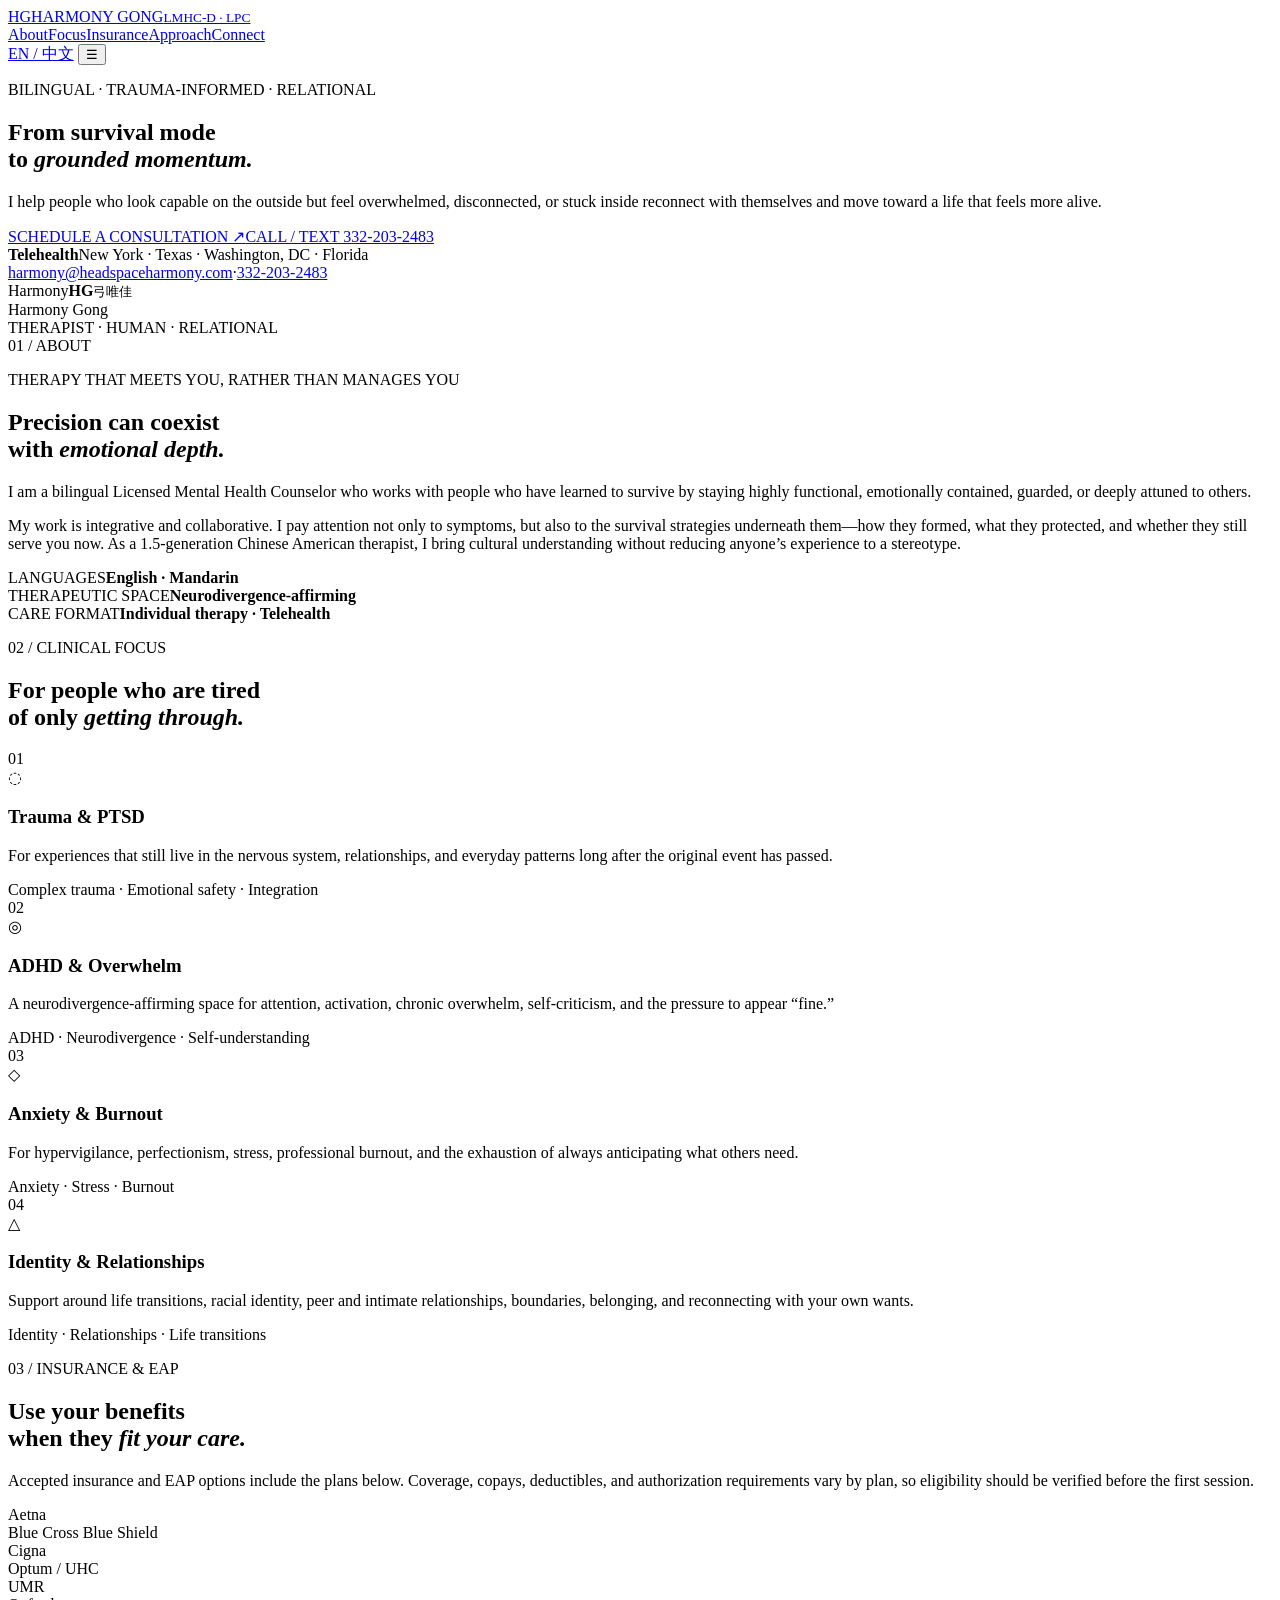
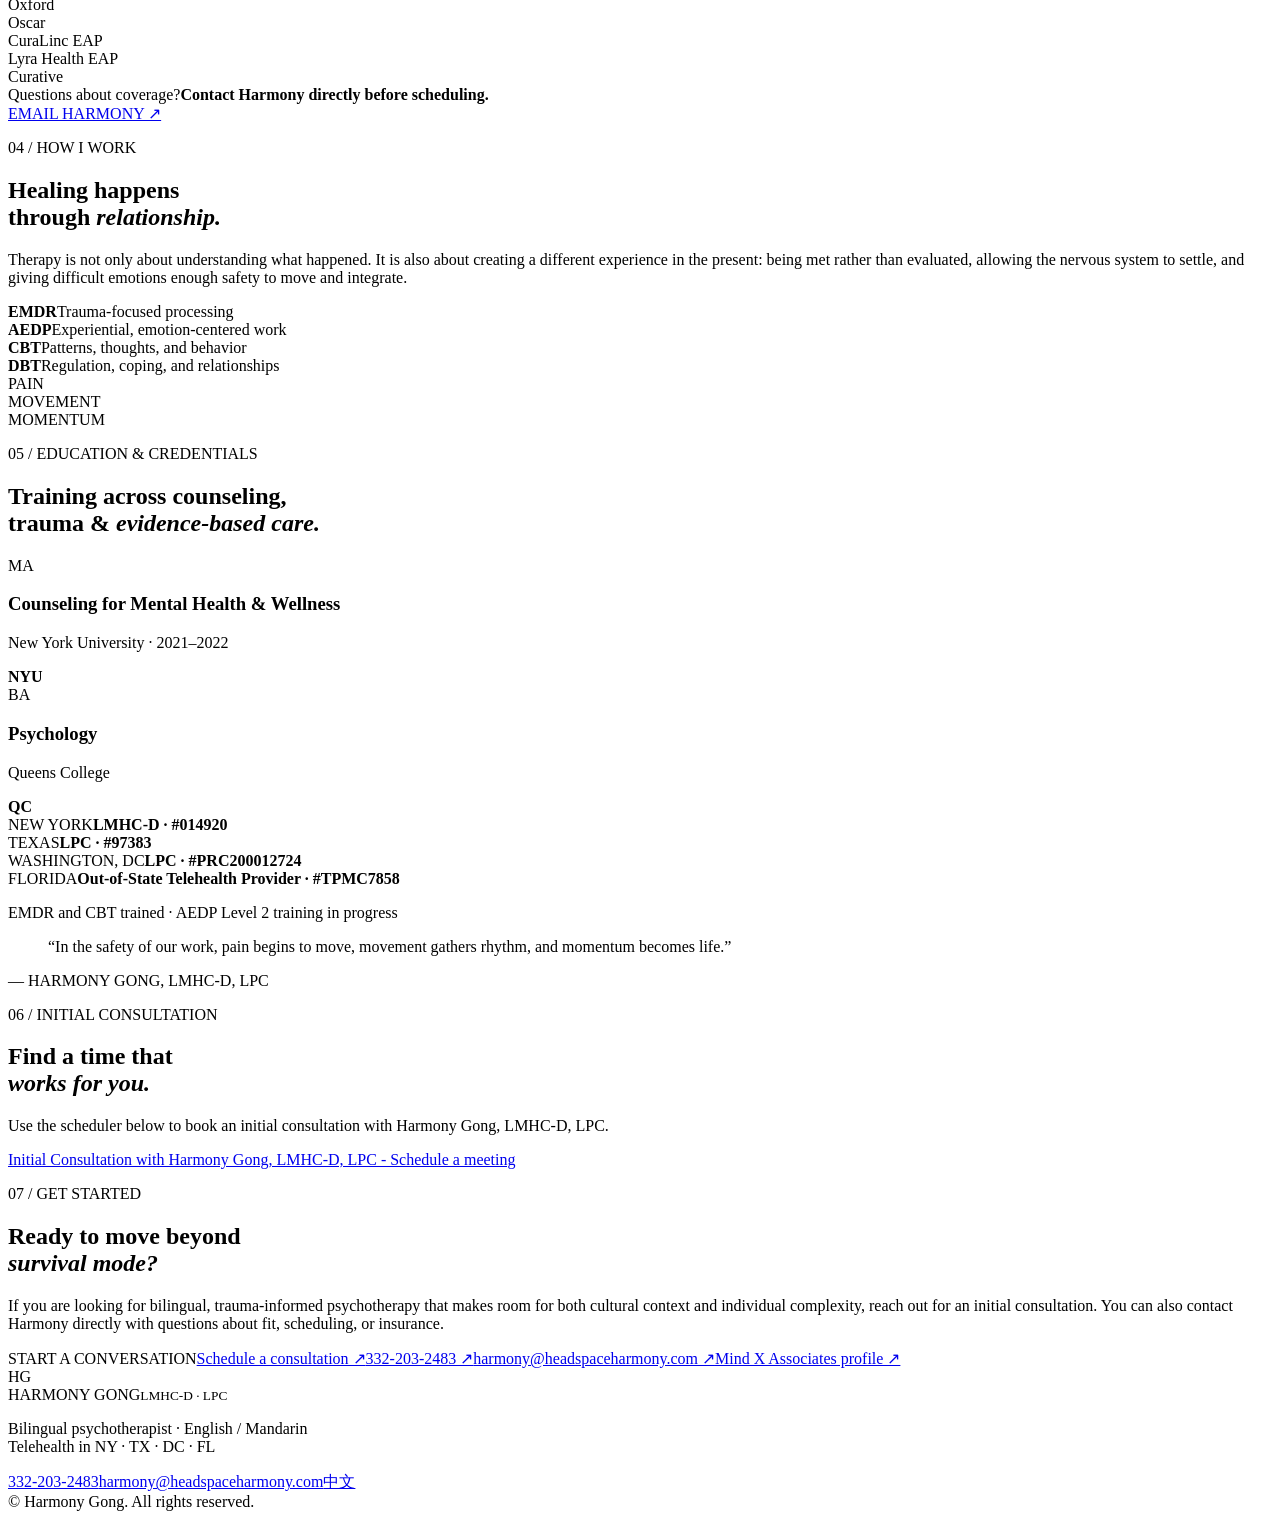
==== index.html @ 3c328320 "Embed English consultation scheduler" ====
<!doctype html>
<html lang="en">
<head>
  <meta charset="utf-8">
  <meta name="viewport" content="width=device-width,initial-scale=1">
  <title>Harmony Gong, LMHC-D, LPC | Bilingual Psychotherapist</title>
  <meta name="description" content="Harmony Gong, LMHC-D, LPC is a bilingual English/Mandarin psychotherapist offering trauma-informed, relational telehealth therapy for anxiety, trauma, ADHD, burnout, relationships, and life transitions in New York, Texas, Washington DC, and Florida. Insurance and EAP options available.">
  <meta name="theme-color" content="#07111f">
  <meta property="og:type" content="profile">
  <meta property="og:title" content="Harmony Gong, LMHC-D, LPC">
  <meta property="og:description" content="Trauma-informed, relational psychotherapy for anxiety, ADHD, burnout, life transitions, identity, relationships, and trauma.">
  <link rel="alternate" hreflang="en" href="index.html">
  <link rel="alternate" hreflang="zh-CN" href="zh.html">
  <link rel="stylesheet" href="style.css">
  <script type="application/ld+json">{"@context":"https://schema.org","@type":"Person","name":"Harmony Gong","alternateName":"弓唯佳","jobTitle":"Licensed Mental Health Counselor","url":"https://www.mindx.us/harmony-gong","sameAs":["https://www.linkedin.com/in/harmonygong"],"knowsLanguage":["English","Mandarin Chinese"],"alumniOf":[{"@type":"CollegeOrUniversity","name":"New York University"},{"@type":"CollegeOrUniversity","name":"Queens College"}]}</script>
</head>
<body>
<div class="progress" aria-hidden="true"></div>
<div class="ambient" aria-hidden="true"></div>
<header class="nav" aria-label="Primary navigation">
  <a class="brand" href="#top"><span class="monogram">HG</span><span>HARMONY GONG<small>LMHC-D · LPC</small></span></a>
  <nav><a href="#about">About</a><a href="#expertise">Focus</a><a href="#insurance">Insurance</a><a href="#approach">Approach</a><a href="#contact">Connect</a></nav>
  <a class="lang" href="zh.html">EN / 中文</a>
  <button class="menu" aria-label="Open menu" aria-expanded="false">☰</button>
</header>
<div class="drawer" aria-hidden="true"></div>
<main id="top">
  <section class="hero">
    <div class="hero-copy reveal">
      <p class="kicker"><span></span>BILINGUAL · TRAUMA-INFORMED · RELATIONAL</p>
      <h1>From survival mode<br>to <em>grounded momentum.</em></h1>
      <p class="lede">I help people who look capable on the outside but feel overwhelmed, disconnected, or stuck inside reconnect with themselves and move toward a life that feels more alive.</p>
      <div class="actions"><a class="btn primary" href="https://schedule.mindx.us/i/rOYPl10V">SCHEDULE A CONSULTATION ↗</a><a class="btn ghost" href="tel:+13322032483">CALL / TEXT 332-203-2483</a></div>
      <div class="availability"><b>Telehealth</b><span>New York · Texas · Washington, DC · Florida</span></div><div class="hero-contact"><a href="mailto:harmony@headspaceharmony.com">harmony@headspaceharmony.com</a><span>·</span><a href="tel:+13322032483">332-203-2483</a></div>
    </div>
    <div class="portrait-stage reveal" aria-label="Harmony Gong profile mark">
      <div class="orbit o1"></div><div class="orbit o2"></div><div class="orbit o3"></div>
      <div class="portrait-card"><span class="portrait-name">Harmony</span><strong>HG</strong><small>弓唯佳</small></div>
      <div class="signature">Harmony Gong</div>
      <div class="portrait-caption">THERAPIST · HUMAN · RELATIONAL</div>
    </div>
  </section>

  <section id="about" class="section intro">
    <div class="section-tag reveal">01 / ABOUT</div>
    <div class="intro-copy reveal">
      <p class="eyebrow">THERAPY THAT MEETS YOU, RATHER THAN MANAGES YOU</p>
      <h2>Precision can coexist<br>with <em>emotional depth.</em></h2>
      <p class="big">I am a bilingual Licensed Mental Health Counselor who works with people who have learned to survive by staying highly functional, emotionally contained, guarded, or deeply attuned to others.</p>
      <p>My work is integrative and collaborative. I pay attention not only to symptoms, but also to the survival strategies underneath them—how they formed, what they protected, and whether they still serve you now. As a 1.5-generation Chinese American therapist, I bring cultural understanding without reducing anyone’s experience to a stereotype.</p>
    </div>
    <div class="about-side reveal">
      <div class="glass"><span>LANGUAGES</span><b>English · Mandarin</b></div>
      <div class="glass"><span>THERAPEUTIC SPACE</span><b>Neurodivergence-affirming</b></div>
      <div class="glass"><span>CARE FORMAT</span><b>Individual therapy · Telehealth</b></div>
    </div>
  </section>

  <section id="expertise" class="section expertise">
    <div class="section-head reveal"><p>02 / CLINICAL FOCUS</p><h2>For people who are tired<br>of only <em>getting through.</em></h2></div>
    <div class="cards">
      <article class="card reveal"><span>01</span><div class="icon">◌</div><h3>Trauma & PTSD</h3><p>For experiences that still live in the nervous system, relationships, and everyday patterns long after the original event has passed.</p><div class="tags">Complex trauma · Emotional safety · Integration</div></article>
      <article class="card reveal"><span>02</span><div class="icon">◎</div><h3>ADHD & Overwhelm</h3><p>A neurodivergence-affirming space for attention, activation, chronic overwhelm, self-criticism, and the pressure to appear “fine.”</p><div class="tags">ADHD · Neurodivergence · Self-understanding</div></article>
      <article class="card reveal"><span>03</span><div class="icon">◇</div><h3>Anxiety & Burnout</h3><p>For hypervigilance, perfectionism, stress, professional burnout, and the exhaustion of always anticipating what others need.</p><div class="tags">Anxiety · Stress · Burnout</div></article>
      <article class="card reveal"><span>04</span><div class="icon">△</div><h3>Identity & Relationships</h3><p>Support around life transitions, racial identity, peer and intimate relationships, boundaries, belonging, and reconnecting with your own wants.</p><div class="tags">Identity · Relationships · Life transitions</div></article>
    </div>
  </section>

  <section id="insurance" class="section insurance">
    <div class="section-head reveal"><p>03 / INSURANCE & EAP</p><h2>Use your benefits<br>when they <em>fit your care.</em></h2><p class="section-lede">Accepted insurance and EAP options include the plans below. Coverage, copays, deductibles, and authorization requirements vary by plan, so eligibility should be verified before the first session.</p></div>
    <div class="insurance-grid reveal">
      <div class="insurance-chip">Aetna</div><div class="insurance-chip">Blue Cross Blue Shield</div><div class="insurance-chip">Cigna</div><div class="insurance-chip">Optum / UHC</div><div class="insurance-chip">UMR</div><div class="insurance-chip">Oxford</div><div class="insurance-chip">Oscar</div><div class="insurance-chip">CuraLinc EAP</div><div class="insurance-chip">Lyra Health EAP</div><div class="insurance-chip">Curative</div>
    </div>
    <div class="insurance-cta reveal"><div><span>Questions about coverage?</span><b>Contact Harmony directly before scheduling.</b></div><a class="btn primary" href="mailto:harmony@headspaceharmony.com">EMAIL HARMONY ↗</a></div>
  </section>

  <section id="approach" class="section approach">
    <div class="approach-copy reveal"><p>04 / HOW I WORK</p><h2>Healing happens<br>through <em>relationship.</em></h2><p>Therapy is not only about understanding what happened. It is also about creating a different experience in the present: being met rather than evaluated, allowing the nervous system to settle, and giving difficult emotions enough safety to move and integrate.</p></div>
    <div class="approach-grid reveal"><div><b>EMDR</b><span>Trauma-focused processing</span></div><div><b>AEDP</b><span>Experiential, emotion-centered work</span></div><div><b>CBT</b><span>Patterns, thoughts, and behavior</span></div><div><b>DBT</b><span>Regulation, coping, and relationships</span></div></div>
  </section>

  <section class="interlude" aria-label="Signature statement"><div>PAIN</div><div class="outline">MOVEMENT</div><div>MOMENTUM</div></section>

  <section id="credentials" class="section credentials">
    <div class="section-head reveal"><p>05 / EDUCATION & CREDENTIALS</p><h2>Training across counseling,<br>trauma & <em>evidence-based care.</em></h2></div>
    <div class="degree-stack">
      <article class="degree reveal"><span>MA</span><div><h3>Counseling for Mental Health & Wellness</h3><p>New York University · 2021–2022</p></div><b>NYU</b></article>
      <article class="degree reveal"><span>BA</span><div><h3>Psychology</h3><p>Queens College</p></div><b>QC</b></article>
    </div>
    <div class="licenses reveal">
      <div><span>NEW YORK</span><b>LMHC-D · #014920</b></div>
      <div><span>TEXAS</span><b>LPC · #97383</b></div>
      <div><span>WASHINGTON, DC</span><b>LPC · #PRC200012724</b></div>
      <div><span>FLORIDA</span><b>Out-of-State Telehealth Provider · #TPMC7858</b></div>
    </div>
    <p class="training-note reveal">EMDR and CBT trained · AEDP Level 2 training in progress</p>
  </section>

  <section class="manifesto"><div class="orb"></div><blockquote class="reveal">“In the safety of our work, pain begins to move, movement gathers rhythm, and momentum becomes life.”</blockquote><span>— HARMONY GONG, LMHC-D, LPC</span></section>

  <section id="schedule" class="section schedule-section"><div class="section-head reveal"><p>06 / INITIAL CONSULTATION</p><h2>Find a time that<br><em>works for you.</em></h2><p class="section-lede">Use the scheduler below to book an initial consultation with Harmony Gong, LMHC-D, LPC.</p></div><div class="schedule-shell reveal"><script type="text/javascript" async src="https://static.zcal.co/embed/v1/embed.js"></script><div class="zcal-inline-widget"><a href="https://schedule.mindx.us/i/rOYPl10V">Initial Consultation with Harmony Gong, LMHC-D, LPC - Schedule a meeting</a></div></div></section>

  <section id="contact" class="section contact">
    <div class="contact-copy reveal"><p>07 / GET STARTED</p><h2>Ready to move beyond<br><em>survival mode?</em></h2><p>If you are looking for bilingual, trauma-informed psychotherapy that makes room for both cultural context and individual complexity, reach out for an initial consultation. You can also contact Harmony directly with questions about fit, scheduling, or insurance.</p></div>
    <div class="contact-panel reveal"><span>START A CONVERSATION</span><a class="contact-main" href="https://schedule.mindx.us/i/rOYPl10V">Schedule a consultation ↗</a><a class="phone-link" href="tel:+13322032483">332-203-2483 ↗</a><a href="mailto:harmony@headspaceharmony.com">harmony@headspaceharmony.com ↗</a><a href="https://www.mindx.us/harmony-gong">Mind X Associates profile ↗</a></div>
  </section>
</main>
<footer><div class="footer-brand"><span class="monogram">HG</span><div>HARMONY GONG<small>LMHC-D · LPC</small></div></div><p>Bilingual psychotherapist · English / Mandarin<br>Telehealth in NY · TX · DC · FL</p><div><a href="tel:+13322032483">332-203-2483</a><a href="mailto:harmony@headspaceharmony.com">harmony@headspaceharmony.com</a><a href="zh.html">中文</a></div><span>© Harmony Gong. All rights reserved.</span></footer>
<script src="main.js"></script>
</body></html>
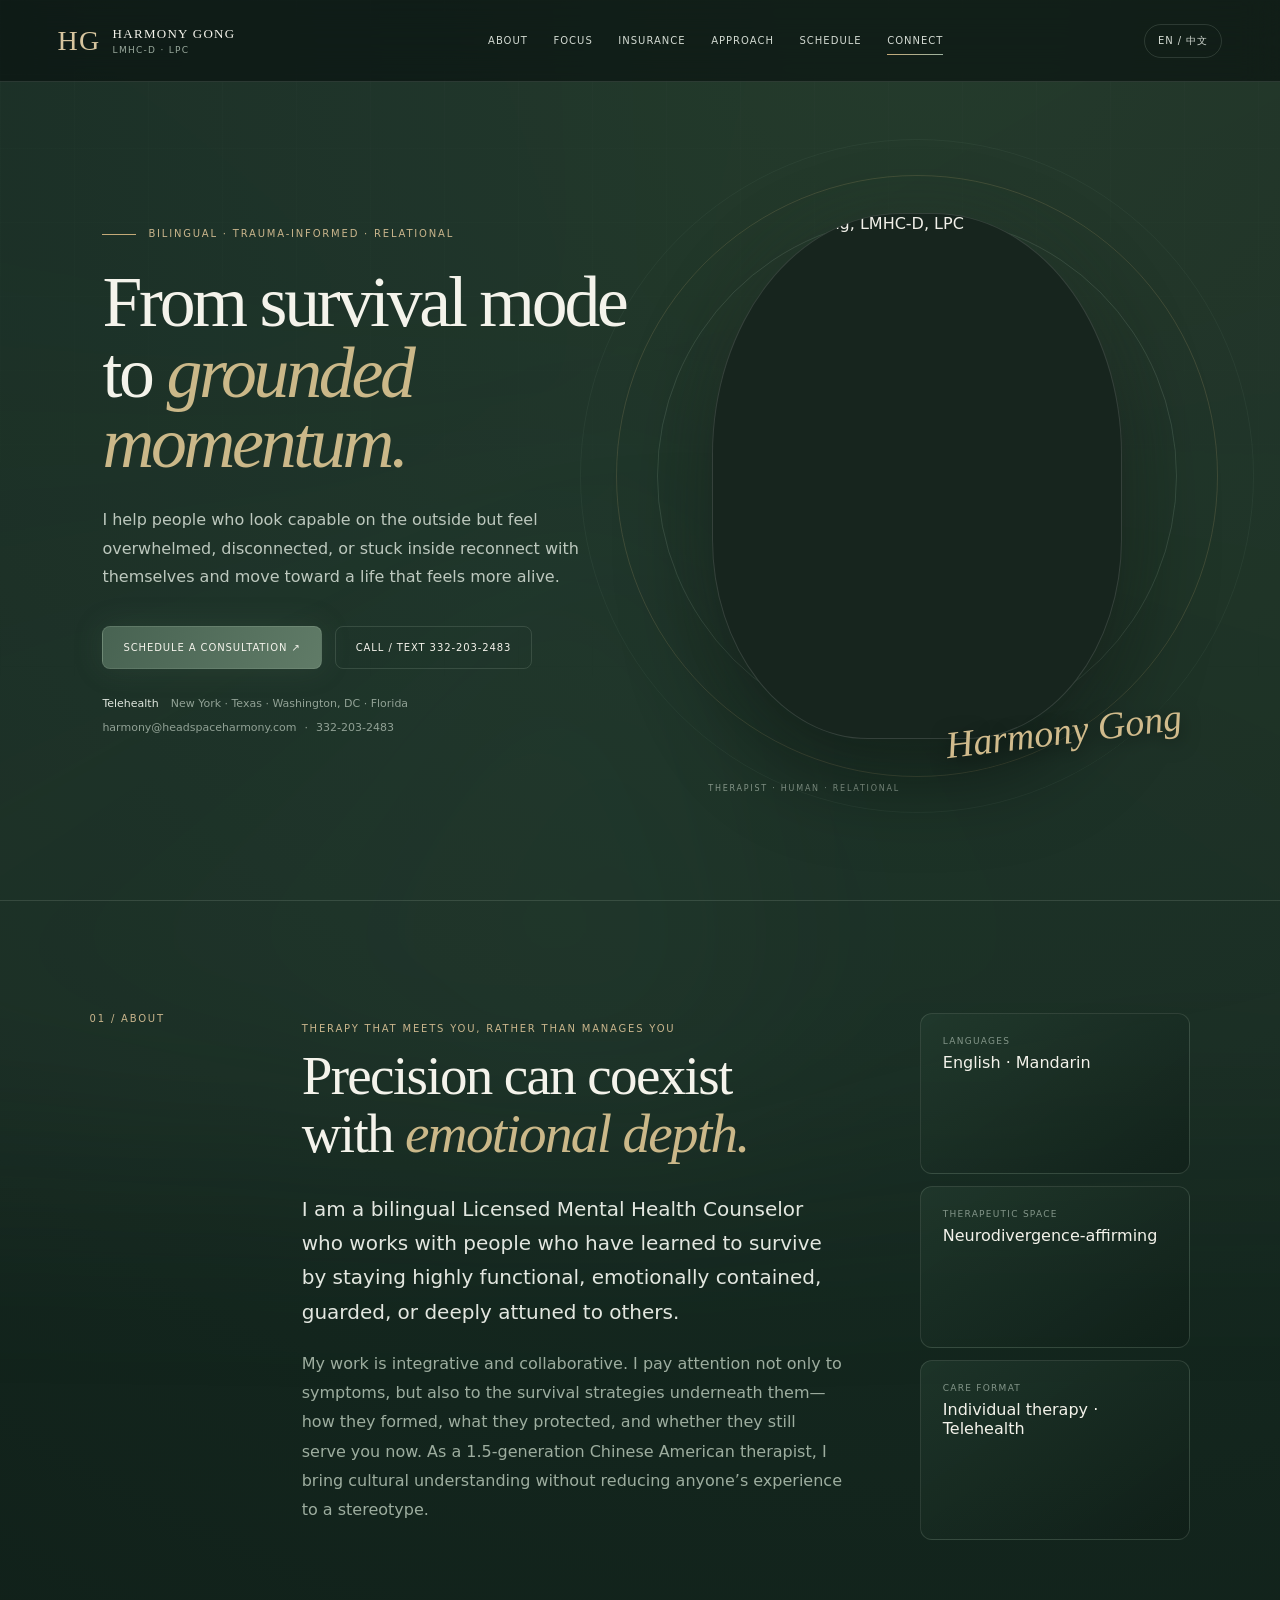
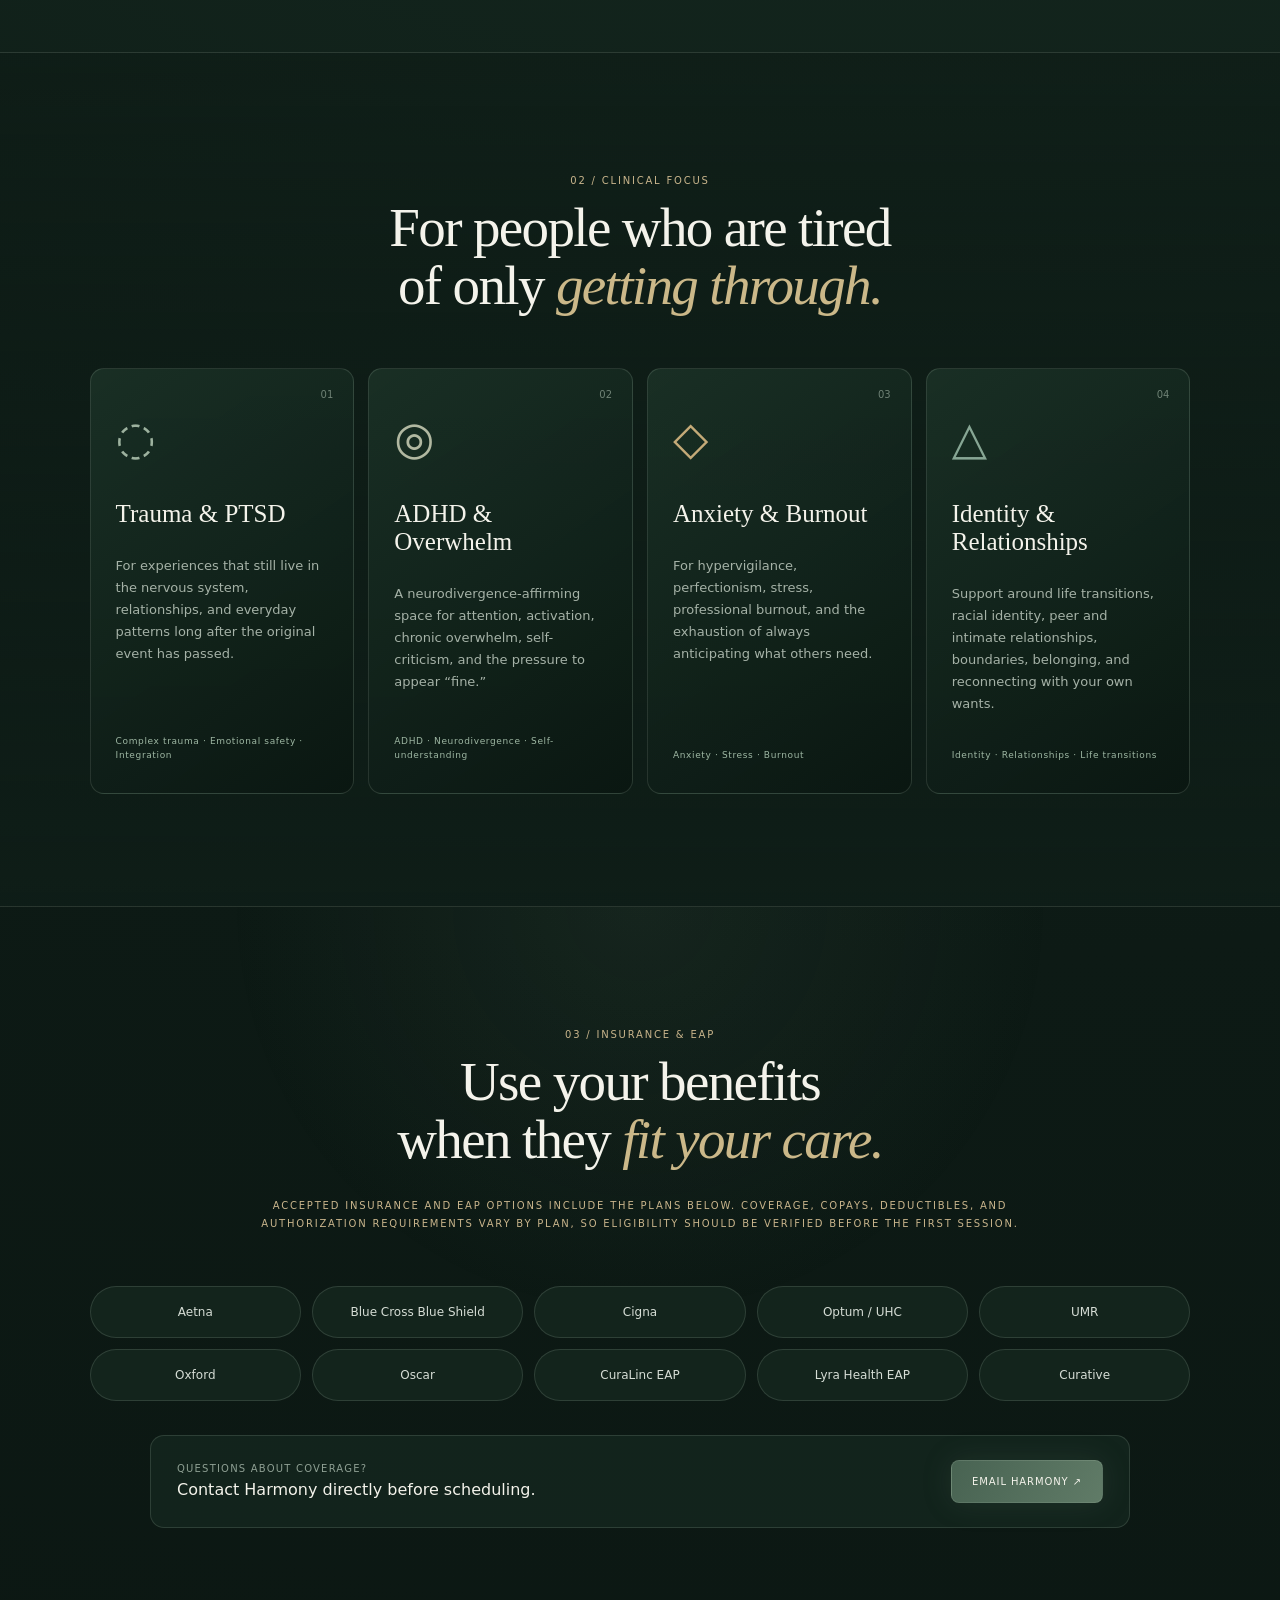
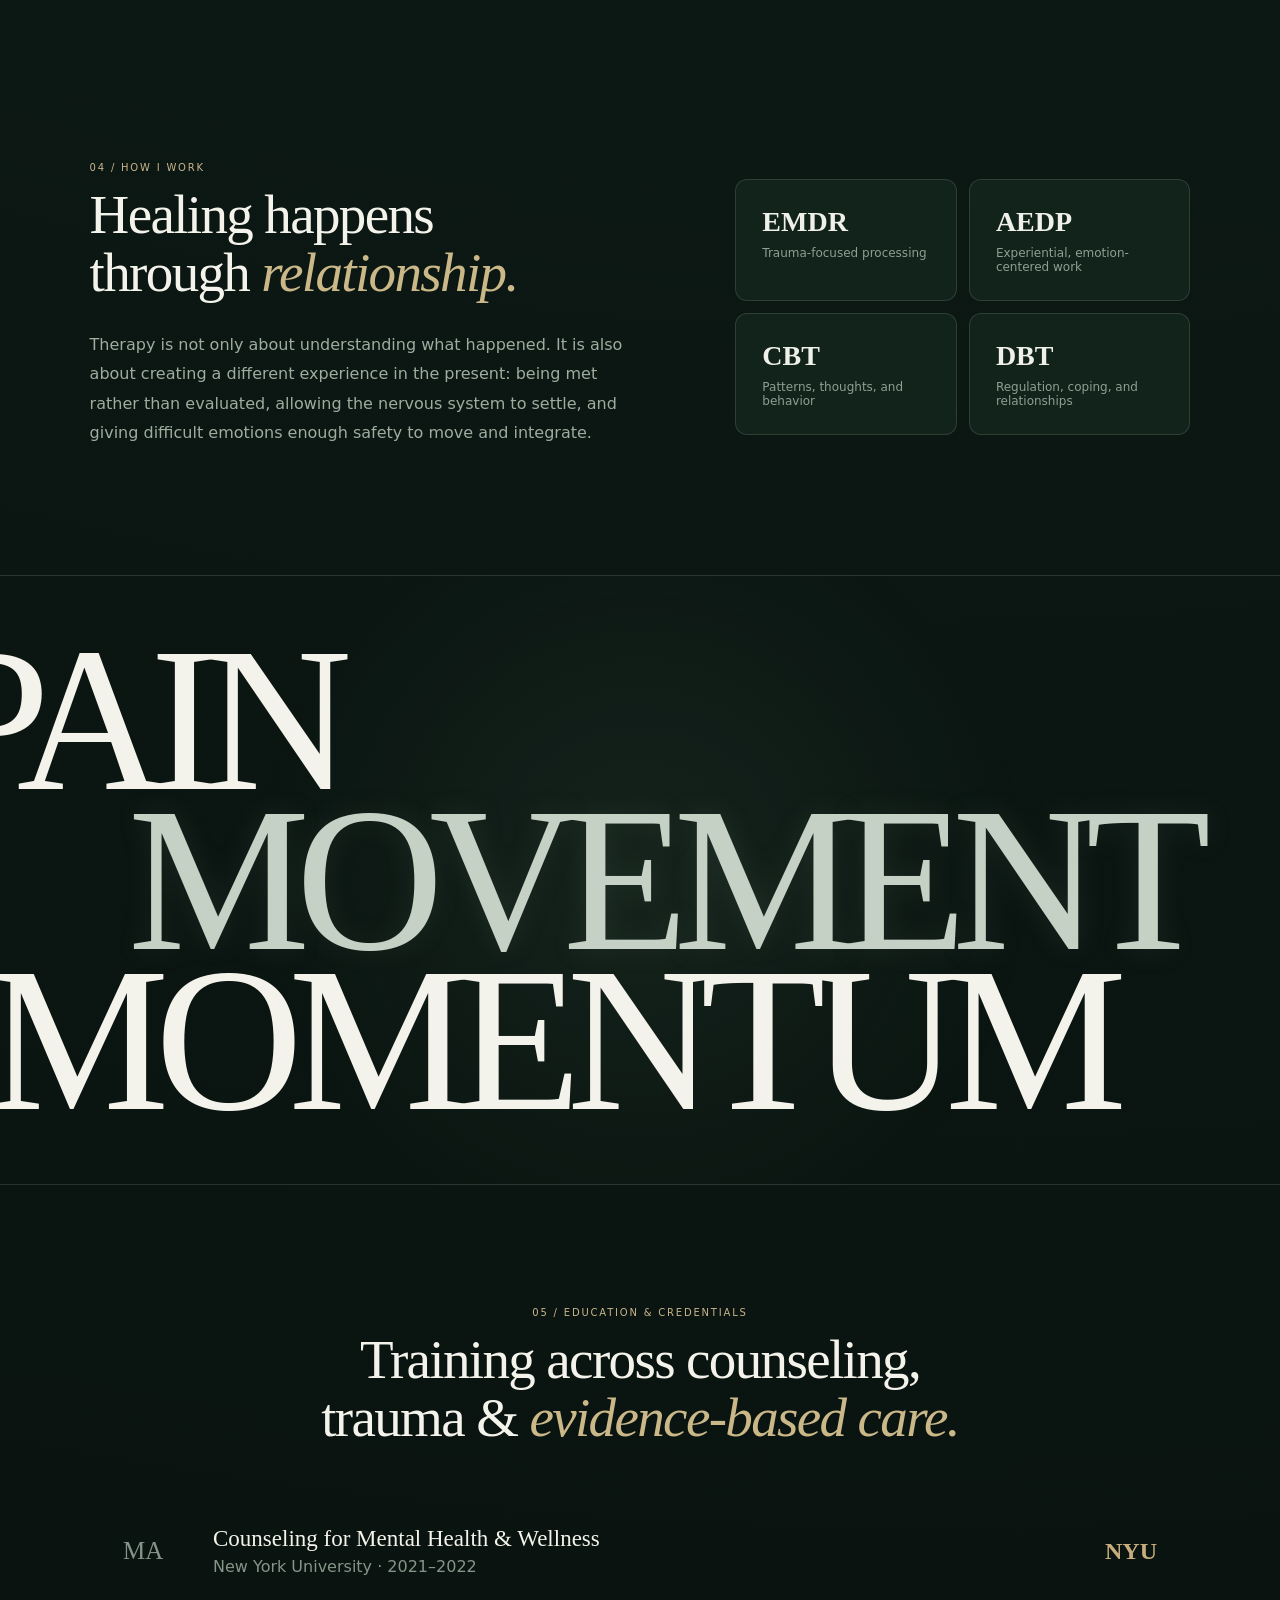
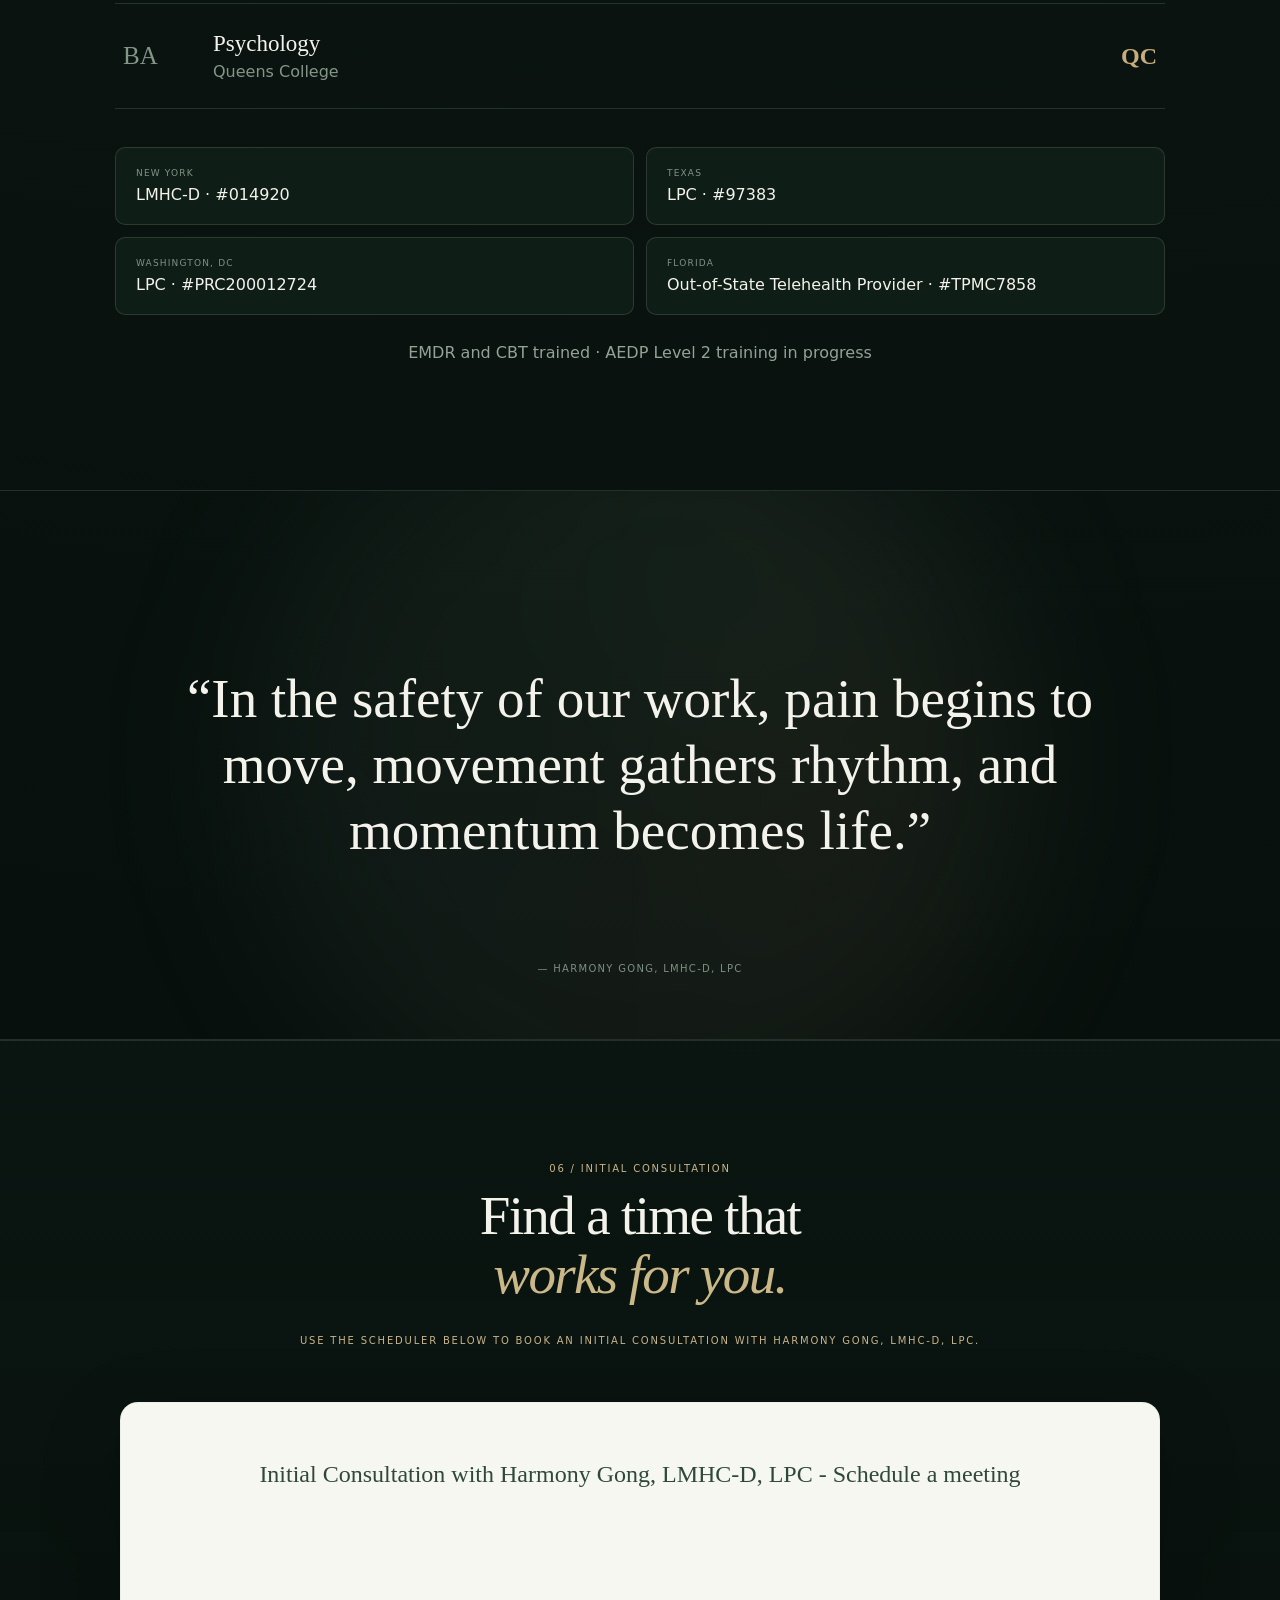
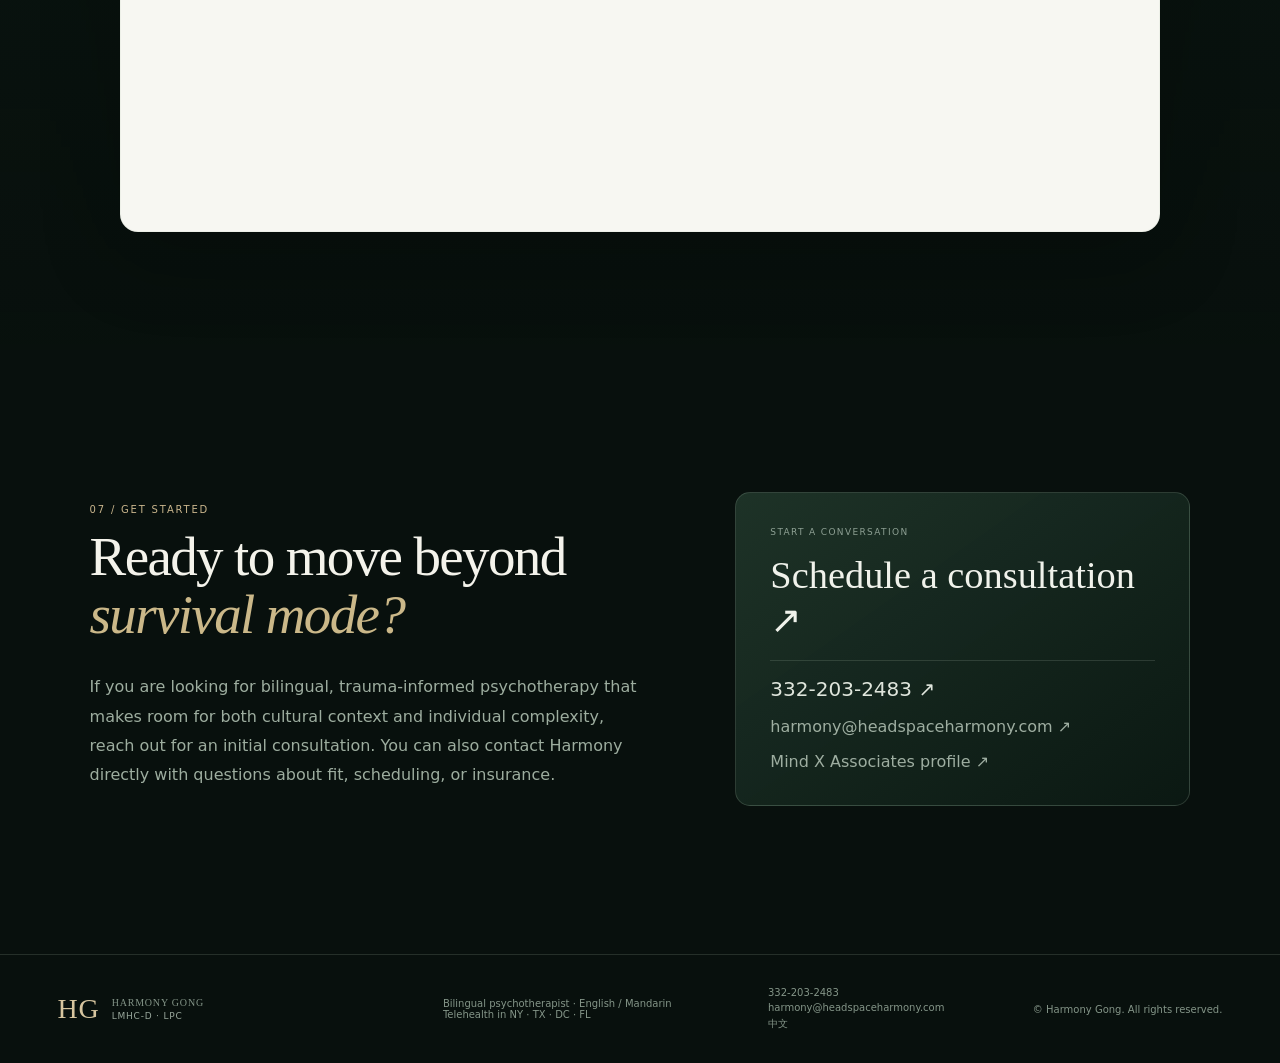
==== commit 07b8937f: "Use HD portrait and refined green design on English page" ====
--- a/index.html
+++ b/index.html
@@ -5,105 +5,79 @@
   <meta name="viewport" content="width=device-width,initial-scale=1">
   <title>Harmony Gong, LMHC-D, LPC | Bilingual Psychotherapist</title>
   <meta name="description" content="Harmony Gong, LMHC-D, LPC is a bilingual English/Mandarin psychotherapist offering trauma-informed, relational telehealth therapy for anxiety, trauma, ADHD, burnout, relationships, and life transitions in New York, Texas, Washington DC, and Florida. Insurance and EAP options available.">
-  <meta name="theme-color" content="#07111f">
+  <meta name="theme-color" content="#0b1511">
   <meta property="og:type" content="profile">
   <meta property="og:title" content="Harmony Gong, LMHC-D, LPC">
   <meta property="og:description" content="Trauma-informed, relational psychotherapy for anxiety, ADHD, burnout, life transitions, identity, relationships, and trauma.">
+  <meta property="og:image" content="assets/harmony-gong-profile-hd.jpg">
   <link rel="alternate" hreflang="en" href="index.html">
   <link rel="alternate" hreflang="zh-CN" href="zh.html">
   <link rel="stylesheet" href="style.css">
   <script type="application/ld+json">{"@context":"https://schema.org","@type":"Person","name":"Harmony Gong","alternateName":"弓唯佳","jobTitle":"Licensed Mental Health Counselor","url":"https://www.mindx.us/harmony-gong","sameAs":["https://www.linkedin.com/in/harmonygong"],"knowsLanguage":["English","Mandarin Chinese"],"alumniOf":[{"@type":"CollegeOrUniversity","name":"New York University"},{"@type":"CollegeOrUniversity","name":"Queens College"}]}</script>
 </head>
 <body>
-<div class="progress" aria-hidden="true"></div>
-<div class="ambient" aria-hidden="true"></div>
+<div class="progress" aria-hidden="true"></div><div class="ambient" aria-hidden="true"></div>
 <header class="nav" aria-label="Primary navigation">
   <a class="brand" href="#top"><span class="monogram">HG</span><span>HARMONY GONG<small>LMHC-D · LPC</small></span></a>
-  <nav><a href="#about">About</a><a href="#expertise">Focus</a><a href="#insurance">Insurance</a><a href="#approach">Approach</a><a href="#contact">Connect</a></nav>
-  <a class="lang" href="zh.html">EN / 中文</a>
-  <button class="menu" aria-label="Open menu" aria-expanded="false">☰</button>
+  <nav><a href="#about">About</a><a href="#expertise">Focus</a><a href="#insurance">Insurance</a><a href="#approach">Approach</a><a href="#schedule">Schedule</a><a href="#contact">Connect</a></nav>
+  <a class="lang" href="zh.html">EN / 中文</a><button class="menu" type="button" aria-label="Open menu" aria-expanded="false">☰</button>
 </header>
 <div class="drawer" aria-hidden="true"></div>
 <main id="top">
-  <section class="hero">
-    <div class="hero-copy reveal">
-      <p class="kicker"><span></span>BILINGUAL · TRAUMA-INFORMED · RELATIONAL</p>
-      <h1>From survival mode<br>to <em>grounded momentum.</em></h1>
-      <p class="lede">I help people who look capable on the outside but feel overwhelmed, disconnected, or stuck inside reconnect with themselves and move toward a life that feels more alive.</p>
-      <div class="actions"><a class="btn primary" href="https://schedule.mindx.us/i/rOYPl10V">SCHEDULE A CONSULTATION ↗</a><a class="btn ghost" href="tel:+13322032483">CALL / TEXT 332-203-2483</a></div>
-      <div class="availability"><b>Telehealth</b><span>New York · Texas · Washington, DC · Florida</span></div><div class="hero-contact"><a href="mailto:harmony@headspaceharmony.com">harmony@headspaceharmony.com</a><span>·</span><a href="tel:+13322032483">332-203-2483</a></div>
-    </div>
-    <div class="portrait-stage reveal" aria-label="Harmony Gong profile mark">
-      <div class="orbit o1"></div><div class="orbit o2"></div><div class="orbit o3"></div>
-      <div class="portrait-card"><span class="portrait-name">Harmony</span><strong>HG</strong><small>弓唯佳</small></div>
-      <div class="signature">Harmony Gong</div>
-      <div class="portrait-caption">THERAPIST · HUMAN · RELATIONAL</div>
-    </div>
-  </section>
-
-  <section id="about" class="section intro">
-    <div class="section-tag reveal">01 / ABOUT</div>
-    <div class="intro-copy reveal">
-      <p class="eyebrow">THERAPY THAT MEETS YOU, RATHER THAN MANAGES YOU</p>
-      <h2>Precision can coexist<br>with <em>emotional depth.</em></h2>
-      <p class="big">I am a bilingual Licensed Mental Health Counselor who works with people who have learned to survive by staying highly functional, emotionally contained, guarded, or deeply attuned to others.</p>
-      <p>My work is integrative and collaborative. I pay attention not only to symptoms, but also to the survival strategies underneath them—how they formed, what they protected, and whether they still serve you now. As a 1.5-generation Chinese American therapist, I bring cultural understanding without reducing anyone’s experience to a stereotype.</p>
-    </div>
-    <div class="about-side reveal">
-      <div class="glass"><span>LANGUAGES</span><b>English · Mandarin</b></div>
-      <div class="glass"><span>THERAPEUTIC SPACE</span><b>Neurodivergence-affirming</b></div>
-      <div class="glass"><span>CARE FORMAT</span><b>Individual therapy · Telehealth</b></div>
-    </div>
-  </section>
-
-  <section id="expertise" class="section expertise">
-    <div class="section-head reveal"><p>02 / CLINICAL FOCUS</p><h2>For people who are tired<br>of only <em>getting through.</em></h2></div>
-    <div class="cards">
-      <article class="card reveal"><span>01</span><div class="icon">◌</div><h3>Trauma & PTSD</h3><p>For experiences that still live in the nervous system, relationships, and everyday patterns long after the original event has passed.</p><div class="tags">Complex trauma · Emotional safety · Integration</div></article>
-      <article class="card reveal"><span>02</span><div class="icon">◎</div><h3>ADHD & Overwhelm</h3><p>A neurodivergence-affirming space for attention, activation, chronic overwhelm, self-criticism, and the pressure to appear “fine.”</p><div class="tags">ADHD · Neurodivergence · Self-understanding</div></article>
-      <article class="card reveal"><span>03</span><div class="icon">◇</div><h3>Anxiety & Burnout</h3><p>For hypervigilance, perfectionism, stress, professional burnout, and the exhaustion of always anticipating what others need.</p><div class="tags">Anxiety · Stress · Burnout</div></article>
-      <article class="card reveal"><span>04</span><div class="icon">△</div><h3>Identity & Relationships</h3><p>Support around life transitions, racial identity, peer and intimate relationships, boundaries, belonging, and reconnecting with your own wants.</p><div class="tags">Identity · Relationships · Life transitions</div></article>
-    </div>
-  </section>
-
-  <section id="insurance" class="section insurance">
-    <div class="section-head reveal"><p>03 / INSURANCE & EAP</p><h2>Use your benefits<br>when they <em>fit your care.</em></h2><p class="section-lede">Accepted insurance and EAP options include the plans below. Coverage, copays, deductibles, and authorization requirements vary by plan, so eligibility should be verified before the first session.</p></div>
-    <div class="insurance-grid reveal">
-      <div class="insurance-chip">Aetna</div><div class="insurance-chip">Blue Cross Blue Shield</div><div class="insurance-chip">Cigna</div><div class="insurance-chip">Optum / UHC</div><div class="insurance-chip">UMR</div><div class="insurance-chip">Oxford</div><div class="insurance-chip">Oscar</div><div class="insurance-chip">CuraLinc EAP</div><div class="insurance-chip">Lyra Health EAP</div><div class="insurance-chip">Curative</div>
-    </div>
-    <div class="insurance-cta reveal"><div><span>Questions about coverage?</span><b>Contact Harmony directly before scheduling.</b></div><a class="btn primary" href="mailto:harmony@headspaceharmony.com">EMAIL HARMONY ↗</a></div>
-  </section>
-
-  <section id="approach" class="section approach">
-    <div class="approach-copy reveal"><p>04 / HOW I WORK</p><h2>Healing happens<br>through <em>relationship.</em></h2><p>Therapy is not only about understanding what happened. It is also about creating a different experience in the present: being met rather than evaluated, allowing the nervous system to settle, and giving difficult emotions enough safety to move and integrate.</p></div>
-    <div class="approach-grid reveal"><div><b>EMDR</b><span>Trauma-focused processing</span></div><div><b>AEDP</b><span>Experiential, emotion-centered work</span></div><div><b>CBT</b><span>Patterns, thoughts, and behavior</span></div><div><b>DBT</b><span>Regulation, coping, and relationships</span></div></div>
-  </section>
-
-  <section class="interlude" aria-label="Signature statement"><div>PAIN</div><div class="outline">MOVEMENT</div><div>MOMENTUM</div></section>
-
-  <section id="credentials" class="section credentials">
-    <div class="section-head reveal"><p>05 / EDUCATION & CREDENTIALS</p><h2>Training across counseling,<br>trauma & <em>evidence-based care.</em></h2></div>
-    <div class="degree-stack">
-      <article class="degree reveal"><span>MA</span><div><h3>Counseling for Mental Health & Wellness</h3><p>New York University · 2021–2022</p></div><b>NYU</b></article>
-      <article class="degree reveal"><span>BA</span><div><h3>Psychology</h3><p>Queens College</p></div><b>QC</b></article>
-    </div>
-    <div class="licenses reveal">
-      <div><span>NEW YORK</span><b>LMHC-D · #014920</b></div>
-      <div><span>TEXAS</span><b>LPC · #97383</b></div>
-      <div><span>WASHINGTON, DC</span><b>LPC · #PRC200012724</b></div>
-      <div><span>FLORIDA</span><b>Out-of-State Telehealth Provider · #TPMC7858</b></div>
-    </div>
-    <p class="training-note reveal">EMDR and CBT trained · AEDP Level 2 training in progress</p>
-  </section>
-
-  <section class="manifesto"><div class="orb"></div><blockquote class="reveal">“In the safety of our work, pain begins to move, movement gathers rhythm, and momentum becomes life.”</blockquote><span>— HARMONY GONG, LMHC-D, LPC</span></section>
-
-  <section id="schedule" class="section schedule-section"><div class="section-head reveal"><p>06 / INITIAL CONSULTATION</p><h2>Find a time that<br><em>works for you.</em></h2><p class="section-lede">Use the scheduler below to book an initial consultation with Harmony Gong, LMHC-D, LPC.</p></div><div class="schedule-shell reveal"><script type="text/javascript" async src="https://static.zcal.co/embed/v1/embed.js"></script><div class="zcal-inline-widget"><a href="https://schedule.mindx.us/i/rOYPl10V">Initial Consultation with Harmony Gong, LMHC-D, LPC - Schedule a meeting</a></div></div></section>
-
-  <section id="contact" class="section contact">
-    <div class="contact-copy reveal"><p>07 / GET STARTED</p><h2>Ready to move beyond<br><em>survival mode?</em></h2><p>If you are looking for bilingual, trauma-informed psychotherapy that makes room for both cultural context and individual complexity, reach out for an initial consultation. You can also contact Harmony directly with questions about fit, scheduling, or insurance.</p></div>
-    <div class="contact-panel reveal"><span>START A CONVERSATION</span><a class="contact-main" href="https://schedule.mindx.us/i/rOYPl10V">Schedule a consultation ↗</a><a class="phone-link" href="tel:+13322032483">332-203-2483 ↗</a><a href="mailto:harmony@headspaceharmony.com">harmony@headspaceharmony.com ↗</a><a href="https://www.mindx.us/harmony-gong">Mind X Associates profile ↗</a></div>
-  </section>
+<section class="hero">
+  <div class="hero-copy reveal">
+    <p class="kicker"><span></span>BILINGUAL · TRAUMA-INFORMED · RELATIONAL</p>
+    <h1>From survival mode<br>to <em>grounded momentum.</em></h1>
+    <p class="lede">I help people who look capable on the outside but feel overwhelmed, disconnected, or stuck inside reconnect with themselves and move toward a life that feels more alive.</p>
+    <div class="actions"><a class="btn primary" href="https://schedule.mindx.us/i/rOYPl10V">SCHEDULE A CONSULTATION ↗</a><a class="btn ghost" href="tel:+13322032483">CALL / TEXT 332-203-2483</a></div>
+    <div class="availability"><b>Telehealth</b><span>New York · Texas · Washington, DC · Florida</span></div>
+    <div class="hero-contact"><a href="mailto:harmony@headspaceharmony.com">harmony@headspaceharmony.com</a><span>·</span><a href="tel:+13322032483">332-203-2483</a></div>
+  </div>
+  <div class="portrait-stage reveal">
+    <div class="orbit o1" aria-hidden="true"></div><div class="orbit o2" aria-hidden="true"></div><div class="orbit o3" aria-hidden="true"></div>
+    <div class="portrait-card"><img src="assets/harmony-gong-profile-hd.jpg" width="1280" height="1707" alt="Harmony Gong, LMHC-D, LPC" decoding="async" fetchpriority="high"></div>
+    <div class="signature">Harmony Gong</div><div class="portrait-caption">THERAPIST · HUMAN · RELATIONAL</div>
+  </div>
+</section>
+<section id="about" class="section intro">
+  <div class="section-tag reveal">01 / ABOUT</div>
+  <div class="intro-copy reveal"><p class="eyebrow">THERAPY THAT MEETS YOU, RATHER THAN MANAGES YOU</p><h2>Precision can coexist<br>with <em>emotional depth.</em></h2><p class="big">I am a bilingual Licensed Mental Health Counselor who works with people who have learned to survive by staying highly functional, emotionally contained, guarded, or deeply attuned to others.</p><p>My work is integrative and collaborative. I pay attention not only to symptoms, but also to the survival strategies underneath them—how they formed, what they protected, and whether they still serve you now. As a 1.5-generation Chinese American therapist, I bring cultural understanding without reducing anyone’s experience to a stereotype.</p></div>
+  <div class="about-side reveal"><div class="glass"><span>LANGUAGES</span><b>English · Mandarin</b></div><div class="glass"><span>THERAPEUTIC SPACE</span><b>Neurodivergence-affirming</b></div><div class="glass"><span>CARE FORMAT</span><b>Individual therapy · Telehealth</b></div></div>
+</section>
+<section id="expertise" class="section expertise">
+  <div class="section-head reveal"><p>02 / CLINICAL FOCUS</p><h2>For people who are tired<br>of only <em>getting through.</em></h2></div>
+  <div class="cards">
+    <article class="card reveal"><span>01</span><div class="icon">◌</div><h3>Trauma & PTSD</h3><p>For experiences that still live in the nervous system, relationships, and everyday patterns long after the original event has passed.</p><div class="tags">Complex trauma · Emotional safety · Integration</div></article>
+    <article class="card reveal"><span>02</span><div class="icon">◎</div><h3>ADHD & Overwhelm</h3><p>A neurodivergence-affirming space for attention, activation, chronic overwhelm, self-criticism, and the pressure to appear “fine.”</p><div class="tags">ADHD · Neurodivergence · Self-understanding</div></article>
+    <article class="card reveal"><span>03</span><div class="icon">◇</div><h3>Anxiety & Burnout</h3><p>For hypervigilance, perfectionism, stress, professional burnout, and the exhaustion of always anticipating what others need.</p><div class="tags">Anxiety · Stress · Burnout</div></article>
+    <article class="card reveal"><span>04</span><div class="icon">△</div><h3>Identity & Relationships</h3><p>Support around life transitions, racial identity, peer and intimate relationships, boundaries, belonging, and reconnecting with your own wants.</p><div class="tags">Identity · Relationships · Life transitions</div></article>
+  </div>
+</section>
+<section id="insurance" class="section insurance">
+  <div class="section-head reveal"><p>03 / INSURANCE & EAP</p><h2>Use your benefits<br>when they <em>fit your care.</em></h2><p class="section-lede">Accepted insurance and EAP options include the plans below. Coverage, copays, deductibles, and authorization requirements vary by plan, so eligibility should be verified before the first session.</p></div>
+  <div class="insurance-grid reveal"><div class="insurance-chip">Aetna</div><div class="insurance-chip">Blue Cross Blue Shield</div><div class="insurance-chip">Cigna</div><div class="insurance-chip">Optum / UHC</div><div class="insurance-chip">UMR</div><div class="insurance-chip">Oxford</div><div class="insurance-chip">Oscar</div><div class="insurance-chip">CuraLinc EAP</div><div class="insurance-chip">Lyra Health EAP</div><div class="insurance-chip">Curative</div></div>
+  <div class="insurance-cta reveal"><div><span>Questions about coverage?</span><b>Contact Harmony directly before scheduling.</b></div><a class="btn primary" href="mailto:harmony@headspaceharmony.com">EMAIL HARMONY ↗</a></div>
+</section>
+<section id="approach" class="section approach">
+  <div class="approach-copy reveal"><p>04 / HOW I WORK</p><h2>Healing happens<br>through <em>relationship.</em></h2><p>Therapy is not only about understanding what happened. It is also about creating a different experience in the present: being met rather than evaluated, allowing the nervous system to settle, and giving difficult emotions enough safety to move and integrate.</p></div>
+  <div class="approach-grid reveal"><div><b>EMDR</b><span>Trauma-focused processing</span></div><div><b>AEDP</b><span>Experiential, emotion-centered work</span></div><div><b>CBT</b><span>Patterns, thoughts, and behavior</span></div><div><b>DBT</b><span>Regulation, coping, and relationships</span></div></div>
+</section>
+<section class="interlude" aria-label="Signature statement"><div>PAIN</div><div class="outline">MOVEMENT</div><div>MOMENTUM</div></section>
+<section id="credentials" class="section credentials">
+  <div class="section-head reveal"><p>05 / EDUCATION & CREDENTIALS</p><h2>Training across counseling,<br>trauma & <em>evidence-based care.</em></h2></div>
+  <div class="degree-stack"><article class="degree reveal"><span>MA</span><div><h3>Counseling for Mental Health & Wellness</h3><p>New York University · 2021–2022</p></div><b>NYU</b></article><article class="degree reveal"><span>BA</span><div><h3>Psychology</h3><p>Queens College</p></div><b>QC</b></article></div>
+  <div class="licenses reveal"><div><span>NEW YORK</span><b>LMHC-D · #014920</b></div><div><span>TEXAS</span><b>LPC · #97383</b></div><div><span>WASHINGTON, DC</span><b>LPC · #PRC200012724</b></div><div><span>FLORIDA</span><b>Out-of-State Telehealth Provider · #TPMC7858</b></div></div>
+  <p class="training-note reveal">EMDR and CBT trained · AEDP Level 2 training in progress</p>
+</section>
+<section class="manifesto"><div class="orb" aria-hidden="true"></div><blockquote class="reveal">“In the safety of our work, pain begins to move, movement gathers rhythm, and momentum becomes life.”</blockquote><span>— HARMONY GONG, LMHC-D, LPC</span></section>
+<section id="schedule" class="section schedule-section">
+  <div class="section-head reveal"><p>06 / INITIAL CONSULTATION</p><h2>Find a time that<br><em>works for you.</em></h2><p class="section-lede">Use the scheduler below to book an initial consultation with Harmony Gong, LMHC-D, LPC.</p></div>
+  <div class="schedule-shell reveal"><script type="text/javascript" async src="https://static.zcal.co/embed/v1/embed.js"></script><div class="zcal-inline-widget"><a href="https://schedule.mindx.us/i/rOYPl10V">Initial Consultation with Harmony Gong, LMHC-D, LPC - Schedule a meeting</a></div></div>
+</section>
+<section id="contact" class="section contact">
+  <div class="contact-copy reveal"><p>07 / GET STARTED</p><h2>Ready to move beyond<br><em>survival mode?</em></h2><p>If you are looking for bilingual, trauma-informed psychotherapy that makes room for both cultural context and individual complexity, reach out for an initial consultation. You can also contact Harmony directly with questions about fit, scheduling, or insurance.</p></div>
+  <div class="contact-panel reveal"><span>START A CONVERSATION</span><a class="contact-main" href="https://schedule.mindx.us/i/rOYPl10V">Schedule a consultation ↗</a><a class="phone-link" href="tel:+13322032483">332-203-2483 ↗</a><a href="mailto:harmony@headspaceharmony.com">harmony@headspaceharmony.com ↗</a><a href="https://www.mindx.us/harmony-gong">Mind X Associates profile ↗</a></div>
+</section>
 </main>
 <footer><div class="footer-brand"><span class="monogram">HG</span><div>HARMONY GONG<small>LMHC-D · LPC</small></div></div><p>Bilingual psychotherapist · English / Mandarin<br>Telehealth in NY · TX · DC · FL</p><div><a href="tel:+13322032483">332-203-2483</a><a href="mailto:harmony@headspaceharmony.com">harmony@headspaceharmony.com</a><a href="zh.html">中文</a></div><span>© Harmony Gong. All rights reserved.</span></footer>
 <script src="main.js"></script>
--- a/style.css
+++ b/style.css
@@ -0,0 +1,25 @@
+:root{
+  --bg:#0b1511;--bg2:#101e18;--panel:rgba(20,36,29,.78);--panel2:rgba(26,46,37,.64);
+  --line:rgba(184,202,184,.17);--text:#f4f3eb;--muted:#a8b5aa;--sage:#9db29f;--sage2:#77927f;
+  --moss:#587261;--cream:#e9e6d9;--gold:#c4aa78;--shadow:rgba(0,0,0,.42);
+  --serif:Georgia,'Times New Roman',serif;--sans:Inter,ui-sans-serif,system-ui,-apple-system,'Segoe UI','Noto Sans SC','PingFang SC','Microsoft YaHei',sans-serif;
+}
+*{box-sizing:border-box}html{scroll-behavior:smooth;scroll-padding-top:88px}body{margin:0;background:radial-gradient(circle at 72% 0,#1b3428 0,#0d1a15 34%,#08100d 78%);color:var(--text);font-family:var(--sans);overflow-x:hidden}a{color:inherit;text-decoration:none}button{font:inherit;color:inherit}.ambient{position:fixed;inset:-30%;z-index:-2;background:conic-gradient(from 170deg,rgba(90,124,101,.16),rgba(157,178,159,.05),rgba(196,170,120,.06),rgba(69,98,79,.12));filter:blur(110px);animation:drift 22s ease-in-out infinite alternate}.progress{position:fixed;z-index:120;left:0;top:0;height:2px;width:0;background:linear-gradient(90deg,var(--gold),var(--sage),#d8dfd4);box-shadow:0 0 16px rgba(157,178,159,.35)}
+.nav{height:82px;position:fixed;z-index:100;inset:0 0 auto;display:flex;align-items:center;padding:0 4.5vw;border-bottom:1px solid var(--line);background:rgba(8,16,13,.62);backdrop-filter:blur(18px);transition:.3s}.nav.scrolled{height:68px;background:rgba(8,16,13,.92)}.brand,.footer-brand{display:flex;align-items:center;gap:12px;letter-spacing:.08em;font-family:var(--serif)}.brand{min-width:230px}.monogram{font-size:28px;color:#d7c59f}.brand>span:last-child{font-size:13px}.brand small,.footer-brand small{display:block;font-family:var(--sans);font-size:9px;color:#9aa99d;margin-top:3px}.nav nav{display:flex;gap:2vw;margin:auto}.nav nav a,.lang{font-size:10px;letter-spacing:.1em;text-transform:uppercase;color:#d3dad2}.nav nav a{position:relative}.nav nav a:after{content:"";position:absolute;left:0;right:100%;bottom:-9px;height:1px;background:linear-gradient(90deg,var(--gold),var(--sage));transition:.35s}.nav nav a:hover:after,.nav nav a.active:after{right:0}.lang{border:1px solid var(--line);padding:9px 13px;border-radius:22px}.menu{display:none;margin-left:9px;width:40px;height:40px;border-radius:50%;border:1px solid var(--line);background:transparent}.drawer{display:none}
+.hero{min-height:100vh;display:grid;grid-template-columns:1.03fr .97fr;align-items:center;padding:128px 8vw 76px;position:relative;overflow:hidden}.hero:before{content:"";position:absolute;inset:0;background-image:linear-gradient(rgba(157,178,159,.025) 1px,transparent 1px),linear-gradient(90deg,rgba(157,178,159,.025) 1px,transparent 1px);background-size:74px 74px;mask-image:linear-gradient(to bottom,#000,transparent 82%)}.hero-copy{position:relative;z-index:3;max-width:720px}.kicker,.eyebrow,.section-tag,.section-head>p,.approach-copy>p:first-child,.contact-copy>p:first-child{font-size:10px;letter-spacing:.18em;color:#c9b58c;text-transform:uppercase}.kicker span{display:inline-block;width:34px;height:1px;background:var(--gold);margin-right:12px;vertical-align:middle}.hero h1,.section h2,.manifesto blockquote{font-family:var(--serif);font-weight:500}.hero h1{font-size:clamp(54px,5.6vw,92px);line-height:.98;letter-spacing:-.045em;margin:28px 0}.hero h1 em,.section h2 em{font-style:italic;color:#cbb889}.lede{color:#bdc8be;line-height:1.78;font-size:16px;max-width:620px}.actions{display:flex;gap:13px;margin-top:34px;flex-wrap:wrap}.btn{display:inline-flex;align-items:center;justify-content:center;padding:15px 20px;border:1px solid var(--line);border-radius:8px;font-size:10px;letter-spacing:.09em;transition:.3s}.btn:hover{transform:translateY(-2px);border-color:rgba(202,217,204,.38)}.btn.primary{background:linear-gradient(115deg,#486352,#607b67);box-shadow:0 0 30px rgba(95,125,103,.17)}.availability{margin-top:28px;display:flex;gap:12px;align-items:center;color:#91a195;font-size:11px;flex-wrap:wrap}.availability b{color:#dfe6de;font-weight:500}.hero-contact{margin-top:11px;display:flex;gap:8px;flex-wrap:wrap;color:#91a195;font-size:11px}.hero-contact a:hover{color:#e8ebe5}
+.portrait-stage{height:min(720px,75vh);position:relative;display:grid;place-items:center}.orbit{position:absolute;border:1px solid rgba(157,178,159,.20);border-radius:50%;animation:spin 24s linear infinite;pointer-events:none}.o1{width:520px;height:520px}.o2{width:602px;height:602px;border-color:rgba(196,170,120,.19);animation-duration:34s;animation-direction:reverse}.o3{width:674px;height:674px;border-color:rgba(121,150,129,.10);animation-duration:44s}.portrait-card{position:relative;z-index:4;width:min(430px,32vw);aspect-ratio:.78;border-radius:46% 46% 38% 38%;overflow:hidden;border:1px solid rgba(255,255,255,.13);box-shadow:0 35px 90px var(--shadow),0 0 80px rgba(103,137,113,.10);background:#17251e}.portrait-card img{display:block;width:100%;height:100%;object-fit:cover;object-position:center 28%;filter:saturate(.88) contrast(1.02) brightness(.98);transition:transform 1s ease,filter 1s ease}.portrait-card:hover img{transform:scale(1.018);filter:saturate(.92) contrast(1.025) brightness(1)}.signature{position:absolute;z-index:5;right:-1%;bottom:9%;font-family:var(--serif);font-style:italic;font-size:38px;color:#d1bb8c;transform:rotate(-7deg);text-shadow:0 4px 18px rgba(0,0,0,.5)}.zh-signature{font-family:var(--sans);font-style:normal;font-weight:300;letter-spacing:.12em}.portrait-caption{position:absolute;bottom:3%;left:10%;font-size:8px;letter-spacing:.22em;color:#86978a}
+.section{padding:112px 7vw;position:relative}.intro{display:grid;grid-template-columns:.5fr 2fr 1fr;gap:6vw;border-top:1px solid var(--line)}.intro h2,.section-head h2,.approach h2,.contact h2{font-size:clamp(40px,4.3vw,68px);line-height:1.06;letter-spacing:-.03em;margin:13px 0 28px}.intro-copy .big{font-size:20px;line-height:1.72;color:#e3e7e0}.intro-copy>p:not(.big,.eyebrow),.approach-copy>p:last-child,.contact-copy>p:last-child,.section-lede{color:#9dad9f;line-height:1.82}.about-side{display:grid;gap:12px}.glass{padding:22px;border:1px solid var(--line);background:linear-gradient(145deg,rgba(38,64,50,.54),rgba(14,28,22,.58));border-radius:12px}.glass span{display:block;color:#839589;font-size:9px;letter-spacing:.14em;margin-bottom:7px}.glass b{font-weight:500}
+.expertise{border-block:1px solid var(--line);background:linear-gradient(180deg,rgba(10,20,16,.26),rgba(15,30,24,.86))}.section-head{text-align:center;max-width:920px;margin:0 auto 52px}.section-lede{max-width:760px;margin:18px auto 0}.cards{display:grid;grid-template-columns:repeat(4,1fr);gap:14px;max-width:1500px;margin:auto}.card{min-height:360px;padding:30px 25px;border:1px solid var(--line);border-radius:14px;background:linear-gradient(145deg,rgba(28,51,40,.86),rgba(10,23,18,.9));display:flex;flex-direction:column;position:relative;transition:.4s}.card:hover{transform:translateY(-7px);border-color:rgba(157,178,159,.40);box-shadow:0 24px 65px rgba(0,0,0,.28)}.card>span{position:absolute;top:20px;right:20px;color:#6f8275;font-size:10px}.icon{font-size:46px;color:#9db29f;margin:12px 0 35px}.card:nth-child(2) .icon{color:#b1b8a1}.card:nth-child(3) .icon{color:var(--gold)}.card:nth-child(4) .icon{color:#87a694}.card h3{font-family:var(--serif);font-size:25px;font-weight:500;margin:0 0 14px}.card p{color:#a5b2a7;line-height:1.7;font-size:13px}.tags{margin-top:auto;padding-top:20px;color:#9eb7a3;font-size:9px;letter-spacing:.07em;line-height:1.6}
+.insurance{background:radial-gradient(circle at 50% 0,rgba(74,103,83,.14),transparent 42%)}.insurance-grid{display:grid;grid-template-columns:repeat(5,1fr);gap:11px;max-width:1180px;margin:0 auto}.insurance-chip{padding:18px 12px;text-align:center;border:1px solid var(--line);border-radius:999px;background:rgba(24,43,34,.66);color:#d6ddd5;font-size:12px}.insurance-cta{max-width:980px;margin:34px auto 0;padding:24px 26px;border:1px solid var(--line);border-radius:14px;background:rgba(22,41,32,.72);display:flex;align-items:center;justify-content:space-between;gap:20px}.insurance-cta span{display:block;color:#8fa094;font-size:10px;letter-spacing:.12em;text-transform:uppercase;margin-bottom:6px}.insurance-cta b{font-weight:500}
+.approach{display:grid;grid-template-columns:1.1fr .9fr;gap:7vw;align-items:center}.approach-grid{display:grid;grid-template-columns:1fr 1fr;gap:12px}.approach-grid div{padding:26px;border:1px solid var(--line);border-radius:12px;background:rgba(23,42,33,.67)}.approach-grid b{display:block;font-family:var(--serif);font-size:28px;color:#eef0e9}.approach-grid span{display:block;color:#8ea093;margin-top:8px;font-size:12px}
+.interlude{min-height:610px;display:flex;flex-direction:column;justify-content:center;overflow:hidden;border-block:1px solid var(--line);background:radial-gradient(circle at 50% 50%,rgba(74,105,83,.17),transparent 55%)}.interlude div{font-family:var(--serif);font-size:clamp(88px,16vw,250px);line-height:.78;letter-spacing:-.07em;white-space:nowrap}.interlude div:nth-child(1){transform:translateX(-5vw)}.interlude div:nth-child(2){transform:translateX(10vw)}.interlude div:nth-child(3){transform:translateX(-1vw)}.interlude .outline{color:#c5d1c5;text-shadow:0 0 28px rgba(131,157,137,.14)}
+.degree-stack{max-width:1050px;margin:auto}.degree{display:grid;grid-template-columns:90px 1fr 90px;align-items:center;padding:27px 8px;border-bottom:1px solid var(--line)}.degree>span{font-family:var(--serif);font-size:25px;color:#839589}.degree h3{font-family:var(--serif);font-size:23px;font-weight:500;margin:0 0 5px}.degree p{color:#849589;margin:0}.degree>b{text-align:right;font-family:var(--serif);color:#c7ad7d;font-size:24px}.licenses{max-width:1050px;margin:38px auto 0;display:grid;grid-template-columns:1fr 1fr;gap:12px}.licenses div{padding:20px;border:1px solid var(--line);border-radius:10px;background:rgba(22,40,32,.54)}.licenses span{display:block;font-size:9px;letter-spacing:.13em;color:#819387;margin-bottom:7px}.licenses b{font-weight:500}.training-note{text-align:center;color:#93a396;margin-top:28px}
+.manifesto{min-height:550px;display:grid;place-items:center;text-align:center;position:relative;overflow:hidden;padding:80px 10vw;border-block:1px solid var(--line)}.manifesto blockquote{position:relative;z-index:2;margin:0;max-width:1200px;font-size:clamp(34px,4.3vw,66px);line-height:1.2}.manifesto>span{position:absolute;bottom:65px;color:#7d8f82;font-size:10px;letter-spacing:.13em}.orb{position:absolute;width:760px;height:760px;border-radius:50%;background:conic-gradient(rgba(105,139,114,.13),rgba(196,170,120,.08),rgba(137,164,143,.07),rgba(84,116,94,.12));filter:blur(84px);animation:spin 27s linear infinite}
+.schedule-section{border-top:1px solid var(--line);background:linear-gradient(180deg,rgba(14,28,22,.46),rgba(9,18,14,.18))}.schedule-shell{max-width:1040px;margin:0 auto;padding:18px;border:1px solid var(--line);border-radius:18px;background:#f7f7f2;box-shadow:0 26px 80px rgba(0,0,0,.24);overflow:hidden;min-height:430px}.schedule-shell .zcal-inline-widget{min-height:390px}.schedule-shell .zcal-inline-widget>a{display:block;padding:40px;text-align:center;color:#2f4938;font-family:var(--serif);font-size:24px}
+.contact{display:grid;grid-template-columns:1.1fr .9fr;gap:7vw;align-items:center;min-height:610px}.contact-panel{justify-self:start;width:min(520px,100%);padding:34px;border:1px solid rgba(157,178,159,.23);border-radius:15px;background:linear-gradient(145deg,rgba(38,64,50,.72),rgba(12,26,20,.82));display:flex;flex-direction:column;gap:16px}.contact-panel>span{font-size:9px;letter-spacing:.15em;color:#8ea094}.contact-panel a{color:#9eaea1;overflow-wrap:anywhere}.contact-main{font-family:var(--serif);font-size:clamp(28px,3vw,45px);color:#f0f2eb!important;border-bottom:1px solid var(--line);padding-bottom:18px}.phone-link{font-size:20px;color:#dfe5dc!important}
+footer{display:grid;grid-template-columns:1.2fr 1fr .8fr auto;gap:24px;align-items:center;padding:32px 4.5vw;border-top:1px solid var(--line);color:#849588;font-size:10px}footer div:nth-child(3){display:grid;gap:4px}.reveal{opacity:0;transform:translateY(24px);transition:opacity .75s ease,transform .75s cubic-bezier(.2,.75,.2,1)}.reveal.visible{opacity:1;transform:none}a:focus-visible,button:focus-visible{outline:2px solid #b9cab8;outline-offset:4px;border-radius:5px}
+@keyframes spin{to{transform:rotate(360deg)}}@keyframes drift{to{transform:translate(7%,5%) rotate(6deg) scale(1.08)}}
+@media(max-width:1100px){.nav nav{display:none}.menu{display:grid;place-items:center}.lang{margin-left:auto}.hero{grid-template-columns:1fr;text-align:center;min-height:auto}.hero-copy{margin:auto}.actions,.availability,.hero-contact{justify-content:center}.portrait-stage{height:610px;margin-top:20px}.portrait-card{width:min(430px,68vw)}.intro{grid-template-columns:1fr}.cards{grid-template-columns:1fr 1fr}.insurance-grid{grid-template-columns:repeat(3,1fr)}.approach,.contact{grid-template-columns:1fr}.contact-panel{justify-self:start}.drawer{position:fixed;z-index:95;inset:0;background:rgba(8,16,13,.96);backdrop-filter:blur(18px);padding:110px 28px 40px;display:flex;flex-direction:column;gap:2px;opacity:0;visibility:hidden;transform:translateY(-10px);transition:.35s}.drawer.open{opacity:1;visibility:visible;transform:none}.drawer a{font-family:var(--serif);font-size:clamp(30px,7vw,48px);padding:11px 0;border-bottom:1px solid var(--line)}body.menu-open{overflow:hidden}footer{grid-template-columns:1fr 1fr}}
+@media(max-width:700px){.nav{padding:0 18px}.brand{min-width:0}.brand>span:last-child{display:none}.lang{font-size:9px;padding:8px 10px}.hero{padding:112px 19px 60px}.hero h1{font-size:clamp(46px,12vw,61px)}.lede{font-size:14px}.actions{display:grid;grid-template-columns:1fr;width:100%;max-width:430px;margin-left:auto;margin-right:auto}.btn{min-height:48px}.portrait-stage{height:500px}.portrait-card{width:min(340px,80vw)}.o1{width:370px;height:370px}.o2{width:420px;height:420px}.o3{width:465px;height:465px}.signature{font-size:29px;right:3%}.portrait-caption{display:none}.section{padding:82px 19px}.cards{grid-template-columns:1fr}.card{min-height:0}.insurance-grid{grid-template-columns:1fr 1fr}.insurance-cta{align-items:stretch;flex-direction:column}.approach-grid{grid-template-columns:1fr}.interlude{min-height:390px}.interlude div{font-size:22vw;line-height:.9}.degree{grid-template-columns:58px 1fr 45px}.degree h3{font-size:18px}.licenses{grid-template-columns:1fr}.manifesto{min-height:450px;padding:70px 20px}.manifesto>span{bottom:38px}.schedule-shell{padding:8px;border-radius:13px;min-height:350px}.schedule-shell .zcal-inline-widget{min-height:330px}.contact-panel{width:100%;padding:24px 20px}.contact-main{font-size:clamp(27px,9vw,38px)}footer{grid-template-columns:1fr;padding:30px 20px}.ambient{animation:none}}
+@media(max-width:390px){.insurance-grid{grid-template-columns:1fr}.portrait-stage{height:455px}.portrait-card{width:82vw}.o1{width:320px;height:320px}.o2{width:360px;height:360px}.o3{width:400px;height:400px}}
+@media(prefers-reduced-motion:reduce){*{scroll-behavior:auto!important;animation:none!important;transition-duration:.01ms!important}.reveal{opacity:1;transform:none}}
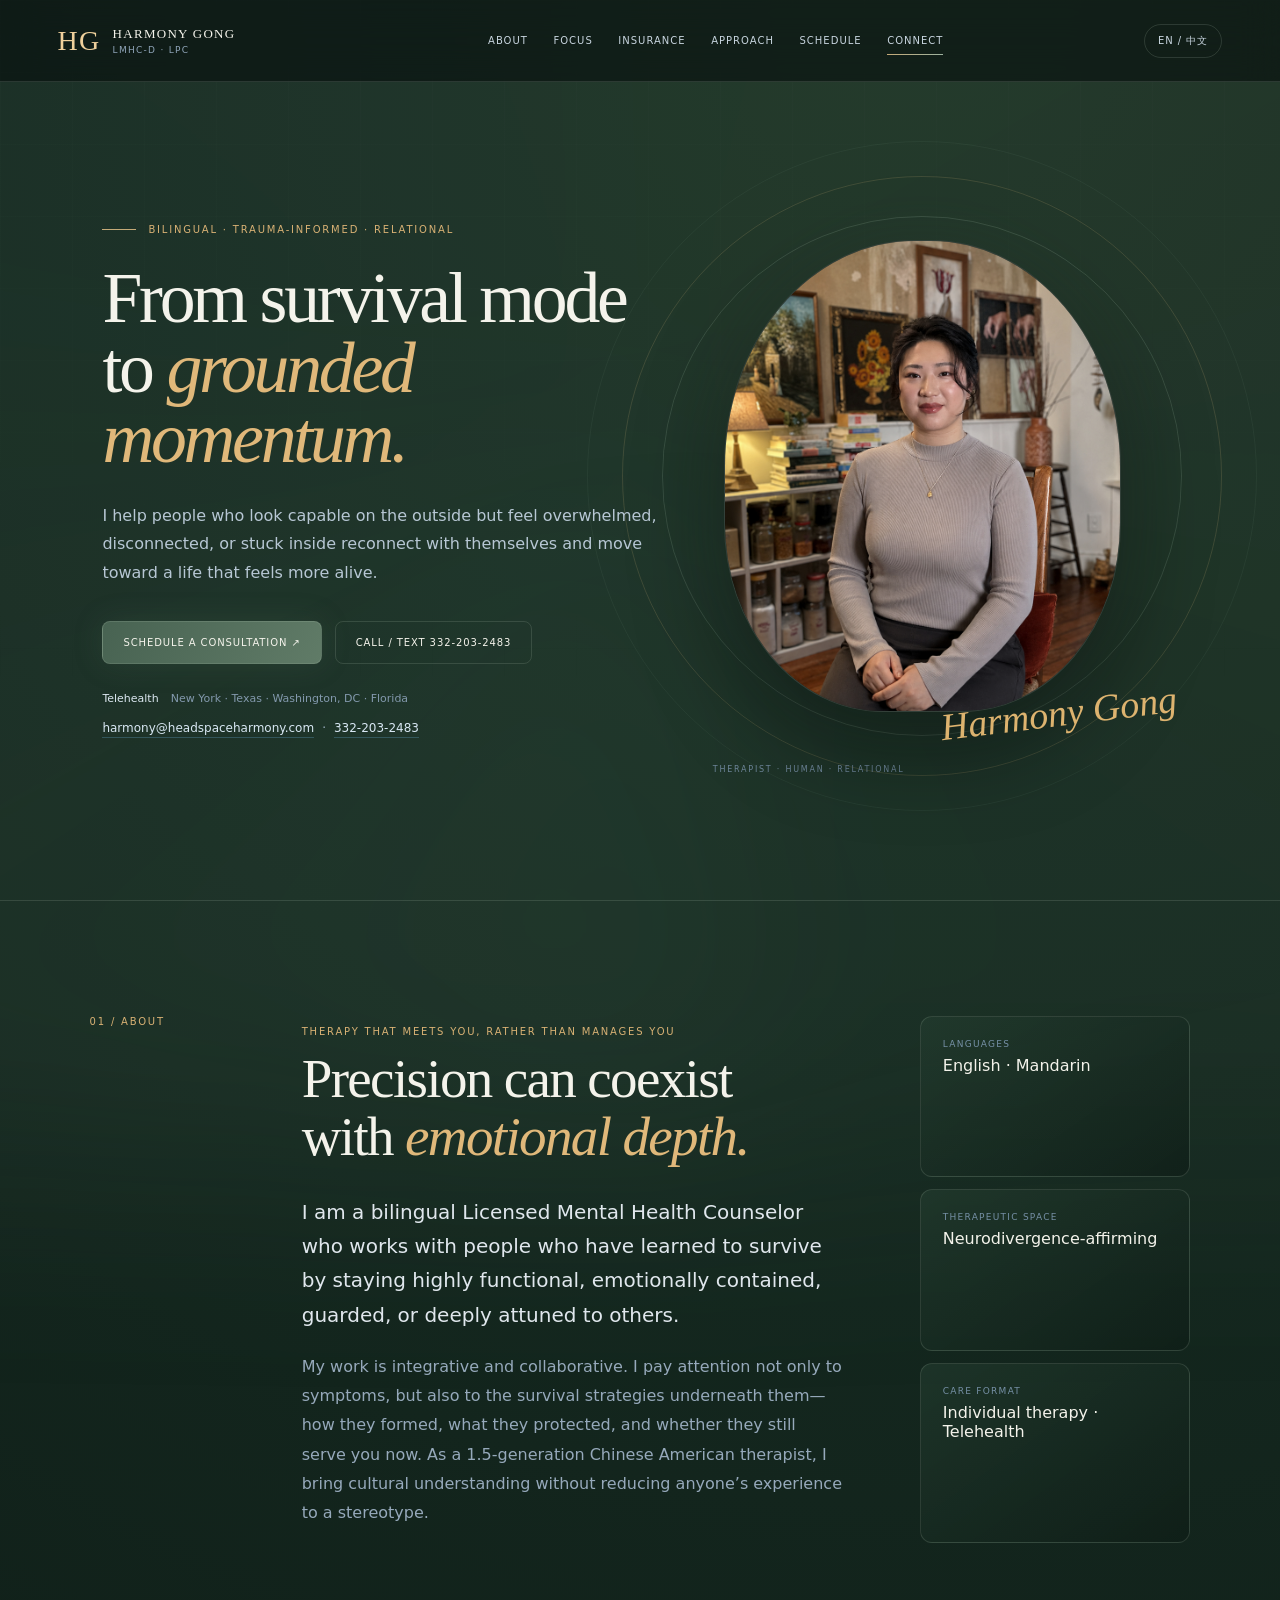
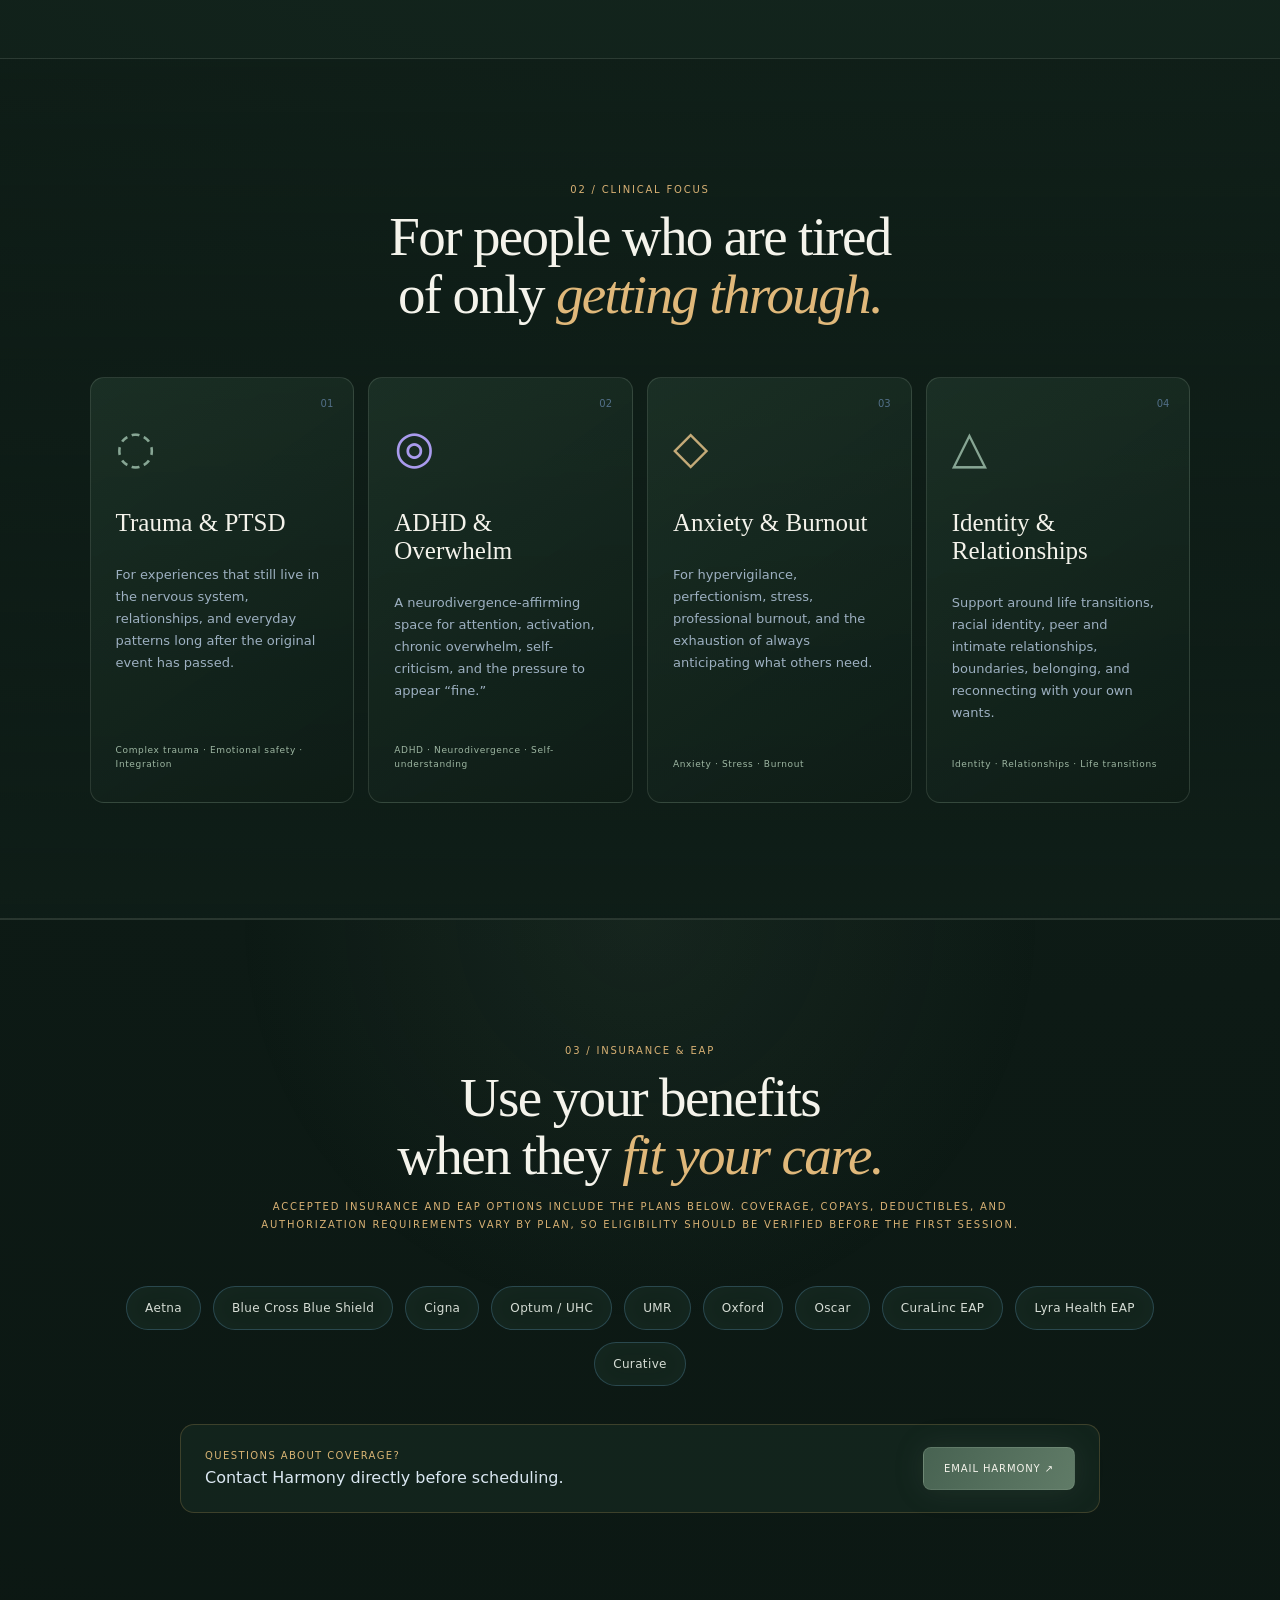
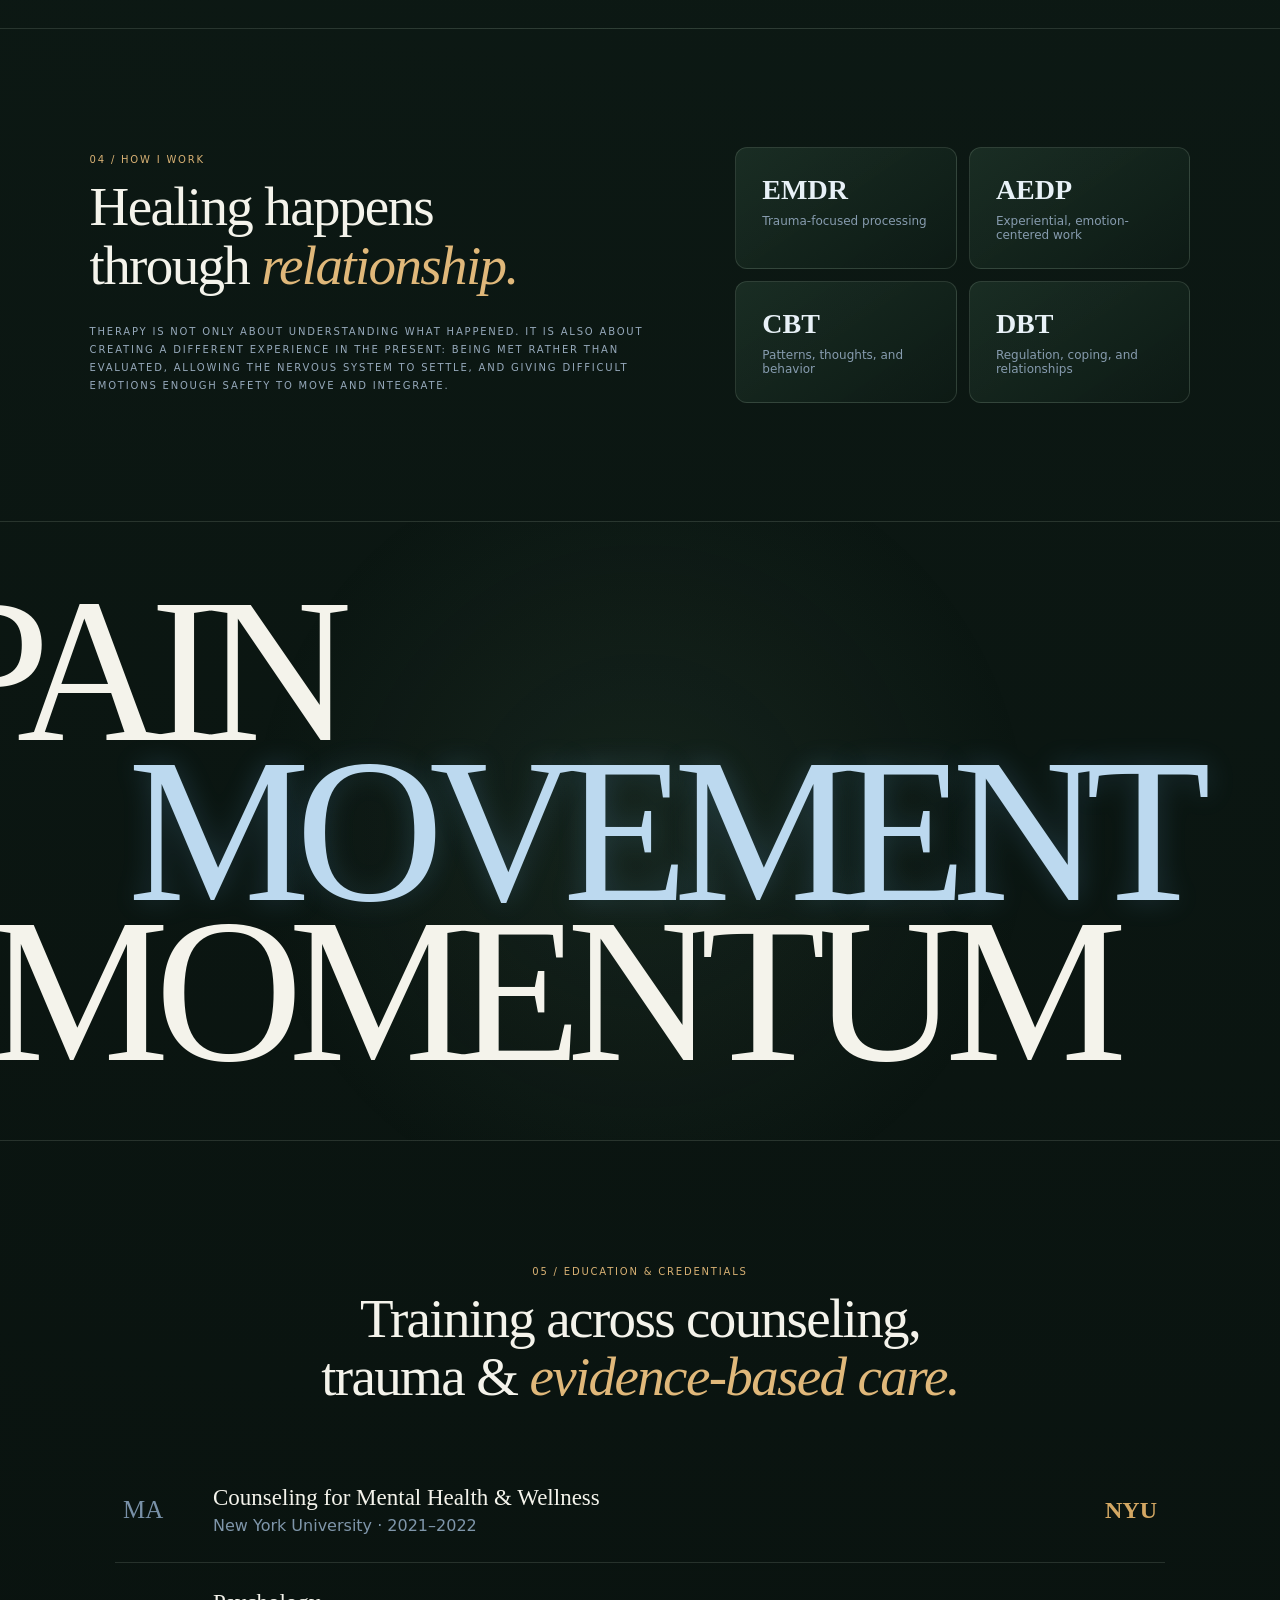
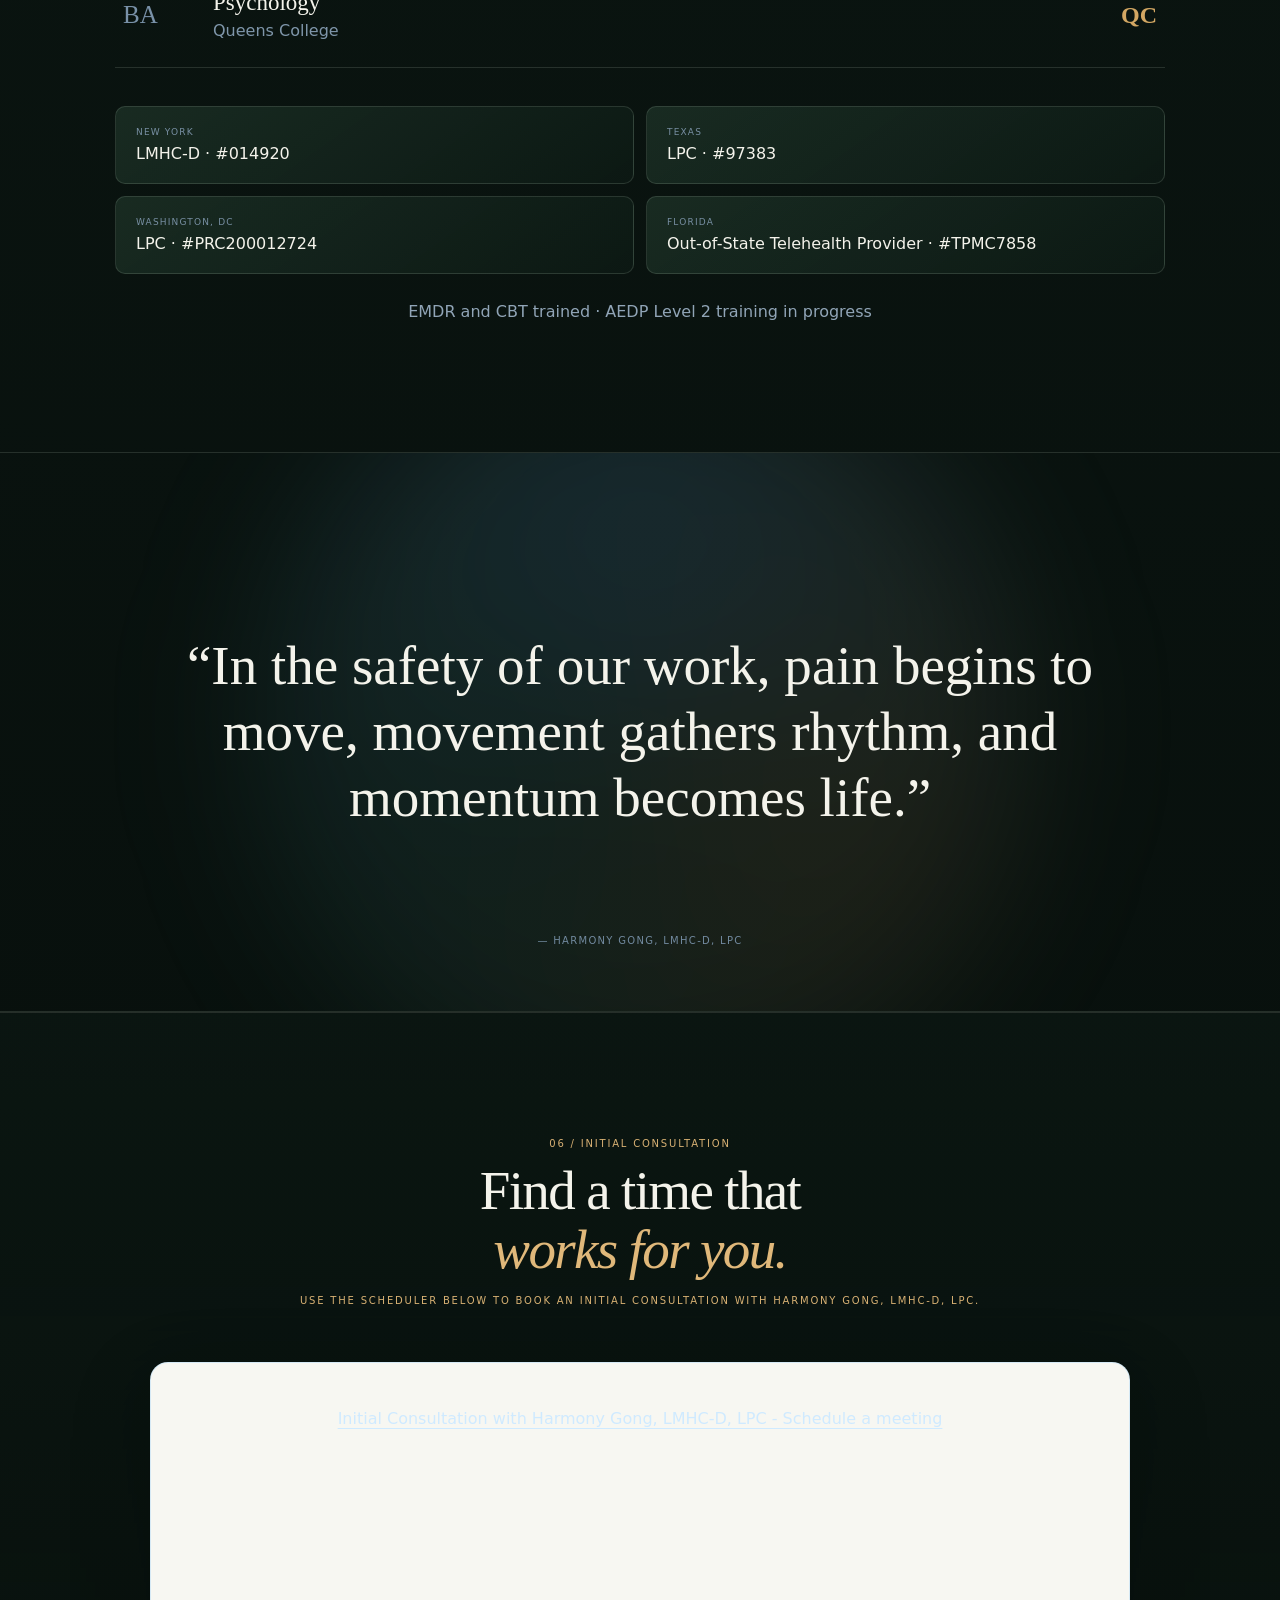
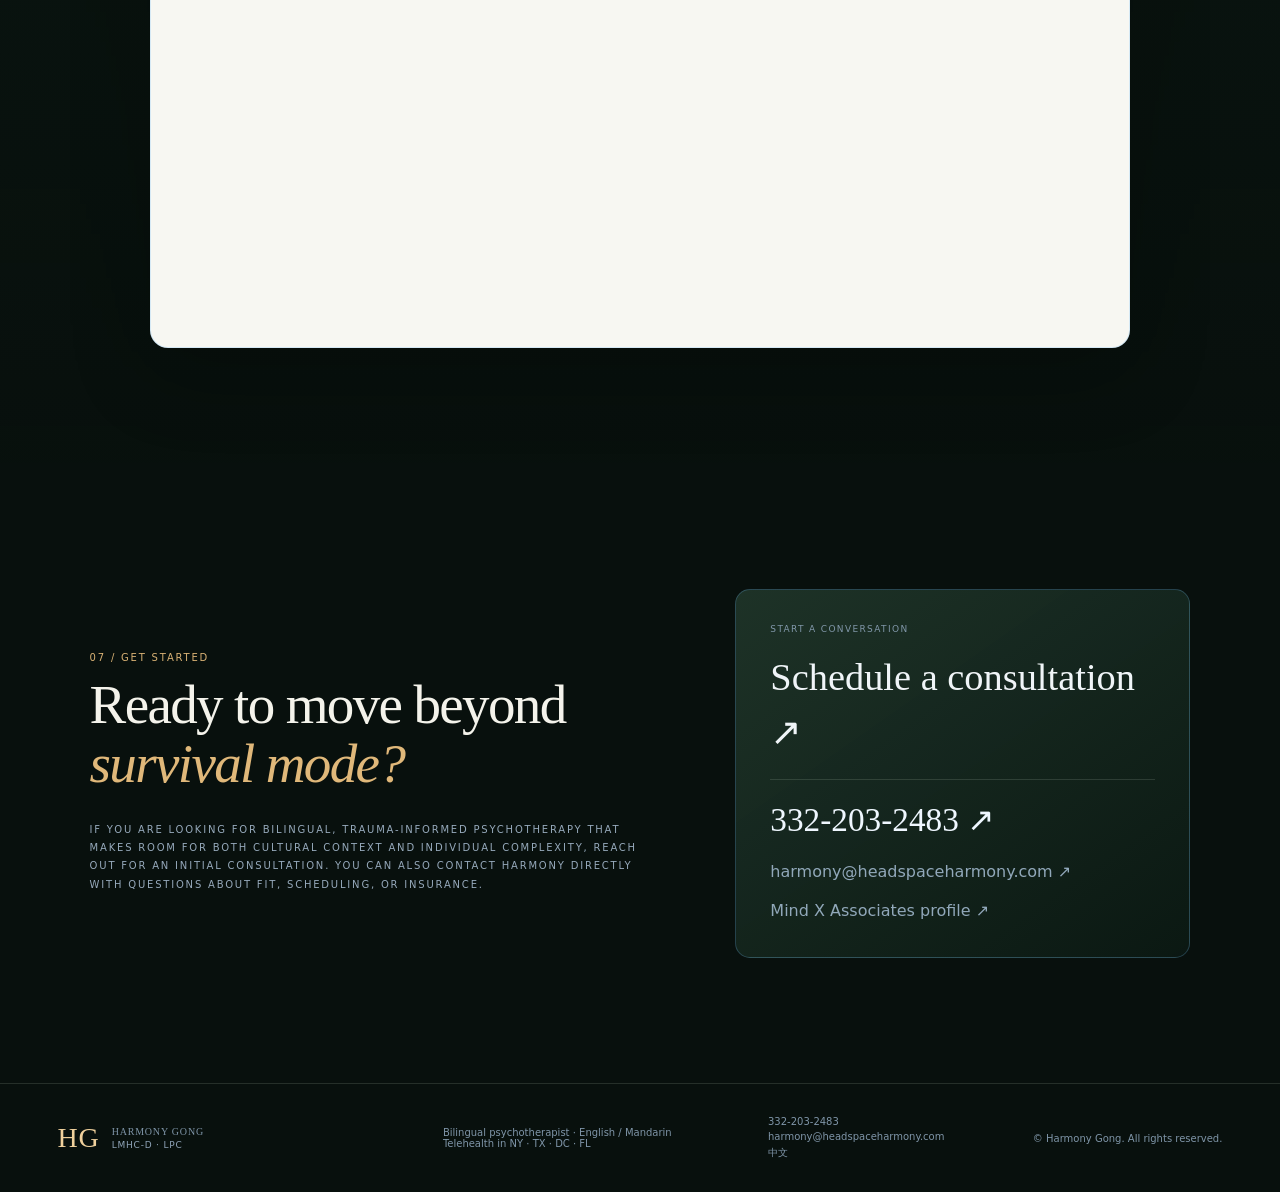
==== commit 781a1135: "updated" ====
--- a/index.html
+++ b/index.html
@@ -9,75 +9,103 @@
   <meta property="og:type" content="profile">
   <meta property="og:title" content="Harmony Gong, LMHC-D, LPC">
   <meta property="og:description" content="Trauma-informed, relational psychotherapy for anxiety, ADHD, burnout, life transitions, identity, relationships, and trauma.">
-  <meta property="og:image" content="assets/harmony-gong-profile-hd.jpg">
   <link rel="alternate" hreflang="en" href="index.html">
   <link rel="alternate" hreflang="zh-CN" href="zh.html">
   <link rel="stylesheet" href="style.css">
   <script type="application/ld+json">{"@context":"https://schema.org","@type":"Person","name":"Harmony Gong","alternateName":"弓唯佳","jobTitle":"Licensed Mental Health Counselor","url":"https://www.mindx.us/harmony-gong","sameAs":["https://www.linkedin.com/in/harmonygong"],"knowsLanguage":["English","Mandarin Chinese"],"alumniOf":[{"@type":"CollegeOrUniversity","name":"New York University"},{"@type":"CollegeOrUniversity","name":"Queens College"}]}</script>
+  <meta property="og:image" content="assets/harmony-gong-profile-hd.jpg">
 </head>
 <body>
-<div class="progress" aria-hidden="true"></div><div class="ambient" aria-hidden="true"></div>
+<div class="progress" aria-hidden="true"></div>
+<div class="ambient" aria-hidden="true"></div>
 <header class="nav" aria-label="Primary navigation">
   <a class="brand" href="#top"><span class="monogram">HG</span><span>HARMONY GONG<small>LMHC-D · LPC</small></span></a>
   <nav><a href="#about">About</a><a href="#expertise">Focus</a><a href="#insurance">Insurance</a><a href="#approach">Approach</a><a href="#schedule">Schedule</a><a href="#contact">Connect</a></nav>
-  <a class="lang" href="zh.html">EN / 中文</a><button class="menu" type="button" aria-label="Open menu" aria-expanded="false">☰</button>
+  <a class="lang" href="zh.html">EN / 中文</a>
+  <button class="menu" aria-label="Open menu" aria-expanded="false">☰</button>
 </header>
 <div class="drawer" aria-hidden="true"></div>
 <main id="top">
-<section class="hero">
-  <div class="hero-copy reveal">
-    <p class="kicker"><span></span>BILINGUAL · TRAUMA-INFORMED · RELATIONAL</p>
-    <h1>From survival mode<br>to <em>grounded momentum.</em></h1>
-    <p class="lede">I help people who look capable on the outside but feel overwhelmed, disconnected, or stuck inside reconnect with themselves and move toward a life that feels more alive.</p>
-    <div class="actions"><a class="btn primary" href="https://schedule.mindx.us/i/rOYPl10V">SCHEDULE A CONSULTATION ↗</a><a class="btn ghost" href="tel:+13322032483">CALL / TEXT 332-203-2483</a></div>
-    <div class="availability"><b>Telehealth</b><span>New York · Texas · Washington, DC · Florida</span></div>
-    <div class="hero-contact"><a href="mailto:harmony@headspaceharmony.com">harmony@headspaceharmony.com</a><span>·</span><a href="tel:+13322032483">332-203-2483</a></div>
-  </div>
-  <div class="portrait-stage reveal">
-    <div class="orbit o1" aria-hidden="true"></div><div class="orbit o2" aria-hidden="true"></div><div class="orbit o3" aria-hidden="true"></div>
-    <div class="portrait-card"><img src="assets/harmony-gong-profile-hd.jpg" width="1280" height="1707" alt="Harmony Gong, LMHC-D, LPC" decoding="async" fetchpriority="high"></div>
-    <div class="signature">Harmony Gong</div><div class="portrait-caption">THERAPIST · HUMAN · RELATIONAL</div>
-  </div>
-</section>
-<section id="about" class="section intro">
-  <div class="section-tag reveal">01 / ABOUT</div>
-  <div class="intro-copy reveal"><p class="eyebrow">THERAPY THAT MEETS YOU, RATHER THAN MANAGES YOU</p><h2>Precision can coexist<br>with <em>emotional depth.</em></h2><p class="big">I am a bilingual Licensed Mental Health Counselor who works with people who have learned to survive by staying highly functional, emotionally contained, guarded, or deeply attuned to others.</p><p>My work is integrative and collaborative. I pay attention not only to symptoms, but also to the survival strategies underneath them—how they formed, what they protected, and whether they still serve you now. As a 1.5-generation Chinese American therapist, I bring cultural understanding without reducing anyone’s experience to a stereotype.</p></div>
-  <div class="about-side reveal"><div class="glass"><span>LANGUAGES</span><b>English · Mandarin</b></div><div class="glass"><span>THERAPEUTIC SPACE</span><b>Neurodivergence-affirming</b></div><div class="glass"><span>CARE FORMAT</span><b>Individual therapy · Telehealth</b></div></div>
-</section>
-<section id="expertise" class="section expertise">
-  <div class="section-head reveal"><p>02 / CLINICAL FOCUS</p><h2>For people who are tired<br>of only <em>getting through.</em></h2></div>
-  <div class="cards">
-    <article class="card reveal"><span>01</span><div class="icon">◌</div><h3>Trauma & PTSD</h3><p>For experiences that still live in the nervous system, relationships, and everyday patterns long after the original event has passed.</p><div class="tags">Complex trauma · Emotional safety · Integration</div></article>
-    <article class="card reveal"><span>02</span><div class="icon">◎</div><h3>ADHD & Overwhelm</h3><p>A neurodivergence-affirming space for attention, activation, chronic overwhelm, self-criticism, and the pressure to appear “fine.”</p><div class="tags">ADHD · Neurodivergence · Self-understanding</div></article>
-    <article class="card reveal"><span>03</span><div class="icon">◇</div><h3>Anxiety & Burnout</h3><p>For hypervigilance, perfectionism, stress, professional burnout, and the exhaustion of always anticipating what others need.</p><div class="tags">Anxiety · Stress · Burnout</div></article>
-    <article class="card reveal"><span>04</span><div class="icon">△</div><h3>Identity & Relationships</h3><p>Support around life transitions, racial identity, peer and intimate relationships, boundaries, belonging, and reconnecting with your own wants.</p><div class="tags">Identity · Relationships · Life transitions</div></article>
-  </div>
-</section>
-<section id="insurance" class="section insurance">
-  <div class="section-head reveal"><p>03 / INSURANCE & EAP</p><h2>Use your benefits<br>when they <em>fit your care.</em></h2><p class="section-lede">Accepted insurance and EAP options include the plans below. Coverage, copays, deductibles, and authorization requirements vary by plan, so eligibility should be verified before the first session.</p></div>
-  <div class="insurance-grid reveal"><div class="insurance-chip">Aetna</div><div class="insurance-chip">Blue Cross Blue Shield</div><div class="insurance-chip">Cigna</div><div class="insurance-chip">Optum / UHC</div><div class="insurance-chip">UMR</div><div class="insurance-chip">Oxford</div><div class="insurance-chip">Oscar</div><div class="insurance-chip">CuraLinc EAP</div><div class="insurance-chip">Lyra Health EAP</div><div class="insurance-chip">Curative</div></div>
-  <div class="insurance-cta reveal"><div><span>Questions about coverage?</span><b>Contact Harmony directly before scheduling.</b></div><a class="btn primary" href="mailto:harmony@headspaceharmony.com">EMAIL HARMONY ↗</a></div>
-</section>
-<section id="approach" class="section approach">
-  <div class="approach-copy reveal"><p>04 / HOW I WORK</p><h2>Healing happens<br>through <em>relationship.</em></h2><p>Therapy is not only about understanding what happened. It is also about creating a different experience in the present: being met rather than evaluated, allowing the nervous system to settle, and giving difficult emotions enough safety to move and integrate.</p></div>
-  <div class="approach-grid reveal"><div><b>EMDR</b><span>Trauma-focused processing</span></div><div><b>AEDP</b><span>Experiential, emotion-centered work</span></div><div><b>CBT</b><span>Patterns, thoughts, and behavior</span></div><div><b>DBT</b><span>Regulation, coping, and relationships</span></div></div>
-</section>
-<section class="interlude" aria-label="Signature statement"><div>PAIN</div><div class="outline">MOVEMENT</div><div>MOMENTUM</div></section>
-<section id="credentials" class="section credentials">
-  <div class="section-head reveal"><p>05 / EDUCATION & CREDENTIALS</p><h2>Training across counseling,<br>trauma & <em>evidence-based care.</em></h2></div>
-  <div class="degree-stack"><article class="degree reveal"><span>MA</span><div><h3>Counseling for Mental Health & Wellness</h3><p>New York University · 2021–2022</p></div><b>NYU</b></article><article class="degree reveal"><span>BA</span><div><h3>Psychology</h3><p>Queens College</p></div><b>QC</b></article></div>
-  <div class="licenses reveal"><div><span>NEW YORK</span><b>LMHC-D · #014920</b></div><div><span>TEXAS</span><b>LPC · #97383</b></div><div><span>WASHINGTON, DC</span><b>LPC · #PRC200012724</b></div><div><span>FLORIDA</span><b>Out-of-State Telehealth Provider · #TPMC7858</b></div></div>
-  <p class="training-note reveal">EMDR and CBT trained · AEDP Level 2 training in progress</p>
-</section>
-<section class="manifesto"><div class="orb" aria-hidden="true"></div><blockquote class="reveal">“In the safety of our work, pain begins to move, movement gathers rhythm, and momentum becomes life.”</blockquote><span>— HARMONY GONG, LMHC-D, LPC</span></section>
-<section id="schedule" class="section schedule-section">
-  <div class="section-head reveal"><p>06 / INITIAL CONSULTATION</p><h2>Find a time that<br><em>works for you.</em></h2><p class="section-lede">Use the scheduler below to book an initial consultation with Harmony Gong, LMHC-D, LPC.</p></div>
-  <div class="schedule-shell reveal"><script type="text/javascript" async src="https://static.zcal.co/embed/v1/embed.js"></script><div class="zcal-inline-widget"><a href="https://schedule.mindx.us/i/rOYPl10V">Initial Consultation with Harmony Gong, LMHC-D, LPC - Schedule a meeting</a></div></div>
-</section>
-<section id="contact" class="section contact">
-  <div class="contact-copy reveal"><p>07 / GET STARTED</p><h2>Ready to move beyond<br><em>survival mode?</em></h2><p>If you are looking for bilingual, trauma-informed psychotherapy that makes room for both cultural context and individual complexity, reach out for an initial consultation. You can also contact Harmony directly with questions about fit, scheduling, or insurance.</p></div>
-  <div class="contact-panel reveal"><span>START A CONVERSATION</span><a class="contact-main" href="https://schedule.mindx.us/i/rOYPl10V">Schedule a consultation ↗</a><a class="phone-link" href="tel:+13322032483">332-203-2483 ↗</a><a href="mailto:harmony@headspaceharmony.com">harmony@headspaceharmony.com ↗</a><a href="https://www.mindx.us/harmony-gong">Mind X Associates profile ↗</a></div>
-</section>
+  <section class="hero">
+    <div class="hero-copy reveal">
+      <p class="kicker"><span></span>BILINGUAL · TRAUMA-INFORMED · RELATIONAL</p>
+      <h1>From survival mode<br>to <em>grounded momentum.</em></h1>
+      <p class="lede">I help people who look capable on the outside but feel overwhelmed, disconnected, or stuck inside reconnect with themselves and move toward a life that feels more alive.</p>
+      <div class="actions"><a class="btn primary" href="https://schedule.mindx.us/i/rOYPl10V">SCHEDULE A CONSULTATION ↗</a><a class="btn ghost" href="tel:+13322032483">CALL / TEXT 332-203-2483</a></div>
+      <div class="availability"><b>Telehealth</b><span>New York · Texas · Washington, DC · Florida</span></div><div class="hero-contact"><a href="mailto:harmony@headspaceharmony.com">harmony@headspaceharmony.com</a><span>·</span><a href="tel:+13322032483">332-203-2483</a></div>
+    </div>
+    <div class="portrait-stage reveal" aria-label="Harmony Gong profile mark">
+      <div class="orbit o1"></div><div class="orbit o2"></div><div class="orbit o3"></div>
+      <div class="portrait-card"><img src="assets/harmony-gong-profile-hd.jpg" width="1800" height="2400" alt="Harmony Gong, LMHC-D, LPC professional portrait" decoding="async" fetchpriority="high"></div>
+      <div class="signature">Harmony Gong</div>
+      <div class="portrait-caption">THERAPIST · HUMAN · RELATIONAL</div>
+    </div>
+  </section>
+
+  <section id="about" class="section intro">
+    <div class="section-tag reveal">01 / ABOUT</div>
+    <div class="intro-copy reveal">
+      <p class="eyebrow">THERAPY THAT MEETS YOU, RATHER THAN MANAGES YOU</p>
+      <h2>Precision can coexist<br>with <em>emotional depth.</em></h2>
+      <p class="big">I am a bilingual Licensed Mental Health Counselor who works with people who have learned to survive by staying highly functional, emotionally contained, guarded, or deeply attuned to others.</p>
+      <p>My work is integrative and collaborative. I pay attention not only to symptoms, but also to the survival strategies underneath them—how they formed, what they protected, and whether they still serve you now. As a 1.5-generation Chinese American therapist, I bring cultural understanding without reducing anyone’s experience to a stereotype.</p>
+    </div>
+    <div class="about-side reveal">
+      <div class="glass"><span>LANGUAGES</span><b>English · Mandarin</b></div>
+      <div class="glass"><span>THERAPEUTIC SPACE</span><b>Neurodivergence-affirming</b></div>
+      <div class="glass"><span>CARE FORMAT</span><b>Individual therapy · Telehealth</b></div>
+    </div>
+  </section>
+
+  <section id="expertise" class="section expertise">
+    <div class="section-head reveal"><p>02 / CLINICAL FOCUS</p><h2>For people who are tired<br>of only <em>getting through.</em></h2></div>
+    <div class="cards">
+      <article class="card reveal"><span>01</span><div class="icon">◌</div><h3>Trauma & PTSD</h3><p>For experiences that still live in the nervous system, relationships, and everyday patterns long after the original event has passed.</p><div class="tags">Complex trauma · Emotional safety · Integration</div></article>
+      <article class="card reveal"><span>02</span><div class="icon">◎</div><h3>ADHD & Overwhelm</h3><p>A neurodivergence-affirming space for attention, activation, chronic overwhelm, self-criticism, and the pressure to appear “fine.”</p><div class="tags">ADHD · Neurodivergence · Self-understanding</div></article>
+      <article class="card reveal"><span>03</span><div class="icon">◇</div><h3>Anxiety & Burnout</h3><p>For hypervigilance, perfectionism, stress, professional burnout, and the exhaustion of always anticipating what others need.</p><div class="tags">Anxiety · Stress · Burnout</div></article>
+      <article class="card reveal"><span>04</span><div class="icon">△</div><h3>Identity & Relationships</h3><p>Support around life transitions, racial identity, peer and intimate relationships, boundaries, belonging, and reconnecting with your own wants.</p><div class="tags">Identity · Relationships · Life transitions</div></article>
+    </div>
+  </section>
+
+
+  <section id="insurance" class="section insurance">
+    <div class="section-head reveal"><p>03 / INSURANCE & EAP</p><h2>Use your benefits<br>when they <em>fit your care.</em></h2><p class="section-lede">Accepted insurance and EAP options include the plans below. Coverage, copays, deductibles, and authorization requirements vary by plan, so eligibility should be verified before the first session.</p></div>
+    <div class="insurance-grid reveal">
+      <div class="insurance-chip">Aetna</div><div class="insurance-chip">Blue Cross Blue Shield</div><div class="insurance-chip">Cigna</div><div class="insurance-chip">Optum / UHC</div><div class="insurance-chip">UMR</div><div class="insurance-chip">Oxford</div><div class="insurance-chip">Oscar</div><div class="insurance-chip">CuraLinc EAP</div><div class="insurance-chip">Lyra Health EAP</div><div class="insurance-chip">Curative</div>
+    </div>
+    <div class="insurance-cta reveal"><div><span>Questions about coverage?</span><b>Contact Harmony directly before scheduling.</b></div><a class="btn primary" href="mailto:harmony@headspaceharmony.com">EMAIL HARMONY ↗</a></div>
+  </section>
+
+  <section id="approach" class="section approach">
+    <div class="approach-copy reveal"><p>04 / HOW I WORK</p><h2>Healing happens<br>through <em>relationship.</em></h2><p>Therapy is not only about understanding what happened. It is also about creating a different experience in the present: being met rather than evaluated, allowing the nervous system to settle, and giving difficult emotions enough safety to move and integrate.</p></div>
+    <div class="approach-grid reveal"><div><b>EMDR</b><span>Trauma-focused processing</span></div><div><b>AEDP</b><span>Experiential, emotion-centered work</span></div><div><b>CBT</b><span>Patterns, thoughts, and behavior</span></div><div><b>DBT</b><span>Regulation, coping, and relationships</span></div></div>
+  </section>
+
+  <section class="interlude" aria-label="Signature statement"><div>PAIN</div><div class="outline">MOVEMENT</div><div>MOMENTUM</div></section>
+
+  <section id="credentials" class="section credentials">
+    <div class="section-head reveal"><p>05 / EDUCATION & CREDENTIALS</p><h2>Training across counseling,<br>trauma & <em>evidence-based care.</em></h2></div>
+    <div class="degree-stack">
+      <article class="degree reveal"><span>MA</span><div><h3>Counseling for Mental Health & Wellness</h3><p>New York University · 2021–2022</p></div><b>NYU</b></article>
+      <article class="degree reveal"><span>BA</span><div><h3>Psychology</h3><p>Queens College</p></div><b>QC</b></article>
+    </div>
+    <div class="licenses reveal">
+      <div><span>NEW YORK</span><b>LMHC-D · #014920</b></div>
+      <div><span>TEXAS</span><b>LPC · #97383</b></div>
+      <div><span>WASHINGTON, DC</span><b>LPC · #PRC200012724</b></div>
+      <div><span>FLORIDA</span><b>Out-of-State Telehealth Provider · #TPMC7858</b></div>
+    </div>
+    <p class="training-note reveal">EMDR and CBT trained · AEDP Level 2 training in progress</p>
+  </section>
+
+  <section class="manifesto"><div class="orb"></div><blockquote class="reveal">“In the safety of our work, pain begins to move, movement gathers rhythm, and momentum becomes life.”</blockquote><span>— HARMONY GONG, LMHC-D, LPC</span></section>
+
+  <section id="schedule" class="section schedule-section"><div class="section-head reveal"><p>06 / INITIAL CONSULTATION</p><h2>Find a time that<br><em>works for you.</em></h2><p class="section-lede">Use the scheduler below to book an initial consultation with Harmony Gong, LMHC-D, LPC.</p></div><div class="schedule-shell reveal"><script type="text/javascript" async src="https://static.zcal.co/embed/v1/embed.js"></script><div class="zcal-inline-widget"><a href="https://schedule.mindx.us/i/rOYPl10V">Initial Consultation with Harmony Gong, LMHC-D, LPC - Schedule a meeting</a></div></div></section>
+
+  <section id="contact" class="section contact">
+    <div class="contact-copy reveal"><p>07 / GET STARTED</p><h2>Ready to move beyond<br><em>survival mode?</em></h2><p>If you are looking for bilingual, trauma-informed psychotherapy that makes room for both cultural context and individual complexity, reach out for an initial consultation. You can also contact Harmony directly with questions about fit, scheduling, or insurance.</p></div>
+    <div class="contact-panel reveal"><span>START A CONVERSATION</span><a class="contact-main" href="https://schedule.mindx.us/i/rOYPl10V">Schedule a consultation ↗</a><a class="phone-link" href="tel:+13322032483">332-203-2483 ↗</a><a href="mailto:harmony@headspaceharmony.com">harmony@headspaceharmony.com ↗</a><a href="https://www.mindx.us/harmony-gong">Mind X Associates profile ↗</a></div>
+  </section>
 </main>
 <footer><div class="footer-brand"><span class="monogram">HG</span><div>HARMONY GONG<small>LMHC-D · LPC</small></div></div><p>Bilingual psychotherapist · English / Mandarin<br>Telehealth in NY · TX · DC · FL</p><div><a href="tel:+13322032483">332-203-2483</a><a href="mailto:harmony@headspaceharmony.com">harmony@headspaceharmony.com</a><a href="zh.html">中文</a></div><span>© Harmony Gong. All rights reserved.</span></footer>
 <script src="main.js"></script>
--- a/style.css
+++ b/style.css
@@ -1,25 +1,35 @@
-:root{
-  --bg:#0b1511;--bg2:#101e18;--panel:rgba(20,36,29,.78);--panel2:rgba(26,46,37,.64);
-  --line:rgba(184,202,184,.17);--text:#f4f3eb;--muted:#a8b5aa;--sage:#9db29f;--sage2:#77927f;
-  --moss:#587261;--cream:#e9e6d9;--gold:#c4aa78;--shadow:rgba(0,0,0,.42);
-  --serif:Georgia,'Times New Roman',serif;--sans:Inter,ui-sans-serif,system-ui,-apple-system,'Segoe UI','Noto Sans SC','PingFang SC','Microsoft YaHei',sans-serif;
-}
-*{box-sizing:border-box}html{scroll-behavior:smooth;scroll-padding-top:88px}body{margin:0;background:radial-gradient(circle at 72% 0,#1b3428 0,#0d1a15 34%,#08100d 78%);color:var(--text);font-family:var(--sans);overflow-x:hidden}a{color:inherit;text-decoration:none}button{font:inherit;color:inherit}.ambient{position:fixed;inset:-30%;z-index:-2;background:conic-gradient(from 170deg,rgba(90,124,101,.16),rgba(157,178,159,.05),rgba(196,170,120,.06),rgba(69,98,79,.12));filter:blur(110px);animation:drift 22s ease-in-out infinite alternate}.progress{position:fixed;z-index:120;left:0;top:0;height:2px;width:0;background:linear-gradient(90deg,var(--gold),var(--sage),#d8dfd4);box-shadow:0 0 16px rgba(157,178,159,.35)}
-.nav{height:82px;position:fixed;z-index:100;inset:0 0 auto;display:flex;align-items:center;padding:0 4.5vw;border-bottom:1px solid var(--line);background:rgba(8,16,13,.62);backdrop-filter:blur(18px);transition:.3s}.nav.scrolled{height:68px;background:rgba(8,16,13,.92)}.brand,.footer-brand{display:flex;align-items:center;gap:12px;letter-spacing:.08em;font-family:var(--serif)}.brand{min-width:230px}.monogram{font-size:28px;color:#d7c59f}.brand>span:last-child{font-size:13px}.brand small,.footer-brand small{display:block;font-family:var(--sans);font-size:9px;color:#9aa99d;margin-top:3px}.nav nav{display:flex;gap:2vw;margin:auto}.nav nav a,.lang{font-size:10px;letter-spacing:.1em;text-transform:uppercase;color:#d3dad2}.nav nav a{position:relative}.nav nav a:after{content:"";position:absolute;left:0;right:100%;bottom:-9px;height:1px;background:linear-gradient(90deg,var(--gold),var(--sage));transition:.35s}.nav nav a:hover:after,.nav nav a.active:after{right:0}.lang{border:1px solid var(--line);padding:9px 13px;border-radius:22px}.menu{display:none;margin-left:9px;width:40px;height:40px;border-radius:50%;border:1px solid var(--line);background:transparent}.drawer{display:none}
-.hero{min-height:100vh;display:grid;grid-template-columns:1.03fr .97fr;align-items:center;padding:128px 8vw 76px;position:relative;overflow:hidden}.hero:before{content:"";position:absolute;inset:0;background-image:linear-gradient(rgba(157,178,159,.025) 1px,transparent 1px),linear-gradient(90deg,rgba(157,178,159,.025) 1px,transparent 1px);background-size:74px 74px;mask-image:linear-gradient(to bottom,#000,transparent 82%)}.hero-copy{position:relative;z-index:3;max-width:720px}.kicker,.eyebrow,.section-tag,.section-head>p,.approach-copy>p:first-child,.contact-copy>p:first-child{font-size:10px;letter-spacing:.18em;color:#c9b58c;text-transform:uppercase}.kicker span{display:inline-block;width:34px;height:1px;background:var(--gold);margin-right:12px;vertical-align:middle}.hero h1,.section h2,.manifesto blockquote{font-family:var(--serif);font-weight:500}.hero h1{font-size:clamp(54px,5.6vw,92px);line-height:.98;letter-spacing:-.045em;margin:28px 0}.hero h1 em,.section h2 em{font-style:italic;color:#cbb889}.lede{color:#bdc8be;line-height:1.78;font-size:16px;max-width:620px}.actions{display:flex;gap:13px;margin-top:34px;flex-wrap:wrap}.btn{display:inline-flex;align-items:center;justify-content:center;padding:15px 20px;border:1px solid var(--line);border-radius:8px;font-size:10px;letter-spacing:.09em;transition:.3s}.btn:hover{transform:translateY(-2px);border-color:rgba(202,217,204,.38)}.btn.primary{background:linear-gradient(115deg,#486352,#607b67);box-shadow:0 0 30px rgba(95,125,103,.17)}.availability{margin-top:28px;display:flex;gap:12px;align-items:center;color:#91a195;font-size:11px;flex-wrap:wrap}.availability b{color:#dfe6de;font-weight:500}.hero-contact{margin-top:11px;display:flex;gap:8px;flex-wrap:wrap;color:#91a195;font-size:11px}.hero-contact a:hover{color:#e8ebe5}
-.portrait-stage{height:min(720px,75vh);position:relative;display:grid;place-items:center}.orbit{position:absolute;border:1px solid rgba(157,178,159,.20);border-radius:50%;animation:spin 24s linear infinite;pointer-events:none}.o1{width:520px;height:520px}.o2{width:602px;height:602px;border-color:rgba(196,170,120,.19);animation-duration:34s;animation-direction:reverse}.o3{width:674px;height:674px;border-color:rgba(121,150,129,.10);animation-duration:44s}.portrait-card{position:relative;z-index:4;width:min(430px,32vw);aspect-ratio:.78;border-radius:46% 46% 38% 38%;overflow:hidden;border:1px solid rgba(255,255,255,.13);box-shadow:0 35px 90px var(--shadow),0 0 80px rgba(103,137,113,.10);background:#17251e}.portrait-card img{display:block;width:100%;height:100%;object-fit:cover;object-position:center 28%;filter:saturate(.88) contrast(1.02) brightness(.98);transition:transform 1s ease,filter 1s ease}.portrait-card:hover img{transform:scale(1.018);filter:saturate(.92) contrast(1.025) brightness(1)}.signature{position:absolute;z-index:5;right:-1%;bottom:9%;font-family:var(--serif);font-style:italic;font-size:38px;color:#d1bb8c;transform:rotate(-7deg);text-shadow:0 4px 18px rgba(0,0,0,.5)}.zh-signature{font-family:var(--sans);font-style:normal;font-weight:300;letter-spacing:.12em}.portrait-caption{position:absolute;bottom:3%;left:10%;font-size:8px;letter-spacing:.22em;color:#86978a}
-.section{padding:112px 7vw;position:relative}.intro{display:grid;grid-template-columns:.5fr 2fr 1fr;gap:6vw;border-top:1px solid var(--line)}.intro h2,.section-head h2,.approach h2,.contact h2{font-size:clamp(40px,4.3vw,68px);line-height:1.06;letter-spacing:-.03em;margin:13px 0 28px}.intro-copy .big{font-size:20px;line-height:1.72;color:#e3e7e0}.intro-copy>p:not(.big,.eyebrow),.approach-copy>p:last-child,.contact-copy>p:last-child,.section-lede{color:#9dad9f;line-height:1.82}.about-side{display:grid;gap:12px}.glass{padding:22px;border:1px solid var(--line);background:linear-gradient(145deg,rgba(38,64,50,.54),rgba(14,28,22,.58));border-radius:12px}.glass span{display:block;color:#839589;font-size:9px;letter-spacing:.14em;margin-bottom:7px}.glass b{font-weight:500}
-.expertise{border-block:1px solid var(--line);background:linear-gradient(180deg,rgba(10,20,16,.26),rgba(15,30,24,.86))}.section-head{text-align:center;max-width:920px;margin:0 auto 52px}.section-lede{max-width:760px;margin:18px auto 0}.cards{display:grid;grid-template-columns:repeat(4,1fr);gap:14px;max-width:1500px;margin:auto}.card{min-height:360px;padding:30px 25px;border:1px solid var(--line);border-radius:14px;background:linear-gradient(145deg,rgba(28,51,40,.86),rgba(10,23,18,.9));display:flex;flex-direction:column;position:relative;transition:.4s}.card:hover{transform:translateY(-7px);border-color:rgba(157,178,159,.40);box-shadow:0 24px 65px rgba(0,0,0,.28)}.card>span{position:absolute;top:20px;right:20px;color:#6f8275;font-size:10px}.icon{font-size:46px;color:#9db29f;margin:12px 0 35px}.card:nth-child(2) .icon{color:#b1b8a1}.card:nth-child(3) .icon{color:var(--gold)}.card:nth-child(4) .icon{color:#87a694}.card h3{font-family:var(--serif);font-size:25px;font-weight:500;margin:0 0 14px}.card p{color:#a5b2a7;line-height:1.7;font-size:13px}.tags{margin-top:auto;padding-top:20px;color:#9eb7a3;font-size:9px;letter-spacing:.07em;line-height:1.6}
-.insurance{background:radial-gradient(circle at 50% 0,rgba(74,103,83,.14),transparent 42%)}.insurance-grid{display:grid;grid-template-columns:repeat(5,1fr);gap:11px;max-width:1180px;margin:0 auto}.insurance-chip{padding:18px 12px;text-align:center;border:1px solid var(--line);border-radius:999px;background:rgba(24,43,34,.66);color:#d6ddd5;font-size:12px}.insurance-cta{max-width:980px;margin:34px auto 0;padding:24px 26px;border:1px solid var(--line);border-radius:14px;background:rgba(22,41,32,.72);display:flex;align-items:center;justify-content:space-between;gap:20px}.insurance-cta span{display:block;color:#8fa094;font-size:10px;letter-spacing:.12em;text-transform:uppercase;margin-bottom:6px}.insurance-cta b{font-weight:500}
-.approach{display:grid;grid-template-columns:1.1fr .9fr;gap:7vw;align-items:center}.approach-grid{display:grid;grid-template-columns:1fr 1fr;gap:12px}.approach-grid div{padding:26px;border:1px solid var(--line);border-radius:12px;background:rgba(23,42,33,.67)}.approach-grid b{display:block;font-family:var(--serif);font-size:28px;color:#eef0e9}.approach-grid span{display:block;color:#8ea093;margin-top:8px;font-size:12px}
-.interlude{min-height:610px;display:flex;flex-direction:column;justify-content:center;overflow:hidden;border-block:1px solid var(--line);background:radial-gradient(circle at 50% 50%,rgba(74,105,83,.17),transparent 55%)}.interlude div{font-family:var(--serif);font-size:clamp(88px,16vw,250px);line-height:.78;letter-spacing:-.07em;white-space:nowrap}.interlude div:nth-child(1){transform:translateX(-5vw)}.interlude div:nth-child(2){transform:translateX(10vw)}.interlude div:nth-child(3){transform:translateX(-1vw)}.interlude .outline{color:#c5d1c5;text-shadow:0 0 28px rgba(131,157,137,.14)}
-.degree-stack{max-width:1050px;margin:auto}.degree{display:grid;grid-template-columns:90px 1fr 90px;align-items:center;padding:27px 8px;border-bottom:1px solid var(--line)}.degree>span{font-family:var(--serif);font-size:25px;color:#839589}.degree h3{font-family:var(--serif);font-size:23px;font-weight:500;margin:0 0 5px}.degree p{color:#849589;margin:0}.degree>b{text-align:right;font-family:var(--serif);color:#c7ad7d;font-size:24px}.licenses{max-width:1050px;margin:38px auto 0;display:grid;grid-template-columns:1fr 1fr;gap:12px}.licenses div{padding:20px;border:1px solid var(--line);border-radius:10px;background:rgba(22,40,32,.54)}.licenses span{display:block;font-size:9px;letter-spacing:.13em;color:#819387;margin-bottom:7px}.licenses b{font-weight:500}.training-note{text-align:center;color:#93a396;margin-top:28px}
-.manifesto{min-height:550px;display:grid;place-items:center;text-align:center;position:relative;overflow:hidden;padding:80px 10vw;border-block:1px solid var(--line)}.manifesto blockquote{position:relative;z-index:2;margin:0;max-width:1200px;font-size:clamp(34px,4.3vw,66px);line-height:1.2}.manifesto>span{position:absolute;bottom:65px;color:#7d8f82;font-size:10px;letter-spacing:.13em}.orb{position:absolute;width:760px;height:760px;border-radius:50%;background:conic-gradient(rgba(105,139,114,.13),rgba(196,170,120,.08),rgba(137,164,143,.07),rgba(84,116,94,.12));filter:blur(84px);animation:spin 27s linear infinite}
-.schedule-section{border-top:1px solid var(--line);background:linear-gradient(180deg,rgba(14,28,22,.46),rgba(9,18,14,.18))}.schedule-shell{max-width:1040px;margin:0 auto;padding:18px;border:1px solid var(--line);border-radius:18px;background:#f7f7f2;box-shadow:0 26px 80px rgba(0,0,0,.24);overflow:hidden;min-height:430px}.schedule-shell .zcal-inline-widget{min-height:390px}.schedule-shell .zcal-inline-widget>a{display:block;padding:40px;text-align:center;color:#2f4938;font-family:var(--serif);font-size:24px}
-.contact{display:grid;grid-template-columns:1.1fr .9fr;gap:7vw;align-items:center;min-height:610px}.contact-panel{justify-self:start;width:min(520px,100%);padding:34px;border:1px solid rgba(157,178,159,.23);border-radius:15px;background:linear-gradient(145deg,rgba(38,64,50,.72),rgba(12,26,20,.82));display:flex;flex-direction:column;gap:16px}.contact-panel>span{font-size:9px;letter-spacing:.15em;color:#8ea094}.contact-panel a{color:#9eaea1;overflow-wrap:anywhere}.contact-main{font-family:var(--serif);font-size:clamp(28px,3vw,45px);color:#f0f2eb!important;border-bottom:1px solid var(--line);padding-bottom:18px}.phone-link{font-size:20px;color:#dfe5dc!important}
-footer{display:grid;grid-template-columns:1.2fr 1fr .8fr auto;gap:24px;align-items:center;padding:32px 4.5vw;border-top:1px solid var(--line);color:#849588;font-size:10px}footer div:nth-child(3){display:grid;gap:4px}.reveal{opacity:0;transform:translateY(24px);transition:opacity .75s ease,transform .75s cubic-bezier(.2,.75,.2,1)}.reveal.visible{opacity:1;transform:none}a:focus-visible,button:focus-visible{outline:2px solid #b9cab8;outline-offset:4px;border-radius:5px}
-@keyframes spin{to{transform:rotate(360deg)}}@keyframes drift{to{transform:translate(7%,5%) rotate(6deg) scale(1.08)}}
-@media(max-width:1100px){.nav nav{display:none}.menu{display:grid;place-items:center}.lang{margin-left:auto}.hero{grid-template-columns:1fr;text-align:center;min-height:auto}.hero-copy{margin:auto}.actions,.availability,.hero-contact{justify-content:center}.portrait-stage{height:610px;margin-top:20px}.portrait-card{width:min(430px,68vw)}.intro{grid-template-columns:1fr}.cards{grid-template-columns:1fr 1fr}.insurance-grid{grid-template-columns:repeat(3,1fr)}.approach,.contact{grid-template-columns:1fr}.contact-panel{justify-self:start}.drawer{position:fixed;z-index:95;inset:0;background:rgba(8,16,13,.96);backdrop-filter:blur(18px);padding:110px 28px 40px;display:flex;flex-direction:column;gap:2px;opacity:0;visibility:hidden;transform:translateY(-10px);transition:.35s}.drawer.open{opacity:1;visibility:visible;transform:none}.drawer a{font-family:var(--serif);font-size:clamp(30px,7vw,48px);padding:11px 0;border-bottom:1px solid var(--line)}body.menu-open{overflow:hidden}footer{grid-template-columns:1fr 1fr}}
-@media(max-width:700px){.nav{padding:0 18px}.brand{min-width:0}.brand>span:last-child{display:none}.lang{font-size:9px;padding:8px 10px}.hero{padding:112px 19px 60px}.hero h1{font-size:clamp(46px,12vw,61px)}.lede{font-size:14px}.actions{display:grid;grid-template-columns:1fr;width:100%;max-width:430px;margin-left:auto;margin-right:auto}.btn{min-height:48px}.portrait-stage{height:500px}.portrait-card{width:min(340px,80vw)}.o1{width:370px;height:370px}.o2{width:420px;height:420px}.o3{width:465px;height:465px}.signature{font-size:29px;right:3%}.portrait-caption{display:none}.section{padding:82px 19px}.cards{grid-template-columns:1fr}.card{min-height:0}.insurance-grid{grid-template-columns:1fr 1fr}.insurance-cta{align-items:stretch;flex-direction:column}.approach-grid{grid-template-columns:1fr}.interlude{min-height:390px}.interlude div{font-size:22vw;line-height:.9}.degree{grid-template-columns:58px 1fr 45px}.degree h3{font-size:18px}.licenses{grid-template-columns:1fr}.manifesto{min-height:450px;padding:70px 20px}.manifesto>span{bottom:38px}.schedule-shell{padding:8px;border-radius:13px;min-height:350px}.schedule-shell .zcal-inline-widget{min-height:330px}.contact-panel{width:100%;padding:24px 20px}.contact-main{font-size:clamp(27px,9vw,38px)}footer{grid-template-columns:1fr;padding:30px 20px}.ambient{animation:none}}
-@media(max-width:390px){.insurance-grid{grid-template-columns:1fr}.portrait-stage{height:455px}.portrait-card{width:82vw}.o1{width:320px;height:320px}.o2{width:360px;height:360px}.o3{width:400px;height:400px}}
-@media(prefers-reduced-motion:reduce){*{scroll-behavior:auto!important;animation:none!important;transition-duration:.01ms!important}.reveal{opacity:1;transform:none}}
+:root{--bg:#06101e;--bg2:#091a2e;--panel:rgba(10,29,49,.74);--line:rgba(142,187,226,.17);--text:#f4f6f8;--muted:#93a8bb;--blue:#72bdf5;--cyan:#64d6d0;--gold:#d6ad71;--serif:Georgia,'Times New Roman',serif;--sans:Inter,ui-sans-serif,system-ui,-apple-system,'Segoe UI','PingFang SC','Microsoft YaHei',sans-serif}*{box-sizing:border-box}html{scroll-behavior:smooth;scroll-padding-top:86px}body{margin:0;background:radial-gradient(circle at 72% 0,#102a4a 0,#06101e 34%,#040a13 78%);color:var(--text);font-family:var(--sans);overflow-x:hidden}a{color:inherit;text-decoration:none}button{font:inherit;color:inherit}.ambient{position:fixed;inset:-30%;z-index:-2;background:conic-gradient(from 170deg,rgba(35,93,155,.16),rgba(100,214,208,.05),rgba(214,173,113,.07),rgba(35,93,155,.16));filter:blur(100px);animation:drift 20s ease-in-out infinite alternate}.progress{position:fixed;z-index:120;left:0;top:0;height:2px;width:0;background:linear-gradient(90deg,var(--gold),var(--blue),var(--cyan));box-shadow:0 0 16px var(--blue)}.nav{height:82px;position:fixed;z-index:100;inset:0 0 auto;display:flex;align-items:center;padding:0 4.5vw;border-bottom:1px solid var(--line);background:rgba(4,10,19,.56);backdrop-filter:blur(18px);transition:.3s}.nav.scrolled{height:68px;background:rgba(4,10,19,.9)}.brand,.footer-brand{display:flex;align-items:center;gap:12px;letter-spacing:.08em;font-family:var(--serif)}.brand{min-width:230px}.monogram{font-size:28px;color:#efd09c}.brand>span:last-child{font-size:13px}.brand small,.footer-brand small{display:block;font-family:var(--sans);font-size:9px;color:#91a6ba;margin-top:3px}.nav nav{display:flex;gap:2vw;margin:auto}.nav nav a,.lang{font-size:10px;letter-spacing:.1em;text-transform:uppercase;color:#c8d5df}.nav nav a{position:relative}.nav nav a:after{content:"";position:absolute;left:0;right:100%;bottom:-9px;height:1px;background:linear-gradient(90deg,var(--gold),var(--blue));transition:.35s}.nav nav a:hover:after,.nav nav a.active:after{right:0}.lang{border:1px solid var(--line);padding:9px 13px;border-radius:22px}.menu{display:none;margin-left:9px;width:40px;height:40px;border-radius:50%;border:1px solid var(--line);background:transparent}.drawer{display:none}.hero{min-height:100vh;display:grid;grid-template-columns:1.05fr .95fr;align-items:center;padding:128px 8vw 76px;position:relative;overflow:hidden}.hero:before{content:"";position:absolute;inset:0;background-image:linear-gradient(rgba(114,189,245,.03) 1px,transparent 1px),linear-gradient(90deg,rgba(114,189,245,.03) 1px,transparent 1px);background-size:72px 72px;mask-image:linear-gradient(to bottom,#000,transparent 82%)}.hero-copy{position:relative;z-index:3;max-width:720px}.kicker,.eyebrow,.section-tag,.section-head>p,.journey-copy>p,.approach-copy>p,.contact-copy>p{font-size:10px;letter-spacing:.18em;color:#d8b174;text-transform:uppercase}.kicker span{display:inline-block;width:34px;height:1px;background:var(--gold);margin-right:12px;vertical-align:middle}.hero h1,.section h2,.manifesto blockquote{font-family:var(--serif);font-weight:500}.hero h1{font-size:clamp(54px,5.6vw,92px);line-height:.98;letter-spacing:-.045em;margin:28px 0 28px}.hero h1 em,.section h2 em{font-style:italic;color:#e0b87a}.lede{color:#b7c7d4;line-height:1.78;font-size:16px;max-width:620px}.actions{display:flex;gap:13px;margin-top:34px}.btn{padding:15px 20px;border:1px solid var(--line);border-radius:8px;font-size:10px;letter-spacing:.09em}.btn.primary{background:linear-gradient(115deg,#1d5d98,#2d7cb7);box-shadow:0 0 30px rgba(64,142,207,.2)}.availability{margin-top:28px;display:flex;gap:12px;align-items:center;color:#8399ad;font-size:11px}.availability b{color:#dce8f1;font-weight:500}.portrait-stage{height:min(700px,72vh);position:relative;display:grid;place-items:center}.orbit{position:absolute;border:1px solid rgba(114,189,245,.28);border-radius:50%;animation:spin 22s linear infinite}.o1{width:520px;height:520px}.o2{width:600px;height:600px;border-color:rgba(214,173,113,.25);animation-duration:31s;animation-direction:reverse}.o3{width:670px;height:670px;border-color:rgba(100,214,208,.12);animation-duration:42s}.portrait-card{position:relative;z-index:4;width:min(410px,31vw);aspect-ratio:.84;border-radius:48% 48% 40% 40%;display:flex;flex-direction:column;align-items:center;justify-content:center;background:radial-gradient(circle at 50% 30%,rgba(75,137,197,.34),transparent 35%),linear-gradient(145deg,rgba(15,46,76,.95),rgba(4,14,25,.95));border:1px solid rgba(255,255,255,.12);box-shadow:0 35px 90px #000,0 0 80px rgba(114,189,245,.12);overflow:hidden}.portrait-card:before{content:"";position:absolute;inset:8%;border:1px solid rgba(255,255,255,.06);border-radius:inherit}.portrait-card strong{font-family:var(--serif);font-size:clamp(90px,10vw,160px);font-weight:500;letter-spacing:-.09em;color:#eff5f8;text-shadow:0 0 36px rgba(114,189,245,.2)}.portrait-card small{font-size:18px;letter-spacing:.25em;color:#d7ae70}.portrait-name{position:absolute;top:12%;font-family:var(--serif);font-style:italic;color:#8ea7bd;font-size:26px}.signature{position:absolute;z-index:5;right:0;bottom:10%;font-family:var(--serif);font-style:italic;font-size:38px;color:#ddb36f;transform:rotate(-7deg)}.zh-signature{font-family:var(--sans);font-style:normal;font-weight:300;letter-spacing:.12em}.portrait-caption{position:absolute;bottom:4%;left:9%;font-size:8px;letter-spacing:.22em;color:#6f879b}.section{padding:115px 7vw;position:relative}.intro{display:grid;grid-template-columns:.5fr 2fr 1fr;gap:6vw;border-top:1px solid var(--line)}.intro h2,.section-head h2,.journey h2,.approach h2,.contact h2{font-size:clamp(40px,4.3vw,68px);line-height:1.06;letter-spacing:-.03em;margin:13px 0 28px}.intro-copy .big{font-size:20px;line-height:1.72;color:#e0e7ed}.intro-copy>p:not(.big,.eyebrow),.approach-copy>p:last-child,.journey-copy>p:last-child,.contact-copy>p:last-child{color:#96a9bb;line-height:1.82}.about-side{display:grid;gap:12px}.glass{padding:22px;border:1px solid var(--line);background:linear-gradient(145deg,rgba(18,47,77,.62),rgba(7,20,35,.62));border-radius:12px}.glass span{display:block;color:#7690a6;font-size:9px;letter-spacing:.14em;margin-bottom:7px}.glass b{font-weight:500}.expertise{border-block:1px solid var(--line);background:linear-gradient(180deg,rgba(6,14,26,.3),rgba(8,22,39,.9))}.section-head{text-align:center;max-width:900px;margin:0 auto 52px}.cards{display:grid;grid-template-columns:repeat(4,1fr);gap:14px;max-width:1500px;margin:auto}.card{min-height:360px;padding:30px 25px;border:1px solid var(--line);border-radius:14px;background:linear-gradient(145deg,rgba(14,39,65,.9),rgba(5,17,30,.9));display:flex;flex-direction:column;position:relative;transition:.4s}.card:hover{transform:translateY(-7px);border-color:rgba(114,189,245,.45);box-shadow:0 24px 65px rgba(0,0,0,.3)}.card>span{position:absolute;top:20px;right:20px;color:#526f88;font-size:10px}.icon{font-size:46px;color:var(--cyan);margin:12px 0 35px}.card:nth-child(2) .icon{color:#a99bed}.card:nth-child(3) .icon{color:var(--gold)}.card h3{font-family:var(--serif);font-size:25px;font-weight:500;margin:0 0 14px}.card p{color:#9db0c1;line-height:1.7;font-size:13px}.tags{margin-top:auto;padding-top:20px;color:#70c5f2;font-size:9px;letter-spacing:.07em;line-height:1.6}.approach{display:grid;grid-template-columns:1.1fr .9fr;gap:7vw;align-items:center}.approach-grid{display:grid;grid-template-columns:1fr 1fr;gap:12px}.approach-grid div{padding:26px;border:1px solid var(--line);border-radius:12px;background:rgba(9,25,43,.7)}.approach-grid b{display:block;font-family:var(--serif);font-size:28px;color:#e8f1f7}.approach-grid span{display:block;color:#879caf;margin-top:8px;font-size:12px}.interlude{min-height:620px;display:flex;flex-direction:column;justify-content:center;overflow:hidden;border-block:1px solid var(--line);background:radial-gradient(circle at 50% 50%,rgba(25,86,145,.22),transparent 55%)}.interlude div{font-family:var(--serif);font-size:clamp(88px,16vw,250px);line-height:.78;letter-spacing:-.07em;white-space:nowrap}.interlude div:nth-child(1){transform:translateX(-5vw)}.interlude div:nth-child(2){transform:translateX(10vw)}.interlude div:nth-child(3){transform:translateX(-1vw)}.interlude .outline{color:#bcd9ef;text-shadow:0 0 28px rgba(114,189,245,.2)}.journey{display:grid;grid-template-columns:.7fr 1.7fr;gap:6vw;align-items:center}.timeline{display:grid;grid-template-columns:repeat(3,1fr);gap:10px}.milestone{min-height:220px;border:1px solid var(--line);border-radius:12px;background:rgba(8,23,41,.74);padding:25px 16px;text-align:center;cursor:pointer;transition:.35s}.milestone:hover,.milestone.active{transform:translateY(-6px);border-color:var(--blue);box-shadow:0 0 32px rgba(114,189,245,.14)}.milestone span{font-family:var(--serif);font-size:28px;color:#a8bed2}.milestone b{display:block;font-size:12px;margin:22px 0 8px}.milestone small{color:#6f879c}.timeline-detail{grid-column:1/-1;padding:24px;border:1px solid rgba(114,189,245,.28);border-radius:12px;background:rgba(12,33,57,.84)}.timeline-detail span{font-family:var(--serif);font-size:28px;color:var(--cyan)}.timeline-detail h3{margin:4px 0;font-size:20px}.timeline-detail p{margin:5px 0 0;color:#9eb1c3}.degree-stack{max-width:1050px;margin:auto}.degree{display:grid;grid-template-columns:90px 1fr 90px;align-items:center;padding:27px 8px;border-bottom:1px solid var(--line)}.degree>span{font-family:var(--serif);font-size:25px;color:#7991a8}.degree h3{font-family:var(--serif);font-size:23px;font-weight:500;margin:0 0 5px}.degree p{color:#7f96aa;margin:0}.degree>b{text-align:right;font-family:var(--serif);color:#d3a763;font-size:24px}.licenses{max-width:1050px;margin:38px auto 0;display:grid;grid-template-columns:1fr 1fr;gap:12px}.licenses div{padding:20px;border:1px solid var(--line);border-radius:10px;background:rgba(10,29,50,.55)}.licenses span{display:block;font-size:9px;letter-spacing:.13em;color:#7990a4;margin-bottom:7px}.licenses b{font-weight:500}.training-note{text-align:center;color:#91a5b7;margin-top:28px}.manifesto{min-height:560px;display:grid;place-items:center;text-align:center;position:relative;overflow:hidden;padding:80px 10vw;border-block:1px solid var(--line)}.manifesto blockquote{position:relative;z-index:2;margin:0;max-width:1200px;font-size:clamp(34px,4.3vw,66px);line-height:1.2}.manifesto>span{position:absolute;bottom:65px;color:#728a9f;font-size:10px;letter-spacing:.13em}.orb{position:absolute;width:760px;height:760px;border-radius:50%;background:conic-gradient(rgba(114,189,245,.14),rgba(214,173,113,.1),rgba(100,214,208,.08),rgba(114,189,245,.14));filter:blur(80px);animation:spin 25s linear infinite}.contact{display:grid;grid-template-columns:1.1fr .9fr;gap:7vw;align-items:center;min-height:620px}.contact-panel{justify-self:start;width:min(520px,100%);padding:34px;border:1px solid rgba(114,189,245,.25);border-radius:15px;background:linear-gradient(145deg,rgba(17,45,76,.76),rgba(5,17,31,.82));display:flex;flex-direction:column;gap:16px}.contact-panel>span{font-size:9px;letter-spacing:.15em;color:#8298aa}.contact-panel a{color:#91a8ba;overflow-wrap:anywhere}.contact-main{font-family:var(--serif);font-size:clamp(28px,3vw,45px);color:#f0f5f8!important;border-bottom:1px solid var(--line);padding-bottom:18px}footer{display:grid;grid-template-columns:1.2fr 1fr .8fr auto;gap:24px;align-items:center;padding:32px 4.5vw;border-top:1px solid var(--line);color:#7f95a8;font-size:10px}footer div:nth-child(3){display:grid;gap:4px}.reveal{opacity:0;transform:translateY(24px);transition:opacity .75s ease,transform .75s cubic-bezier(.2,.75,.2,1)}.reveal.visible{opacity:1;transform:none}@keyframes spin{to{transform:rotate(360deg)}}@keyframes drift{to{transform:translate(7%,5%) rotate(6deg) scale(1.08)}}
+@media(max-width:1050px){.nav nav{display:none}.menu{display:grid;place-items:center}.lang{margin-left:auto}.hero{grid-template-columns:1fr;text-align:center}.hero-copy{margin:auto}.actions{justify-content:center}.availability{justify-content:center}.portrait-stage{height:590px}.portrait-card{width:min(420px,70vw)}.intro{grid-template-columns:1fr}.cards{grid-template-columns:1fr 1fr}.approach,.journey,.contact{grid-template-columns:1fr}.contact-panel{justify-self:start}.drawer{position:fixed;z-index:95;inset:0;background:rgba(3,9,18,.96);backdrop-filter:blur(20px);padding:110px 26px 40px;display:flex;flex-direction:column;gap:2px;opacity:0;visibility:hidden;transform:translateY(-12px);transition:.35s}.drawer.open{opacity:1;visibility:visible;transform:none}.drawer a{font-family:var(--serif);font-size:clamp(30px,8vw,50px);padding:10px 0;border-bottom:1px solid var(--line)}body.menu-open{overflow:hidden}footer{grid-template-columns:1fr 1fr}}
+@media(max-width:650px){.nav{padding:0 18px}.brand{min-width:0}.brand>span:last-child{display:none}.lang{font-size:9px;padding:8px 10px}.hero{padding:112px 20px 60px;min-height:auto}.hero h1{font-size:clamp(46px,13vw,60px)}.lede{font-size:14px}.actions{flex-direction:column}.availability{display:block}.availability b{display:block;margin-bottom:5px}.portrait-stage{height:460px}.portrait-card{width:78vw}.o1{width:350px;height:350px}.o2{width:400px;height:400px}.o3{width:445px;height:445px}.signature{font-size:28px;right:5%}.portrait-caption{display:none}.section{padding:82px 20px}.cards{grid-template-columns:1fr}.card{min-height:0}.approach-grid{grid-template-columns:1fr}.interlude{min-height:400px}.interlude div{font-size:22vw;line-height:.92}.timeline{grid-template-columns:1fr}.timeline-detail{grid-column:1}.degree{grid-template-columns:60px 1fr 46px}.degree h3{font-size:18px}.licenses{grid-template-columns:1fr}.manifesto{min-height:470px;padding:70px 22px}.manifesto blockquote{font-size:33px}.contact-panel{width:100%;padding:24px 20px}.contact-main{font-size:30px}footer{grid-template-columns:1fr;padding:32px 20px}}
+@media(max-width:380px){.hero h1{font-size:43px}.portrait-stage{height:420px}.contact-main{font-size:27px}.section{padding-left:16px;padding-right:16px}}
+@media(prefers-reduced-motion:reduce){*{animation:none!important;transition-duration:.01ms!important;scroll-behavior:auto!important}.reveal{opacity:1;transform:none}}
+
+/* Client-conversion refinements */
+.hero-contact{display:flex;flex-wrap:wrap;gap:8px;margin-top:16px;font-size:12px;color:#9eb1c3}.hero-contact a{color:#d9e8f4;border-bottom:1px solid rgba(122,199,255,.24);padding-bottom:2px}.hero-contact a:hover{color:#fff;border-color:#7ac7ff}.insurance{border-top:1px solid var(--line);border-bottom:1px solid var(--line);background:radial-gradient(circle at 50% 10%,rgba(42,108,175,.16),transparent 38%),linear-gradient(180deg,rgba(7,18,33,.55),rgba(5,14,26,.8))}.section-lede{max-width:760px;margin:-15px auto 38px;color:#94a9bd;line-height:1.8;font-size:14px}.insurance-grid{display:flex;flex-wrap:wrap;justify-content:center;gap:12px;max-width:1100px;margin:0 auto}.insurance-chip{padding:14px 18px;border:1px solid rgba(122,199,255,.22);border-radius:999px;background:linear-gradient(135deg,rgba(20,45,74,.72),rgba(7,20,36,.76));color:#e4eef7;font-size:12px;letter-spacing:.03em;box-shadow:inset 0 0 24px rgba(122,199,255,.025)}.insurance-cta{max-width:920px;margin:38px auto 0;padding:22px 24px;border:1px solid rgba(215,168,95,.22);border-radius:14px;background:linear-gradient(120deg,rgba(22,39,58,.78),rgba(10,25,42,.72));display:flex;align-items:center;justify-content:space-between;gap:24px}.insurance-cta span{display:block;font-size:10px;letter-spacing:.14em;text-transform:uppercase;color:#d8b474;margin-bottom:7px}.insurance-cta b{font-weight:500;color:#dbe8f2}.phone-link{font-family:var(--serif);font-size:clamp(25px,2.6vw,38px)!important;color:#eff7ff!important}.contact-panel a{line-height:1.45}.contact-panel a[href^="mailto:"]{overflow-wrap:anywhere}
+@media(max-width:650px){.hero-contact{justify-content:center}.insurance-grid{justify-content:flex-start}.insurance-chip{font-size:11px;padding:12px 14px}.insurance-cta{flex-direction:column;align-items:stretch;padding:20px}.insurance-cta .btn{text-align:center}.section-lede{text-align:left;margin-top:-10px}.phone-link{font-size:27px!important}}
+
+/* Embedded consultation scheduler */
+.schedule-section{border-top:1px solid var(--line);background:radial-gradient(circle at 50% 0,rgba(93,183,255,.09),transparent 38%)}
+.schedule-shell{max-width:980px;margin:0 auto;padding:22px;border:1px solid rgba(93,183,255,.22);border-radius:18px;background:linear-gradient(145deg,rgba(17,45,76,.60),rgba(5,17,31,.78));box-shadow:0 30px 90px rgba(0,0,0,.22);overflow:hidden}
+.schedule-shell .zcal-inline-widget{min-height:540px}
+.schedule-shell .zcal-inline-widget>a{display:block;padding:24px;text-align:center;color:#cfeaff;text-decoration:underline;text-underline-offset:4px}
+@media(max-width:650px){.schedule-shell{padding:10px;border-radius:14px}.schedule-shell .zcal-inline-widget{min-height:620px}}
+
+/* 2026 mellow-green refinement */
+:root{--bg:#0b1511;--bg2:#101e18;--panel:rgba(20,36,29,.78);--line:rgba(184,202,184,.17);--text:#f4f3eb;--muted:#a8b5aa;--blue:#9db29f;--cyan:#87a694;--gold:#c4aa78}
+body{background:radial-gradient(circle at 72% 0,#1b3428 0,#0d1a15 34%,#08100d 78%)}
+.ambient{background:conic-gradient(from 170deg,rgba(90,124,101,.16),rgba(157,178,159,.05),rgba(196,170,120,.06),rgba(69,98,79,.12));filter:blur(110px)}
+.progress{background:linear-gradient(90deg,var(--gold),#9db29f,#d8dfd4);box-shadow:0 0 16px rgba(157,178,159,.35)}
+.nav{background:rgba(8,16,13,.62)}.nav.scrolled{background:rgba(8,16,13,.92)}
+.btn.primary{background:linear-gradient(115deg,#486352,#607b67);box-shadow:0 0 30px rgba(95,125,103,.17)}
+.hero:before{background-image:linear-gradient(rgba(157,178,159,.025) 1px,transparent 1px),linear-gradient(90deg,rgba(157,178,159,.025) 1px,transparent 1px)}
+.portrait-card{background:#17251e;box-shadow:0 35px 90px rgba(0,0,0,.42),0 0 80px rgba(103,137,113,.10)}
+.portrait-card img{display:block;width:100%;height:100%;object-fit:cover;object-position:center 28%;filter:saturate(.9) contrast(1.02) brightness(.99);transition:transform 1s ease,filter 1s ease}.portrait-card:hover img{transform:scale(1.018);filter:saturate(.94) contrast(1.025)}
+.orbit{border-color:rgba(157,178,159,.20)}.o2{border-color:rgba(196,170,120,.19)}.o3{border-color:rgba(121,150,129,.10)}
+.glass,.card,.approach-grid div,.licenses div{background:linear-gradient(145deg,rgba(38,64,50,.54),rgba(14,28,22,.64))}
+.expertise{background:linear-gradient(180deg,rgba(10,20,16,.26),rgba(15,30,24,.86))}
+.card:hover{border-color:rgba(157,178,159,.40)}.tags{color:#9eb7a3}.interlude{background:radial-gradient(circle at 50% 50%,rgba(74,105,83,.17),transparent 55%)}
+.insurance{background:radial-gradient(circle at 50% 0,rgba(74,103,83,.14),transparent 42%)}.insurance-chip{background:rgba(24,43,34,.66);color:#d6ddd5}.insurance-cta{background:rgba(22,41,32,.72)}
+.schedule-section{background:linear-gradient(180deg,rgba(14,28,22,.46),rgba(9,18,14,.18))}.schedule-shell{background:#f7f7f2;box-shadow:0 26px 80px rgba(0,0,0,.24)}
+.contact-panel{background:linear-gradient(145deg,rgba(38,64,50,.72),rgba(12,26,20,.82))}
+a:focus-visible,button:focus-visible{outline:2px solid #b9cab8;outline-offset:4px}
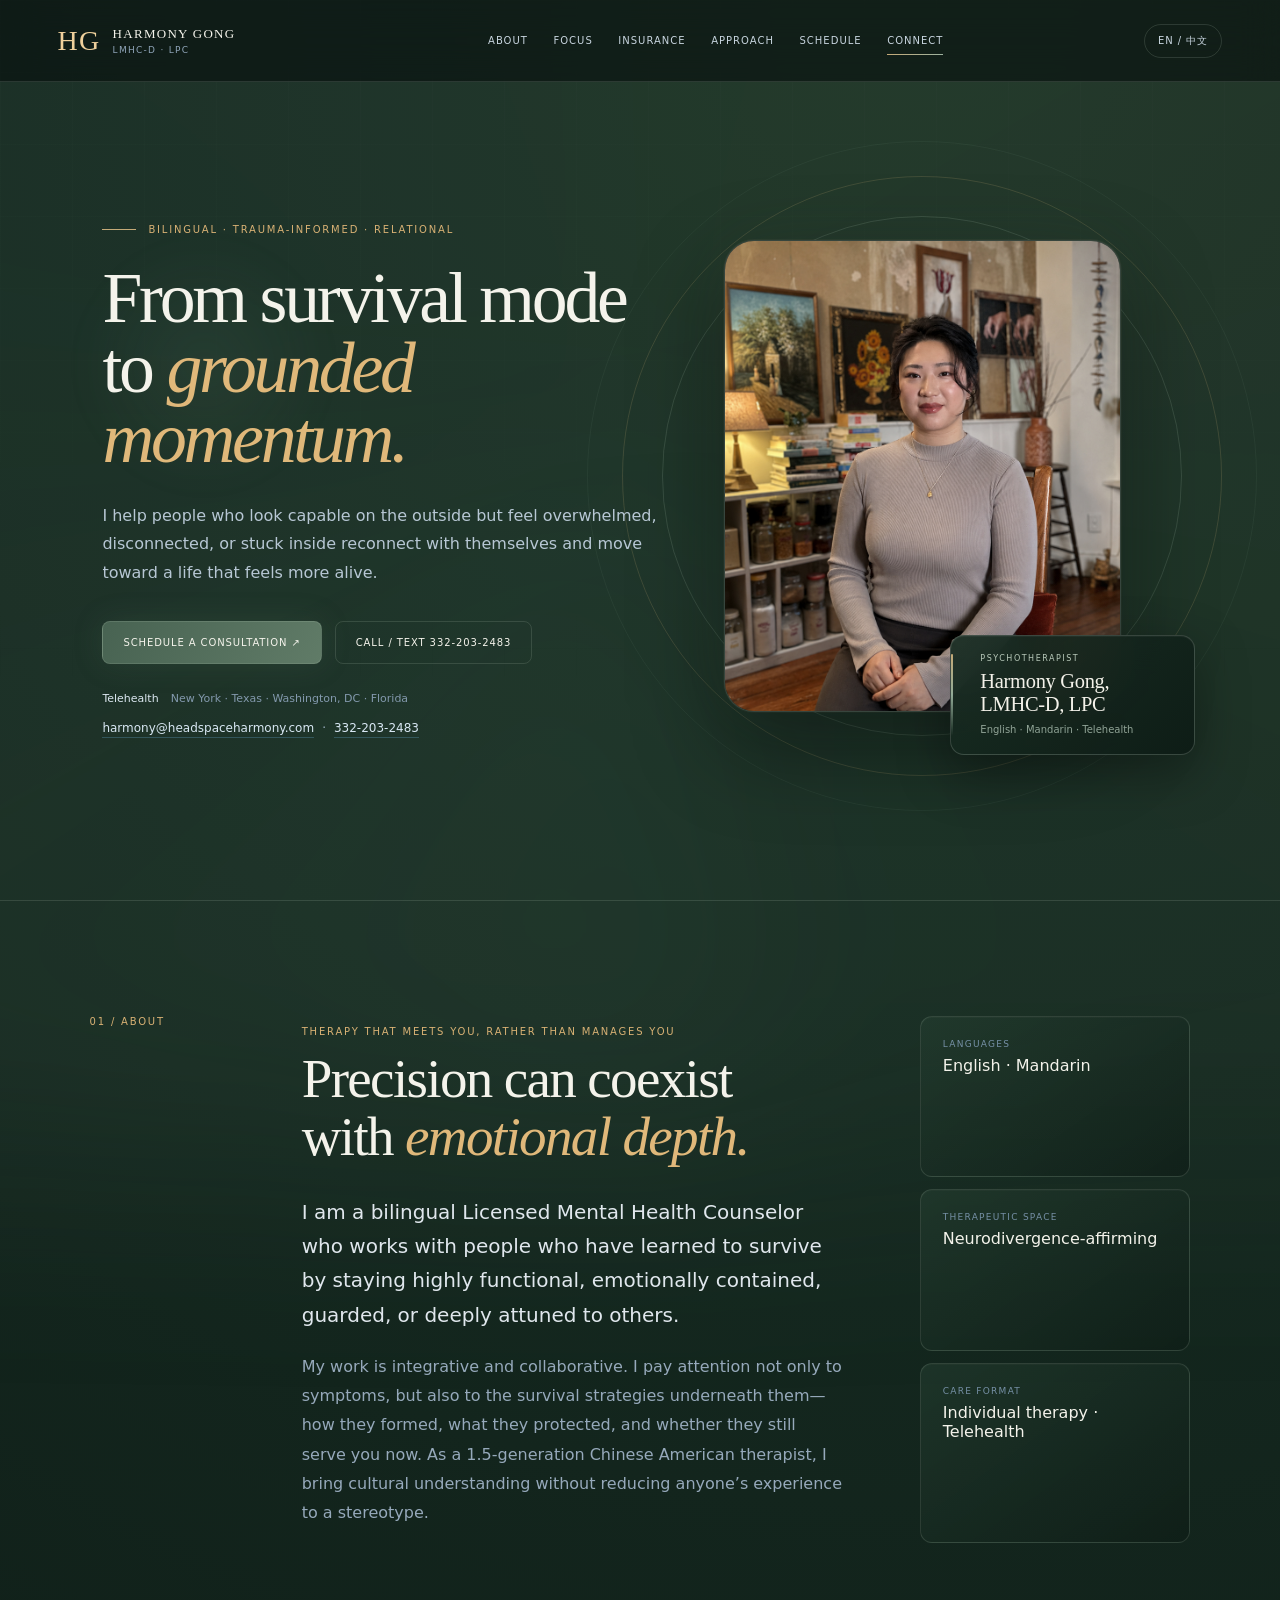
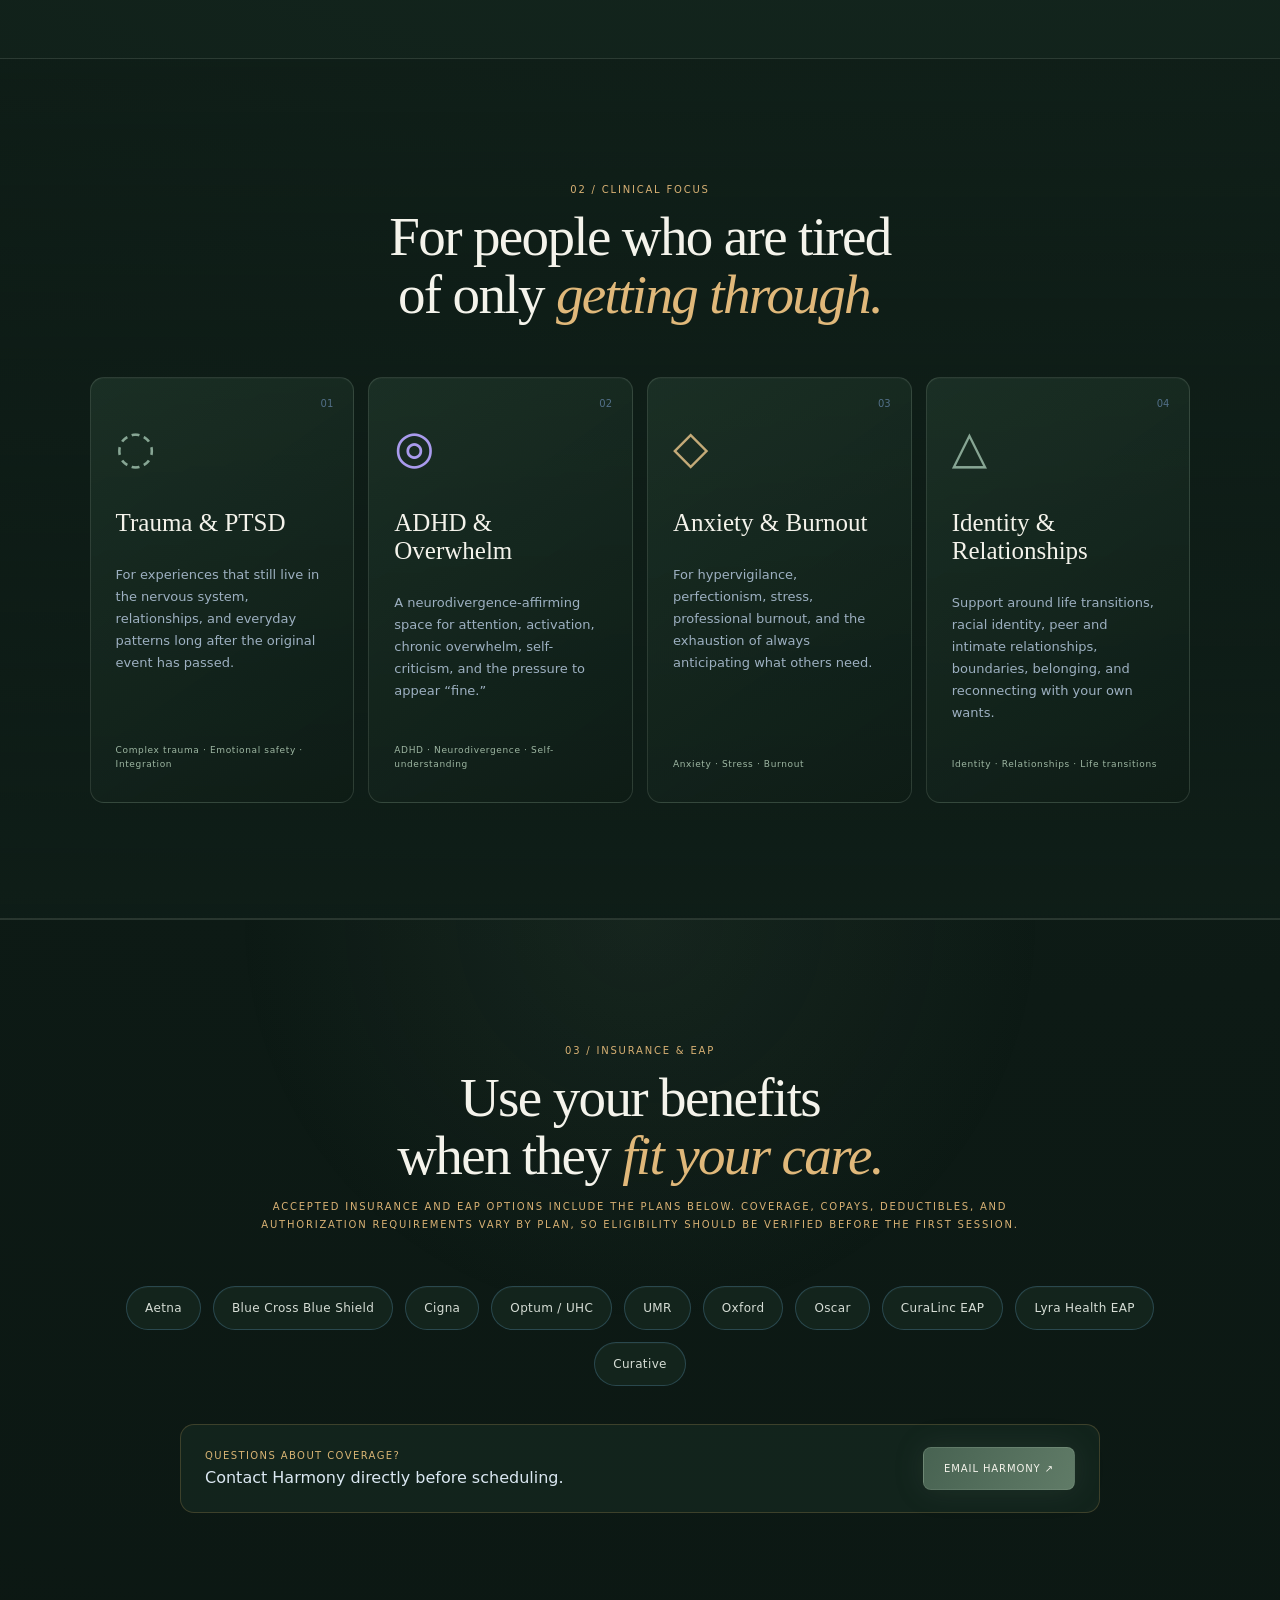
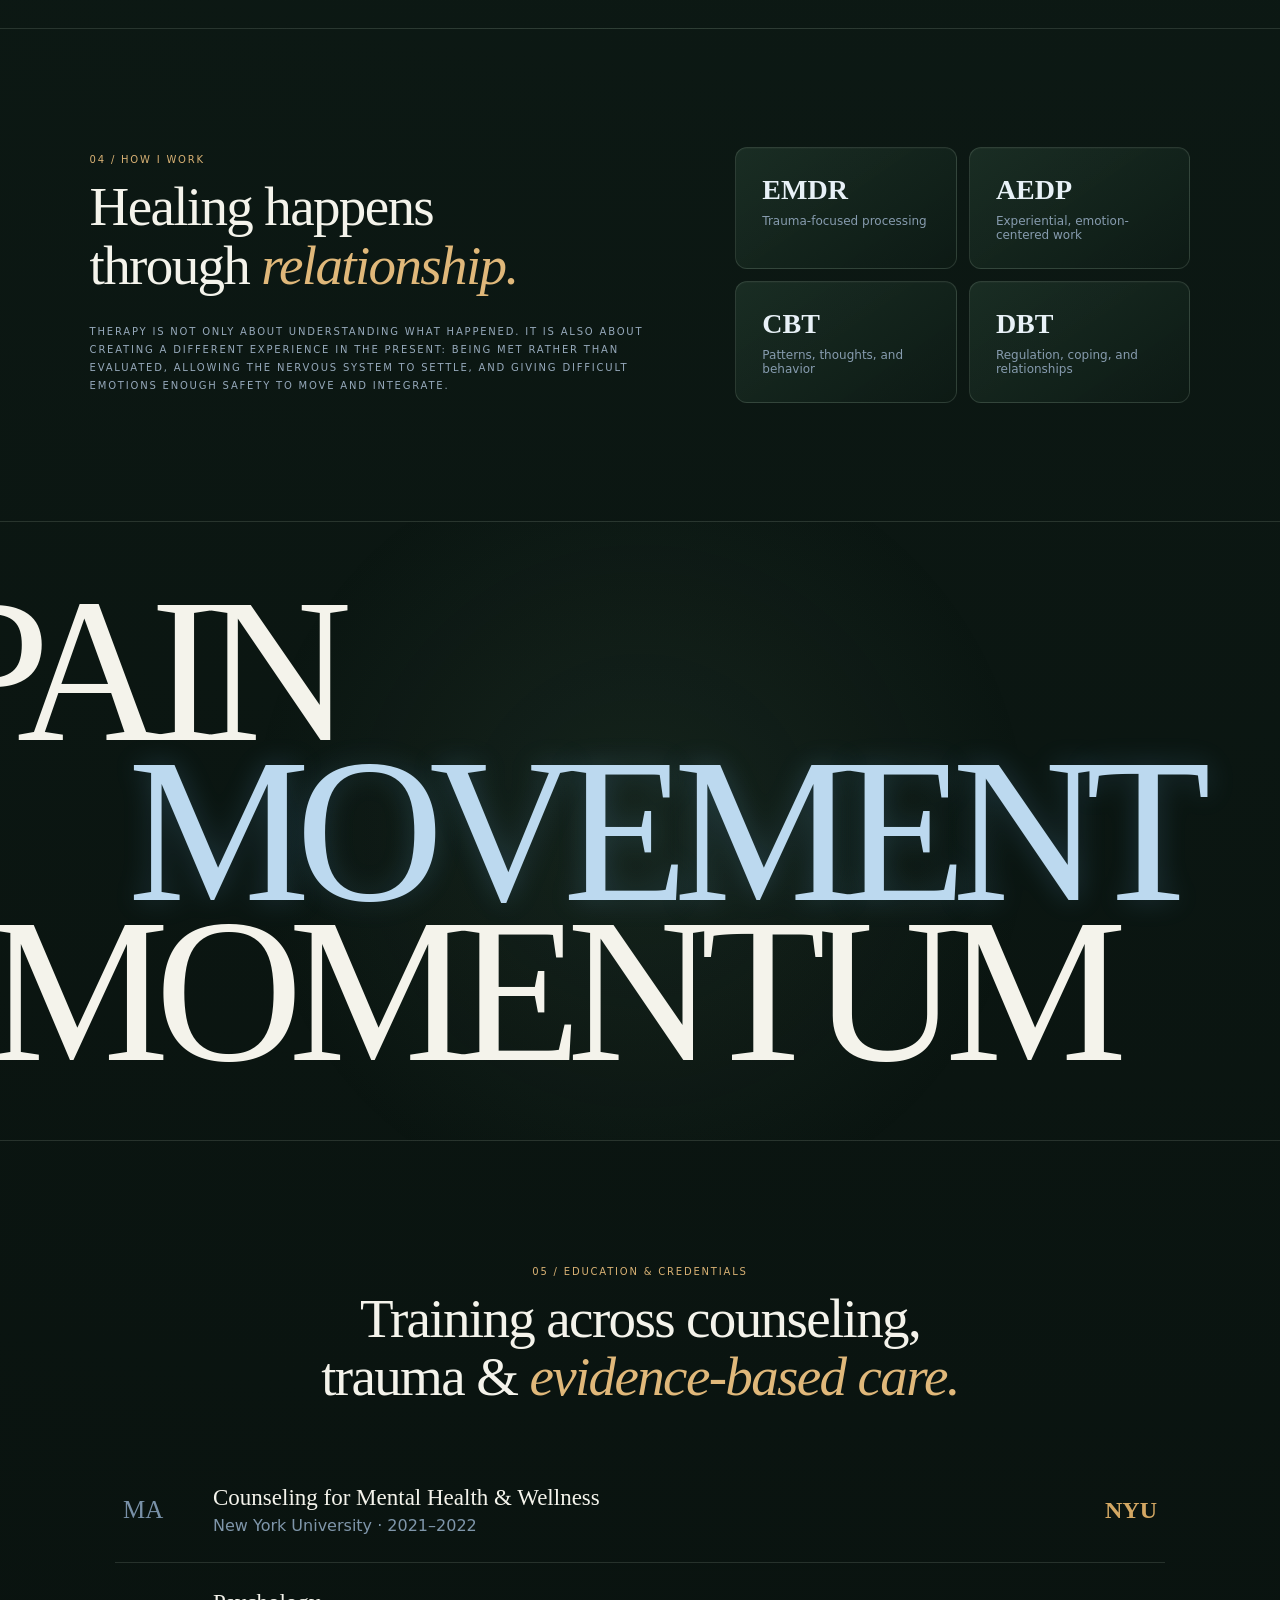
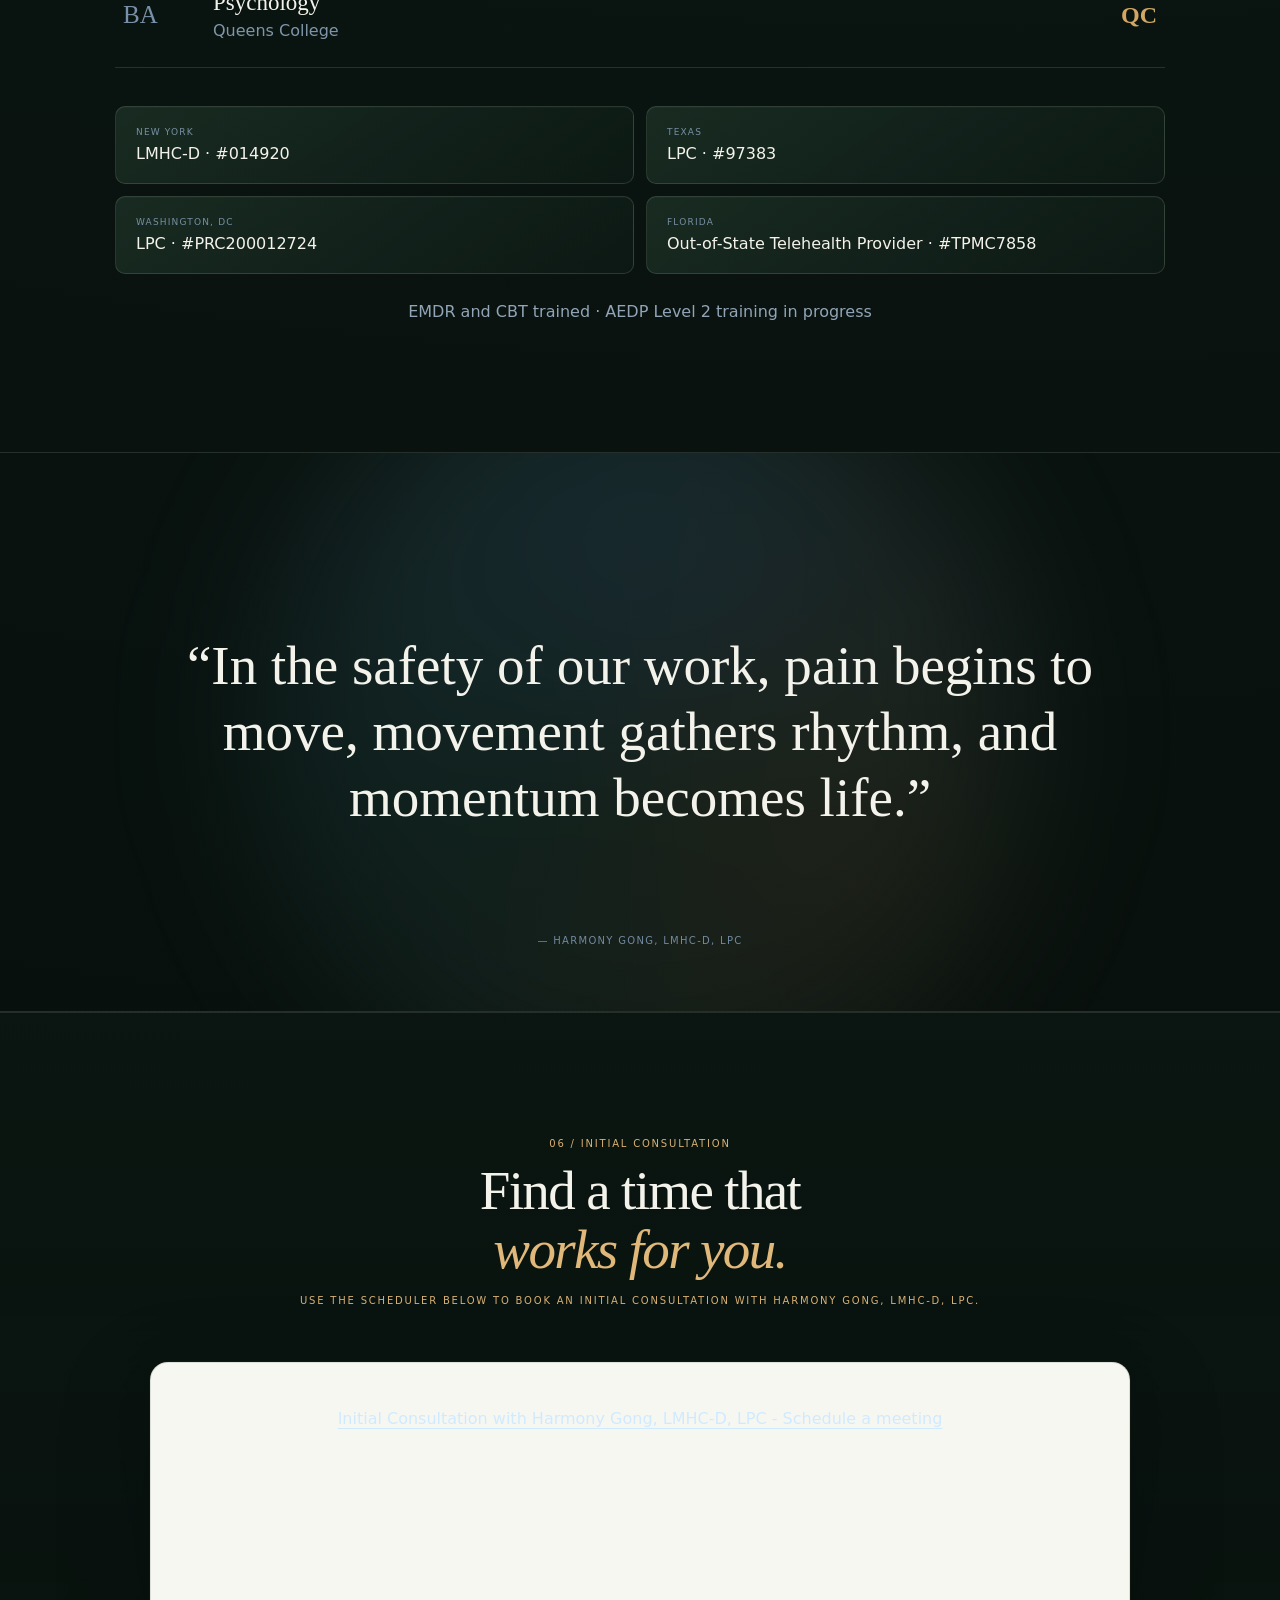
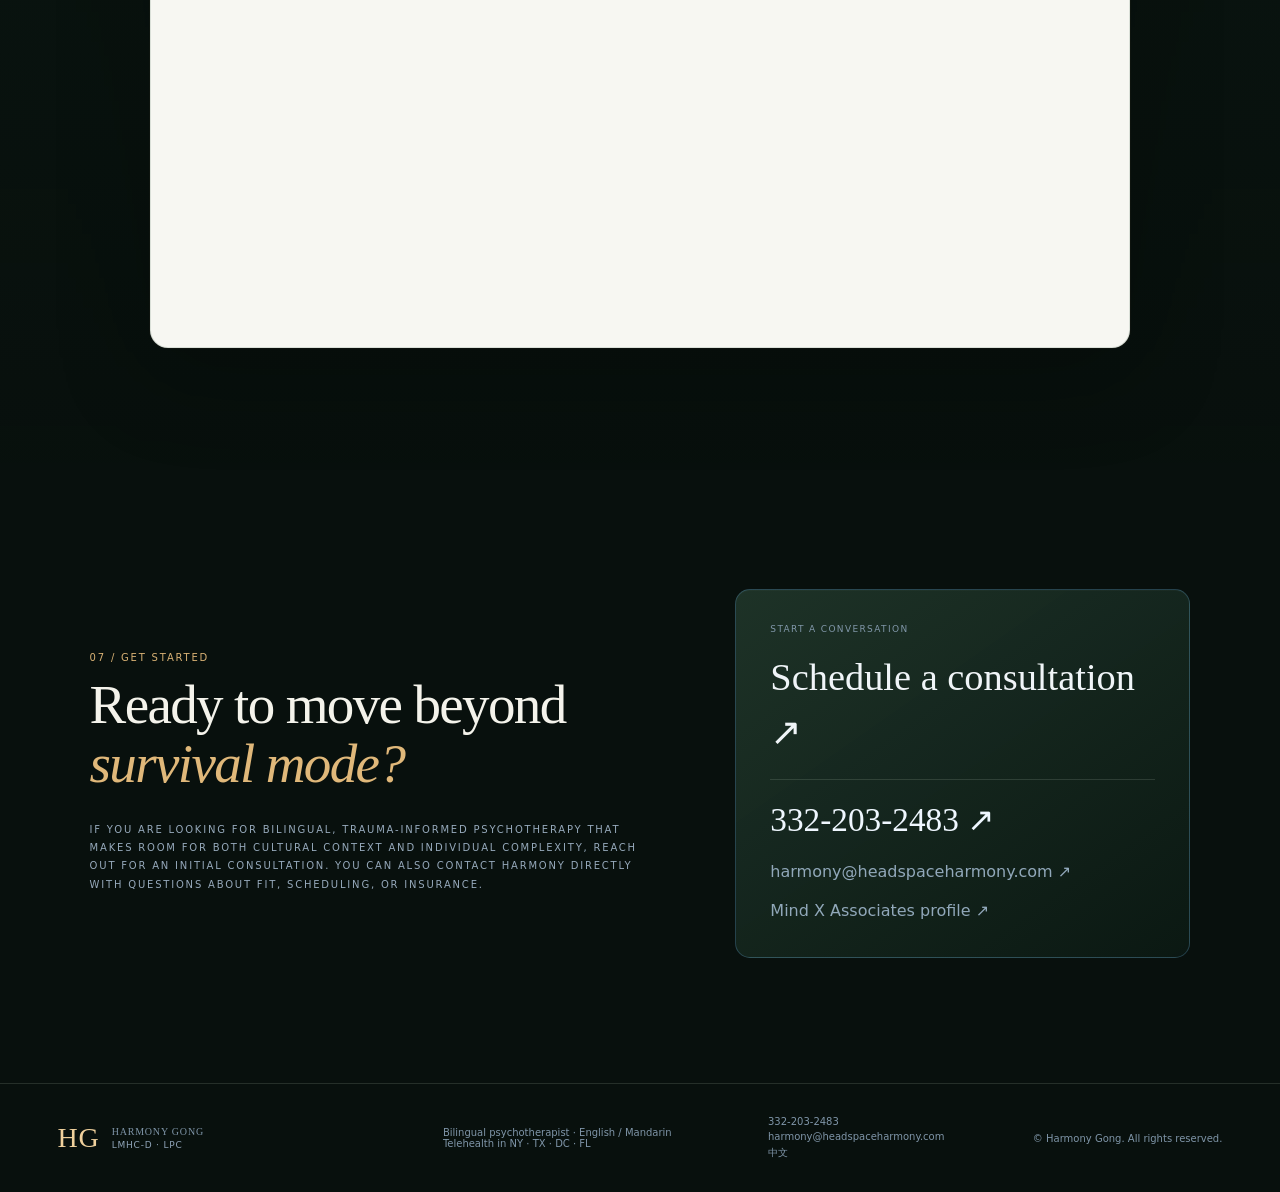
==== commit e0afa1f4: "updated" ====
--- a/index.html
+++ b/index.html
@@ -31,14 +31,13 @@
       <p class="kicker"><span></span>BILINGUAL · TRAUMA-INFORMED · RELATIONAL</p>
       <h1>From survival mode<br>to <em>grounded momentum.</em></h1>
       <p class="lede">I help people who look capable on the outside but feel overwhelmed, disconnected, or stuck inside reconnect with themselves and move toward a life that feels more alive.</p>
-      <div class="actions"><a class="btn primary" href="https://schedule.mindx.us/i/rOYPl10V">SCHEDULE A CONSULTATION ↗</a><a class="btn ghost" href="tel:+13322032483">CALL / TEXT 332-203-2483</a></div>
+      <div class="actions"><a class="btn primary" href="https://schedule.mindx.us/grace-yin">SCHEDULE A CONSULTATION ↗</a><a class="btn ghost" href="tel:+13322032483">CALL / TEXT 332-203-2483</a></div>
       <div class="availability"><b>Telehealth</b><span>New York · Texas · Washington, DC · Florida</span></div><div class="hero-contact"><a href="mailto:harmony@headspaceharmony.com">harmony@headspaceharmony.com</a><span>·</span><a href="tel:+13322032483">332-203-2483</a></div>
     </div>
     <div class="portrait-stage reveal" aria-label="Harmony Gong profile mark">
       <div class="orbit o1"></div><div class="orbit o2"></div><div class="orbit o3"></div>
       <div class="portrait-card"><img src="assets/harmony-gong-profile-hd.jpg" width="1800" height="2400" alt="Harmony Gong, LMHC-D, LPC professional portrait" decoding="async" fetchpriority="high"></div>
-      <div class="signature">Harmony Gong</div>
-      <div class="portrait-caption">THERAPIST · HUMAN · RELATIONAL</div>
+      <div class="portrait-identity"><span>PSYCHOTHERAPIST</span><strong>Harmony Gong, LMHC-D, LPC</strong><small>English · Mandarin · Telehealth</small></div>
     </div>
   </section>
 
@@ -100,11 +99,11 @@
 
   <section class="manifesto"><div class="orb"></div><blockquote class="reveal">“In the safety of our work, pain begins to move, movement gathers rhythm, and momentum becomes life.”</blockquote><span>— HARMONY GONG, LMHC-D, LPC</span></section>
 
-  <section id="schedule" class="section schedule-section"><div class="section-head reveal"><p>06 / INITIAL CONSULTATION</p><h2>Find a time that<br><em>works for you.</em></h2><p class="section-lede">Use the scheduler below to book an initial consultation with Harmony Gong, LMHC-D, LPC.</p></div><div class="schedule-shell reveal"><script type="text/javascript" async src="https://static.zcal.co/embed/v1/embed.js"></script><div class="zcal-inline-widget"><a href="https://schedule.mindx.us/i/rOYPl10V">Initial Consultation with Harmony Gong, LMHC-D, LPC - Schedule a meeting</a></div></div></section>
+  <section id="schedule" class="section schedule-section"><div class="section-head reveal"><p>06 / INITIAL CONSULTATION</p><h2>Find a time that<br><em>works for you.</em></h2><p class="section-lede">Use the scheduler below to book an initial consultation with Harmony Gong, LMHC-D, LPC.</p></div><div class="schedule-shell reveal"><script type="text/javascript" async src="https://static.zcal.co/embed/v1/embed.js"></script><div class="zcal-inline-widget"><a href="https://schedule.mindx.us/grace-yin">Initial Consultation with Harmony Gong, LMHC-D, LPC - Schedule a meeting</a></div></div></section>
 
   <section id="contact" class="section contact">
     <div class="contact-copy reveal"><p>07 / GET STARTED</p><h2>Ready to move beyond<br><em>survival mode?</em></h2><p>If you are looking for bilingual, trauma-informed psychotherapy that makes room for both cultural context and individual complexity, reach out for an initial consultation. You can also contact Harmony directly with questions about fit, scheduling, or insurance.</p></div>
-    <div class="contact-panel reveal"><span>START A CONVERSATION</span><a class="contact-main" href="https://schedule.mindx.us/i/rOYPl10V">Schedule a consultation ↗</a><a class="phone-link" href="tel:+13322032483">332-203-2483 ↗</a><a href="mailto:harmony@headspaceharmony.com">harmony@headspaceharmony.com ↗</a><a href="https://www.mindx.us/harmony-gong">Mind X Associates profile ↗</a></div>
+    <div class="contact-panel reveal"><span>START A CONVERSATION</span><a class="contact-main" href="https://schedule.mindx.us/grace-yin">Schedule a consultation ↗</a><a class="phone-link" href="tel:+13322032483">332-203-2483 ↗</a><a href="mailto:harmony@headspaceharmony.com">harmony@headspaceharmony.com ↗</a><a href="https://www.mindx.us/harmony-gong">Mind X Associates profile ↗</a></div>
   </section>
 </main>
 <footer><div class="footer-brand"><span class="monogram">HG</span><div>HARMONY GONG<small>LMHC-D · LPC</small></div></div><p>Bilingual psychotherapist · English / Mandarin<br>Telehealth in NY · TX · DC · FL</p><div><a href="tel:+13322032483">332-203-2483</a><a href="mailto:harmony@headspaceharmony.com">harmony@headspaceharmony.com</a><a href="zh.html">中文</a></div><span>© Harmony Gong. All rights reserved.</span></footer>
--- a/style.css
+++ b/style.css
@@ -33,3 +33,23 @@
 .schedule-section{background:linear-gradient(180deg,rgba(14,28,22,.46),rgba(9,18,14,.18))}.schedule-shell{background:#f7f7f2;box-shadow:0 26px 80px rgba(0,0,0,.24)}
 .contact-panel{background:linear-gradient(145deg,rgba(38,64,50,.72),rgba(12,26,20,.82))}
 a:focus-visible,button:focus-visible{outline:2px solid #b9cab8;outline-offset:4px}
+
+
+/* 2026 portrait identity + elegant conversion polish */
+.portrait-stage{isolation:isolate}
+.portrait-card{border-radius:30px 30px 74px 30px;border:1px solid rgba(215,225,211,.17);box-shadow:0 34px 90px rgba(0,0,0,.42),0 0 0 1px rgba(196,170,120,.055),0 0 70px rgba(112,145,120,.09)}
+.portrait-card::after{content:"";position:absolute;inset:0;pointer-events:none;background:linear-gradient(135deg,rgba(255,255,255,.08),transparent 25%,transparent 76%,rgba(196,170,120,.055));mix-blend-mode:screen}
+.portrait-identity{position:absolute;z-index:7;right:-3.5%;bottom:7%;width:min(350px,48%);padding:18px 20px 17px;border:1px solid rgba(209,220,207,.2);border-radius:14px;background:linear-gradient(135deg,rgba(25,45,35,.93),rgba(13,27,21,.91));box-shadow:0 18px 52px rgba(0,0,0,.34),inset 0 1px rgba(255,255,255,.04);backdrop-filter:blur(18px);text-align:left}
+.portrait-identity::before{content:"";position:absolute;left:0;top:18px;bottom:18px;width:2px;background:linear-gradient(var(--gold),#91aa97,transparent);border-radius:2px}
+.portrait-identity span{display:block;margin-left:9px;color:#b8c9ba;font-size:8px;letter-spacing:.19em;text-transform:uppercase}
+.portrait-identity strong{display:block;margin:7px 0 6px 9px;color:#f3f1e9;font-family:var(--serif);font-size:clamp(19px,1.6vw,27px);line-height:1.12;font-weight:500;letter-spacing:-.015em}
+.portrait-identity small{display:block;margin-left:9px;color:#91a497;font-size:10px;line-height:1.5}
+.hero-copy::after{content:"";position:absolute;left:-5%;top:4%;width:260px;height:260px;border-radius:50%;background:radial-gradient(circle,rgba(121,153,128,.095),transparent 70%);filter:blur(12px);z-index:-1;pointer-events:none}
+.btn{transition:transform .25s ease,border-color .25s ease,background .25s ease,box-shadow .25s ease}.btn:hover{transform:translateY(-2px);border-color:rgba(211,222,209,.34)}.btn.primary:hover{background:linear-gradient(115deg,#55705d,#718a75);box-shadow:0 14px 38px rgba(0,0,0,.2),0 0 24px rgba(124,158,132,.13)}
+.glass,.card,.approach-grid div,.licenses div,.insurance-chip,.contact-panel{box-shadow:inset 0 1px rgba(255,255,255,.025)}
+.card{overflow:hidden}.card::after{content:"";position:absolute;left:-25%;right:-25%;bottom:-55%;height:55%;border-radius:50%;background:radial-gradient(ellipse,rgba(136,167,144,.11),transparent 68%);pointer-events:none}
+.section-head h2,.intro h2,.approach h2,.contact h2{text-wrap:balance}
+.schedule-shell{border-color:rgba(144,166,148,.28);box-shadow:0 28px 90px rgba(0,0,0,.26),0 0 0 1px rgba(196,170,120,.045)}
+@media(max-width:1050px){.portrait-identity{right:7%;bottom:5%;width:min(360px,52%)}}
+@media(max-width:650px){.portrait-stage{height:auto;padding:26px 0 10px;display:flex;flex-direction:column}.portrait-card{width:min(360px,86vw);border-radius:24px 24px 58px 24px}.portrait-identity{position:relative;right:auto;bottom:auto;width:min(360px,86vw);margin:-18px auto 0;padding:17px 18px;transform:none}.portrait-identity strong{font-size:22px}.o1,.o2,.o3{display:none}}
+@media(max-width:380px){.portrait-identity strong{font-size:20px}.portrait-identity small{font-size:9px}}
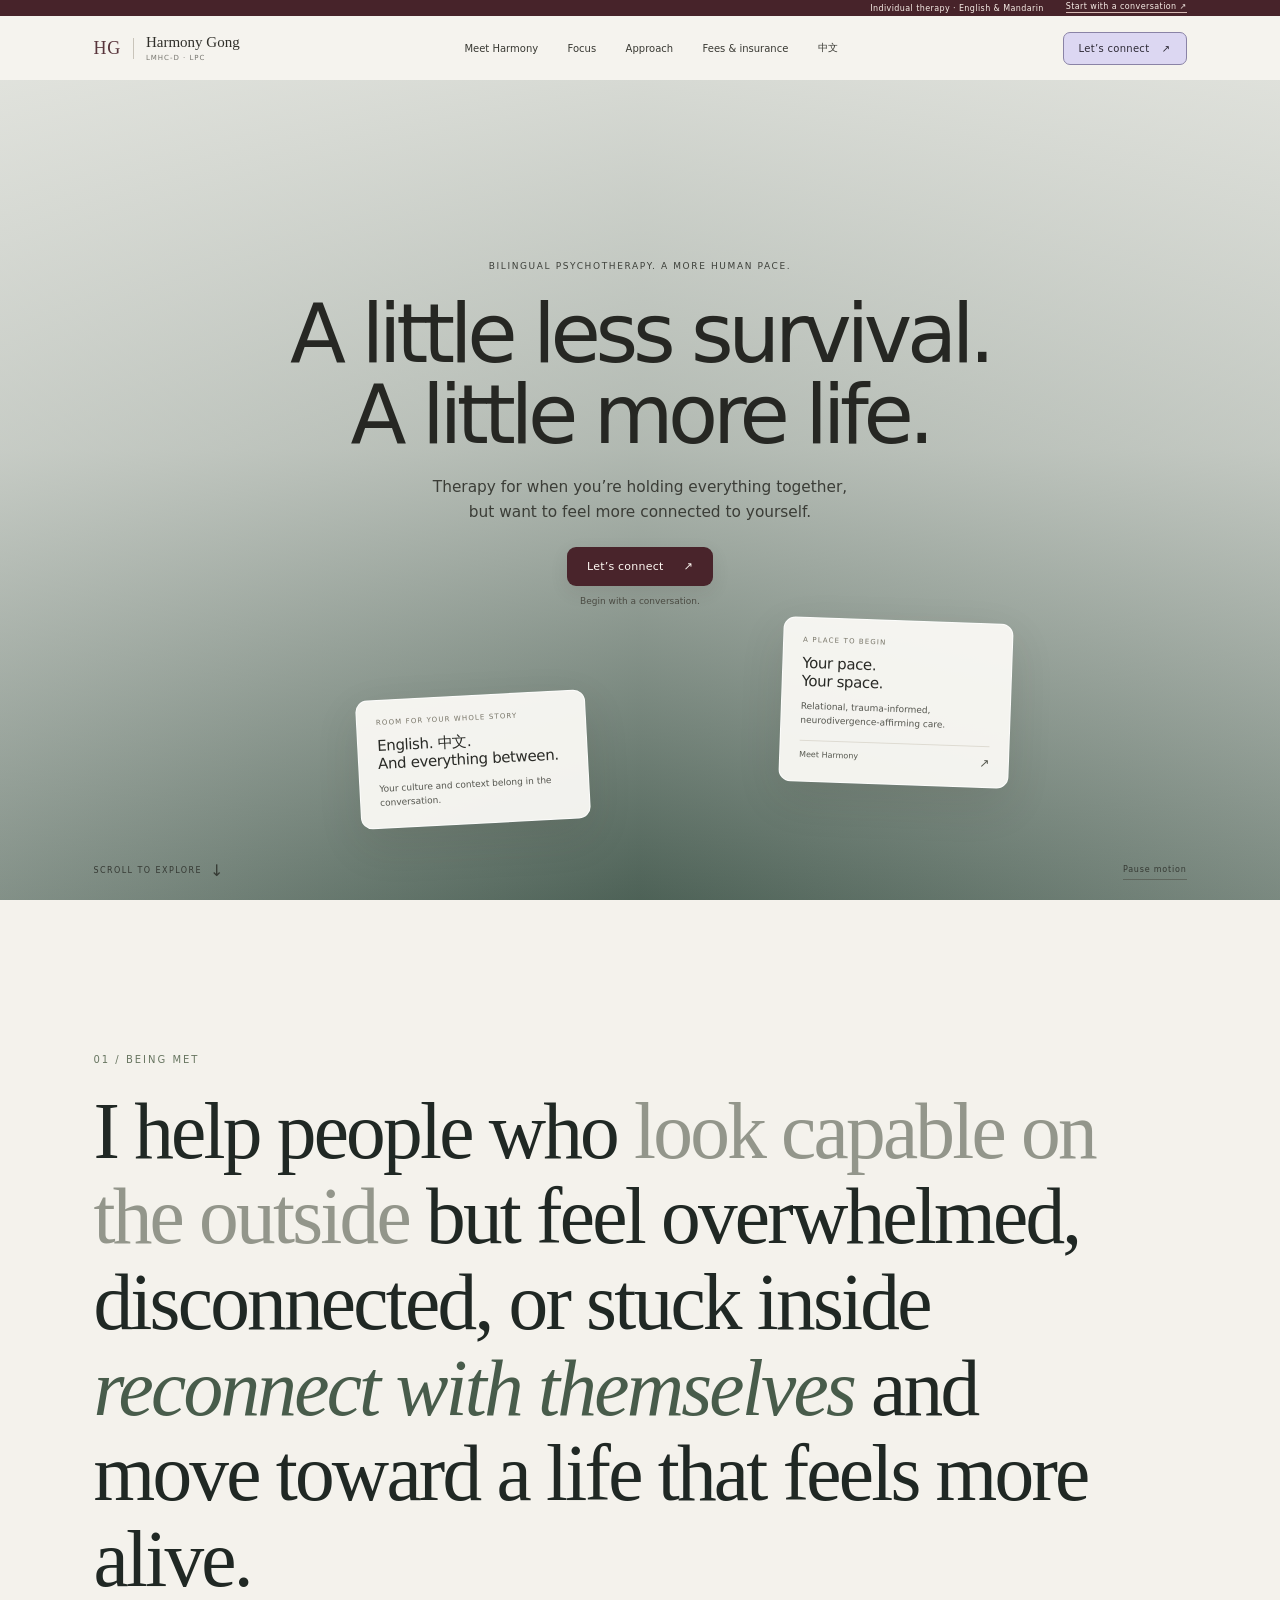
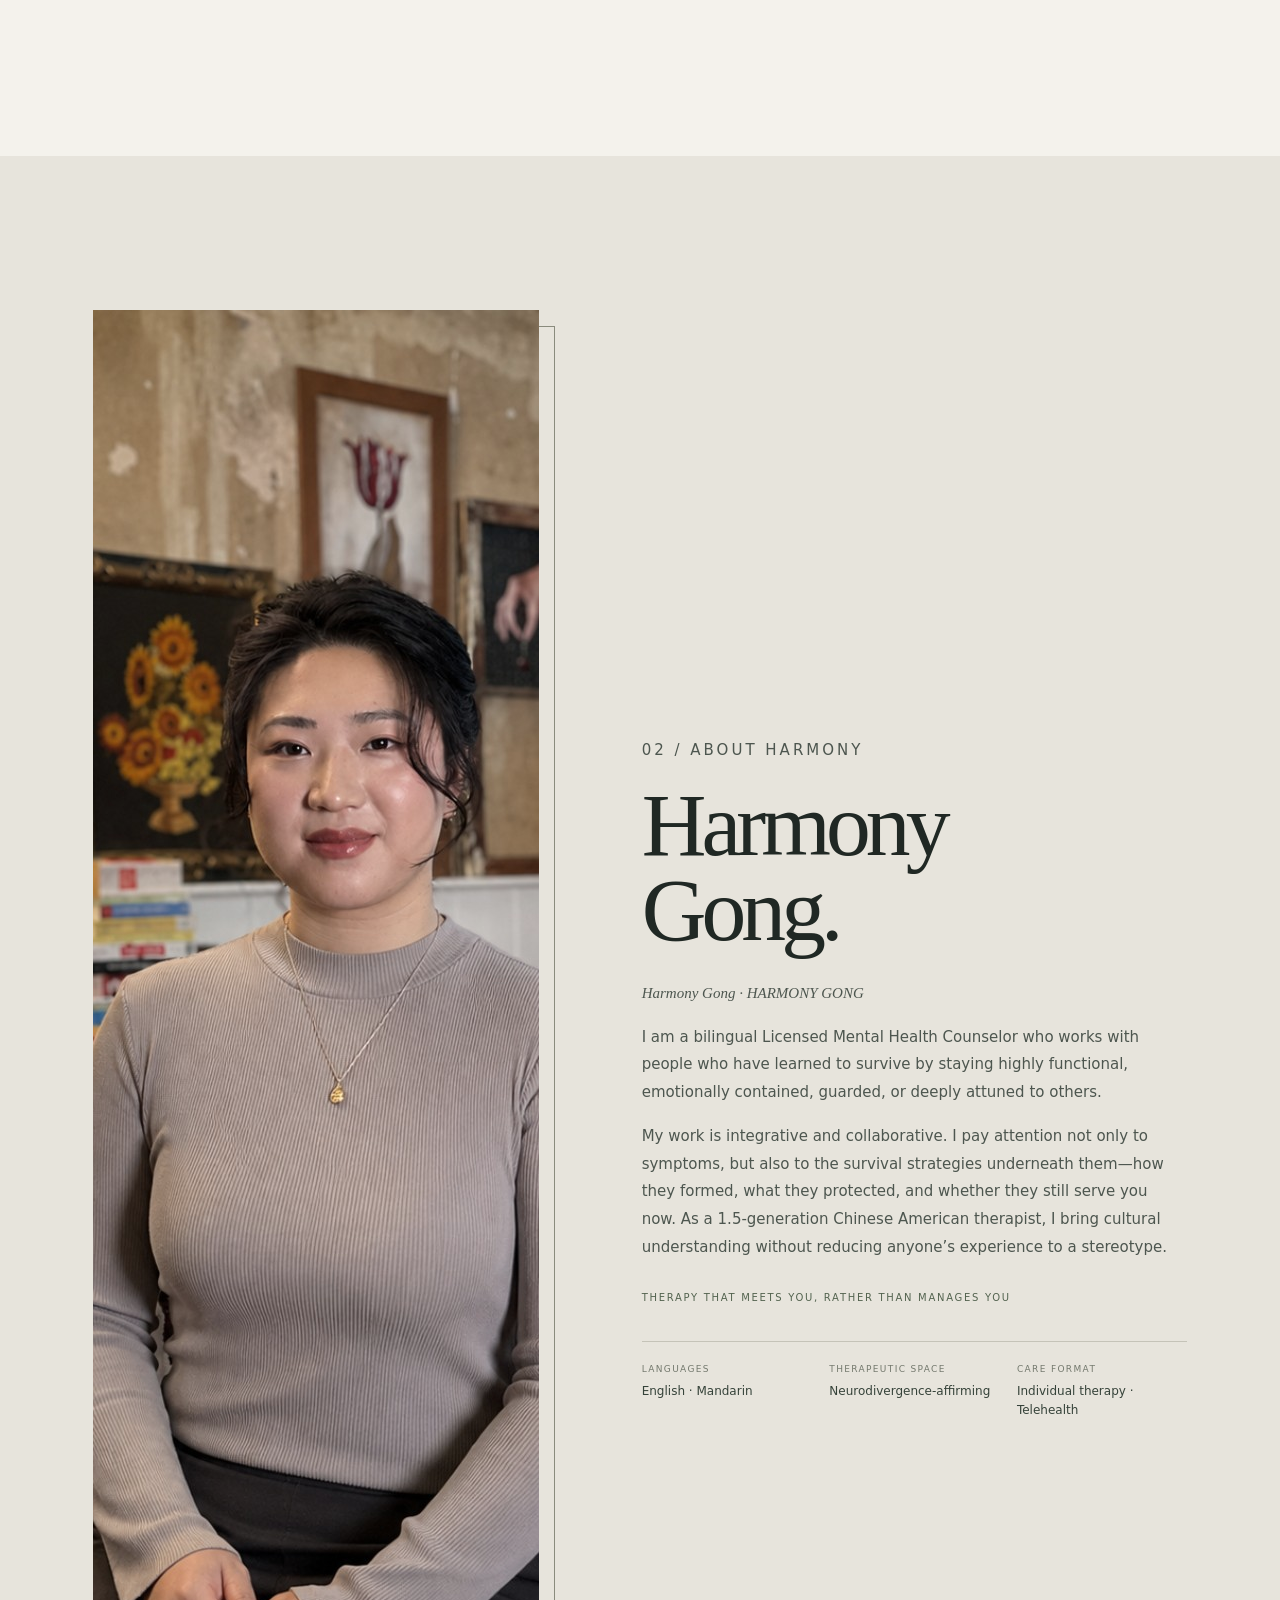
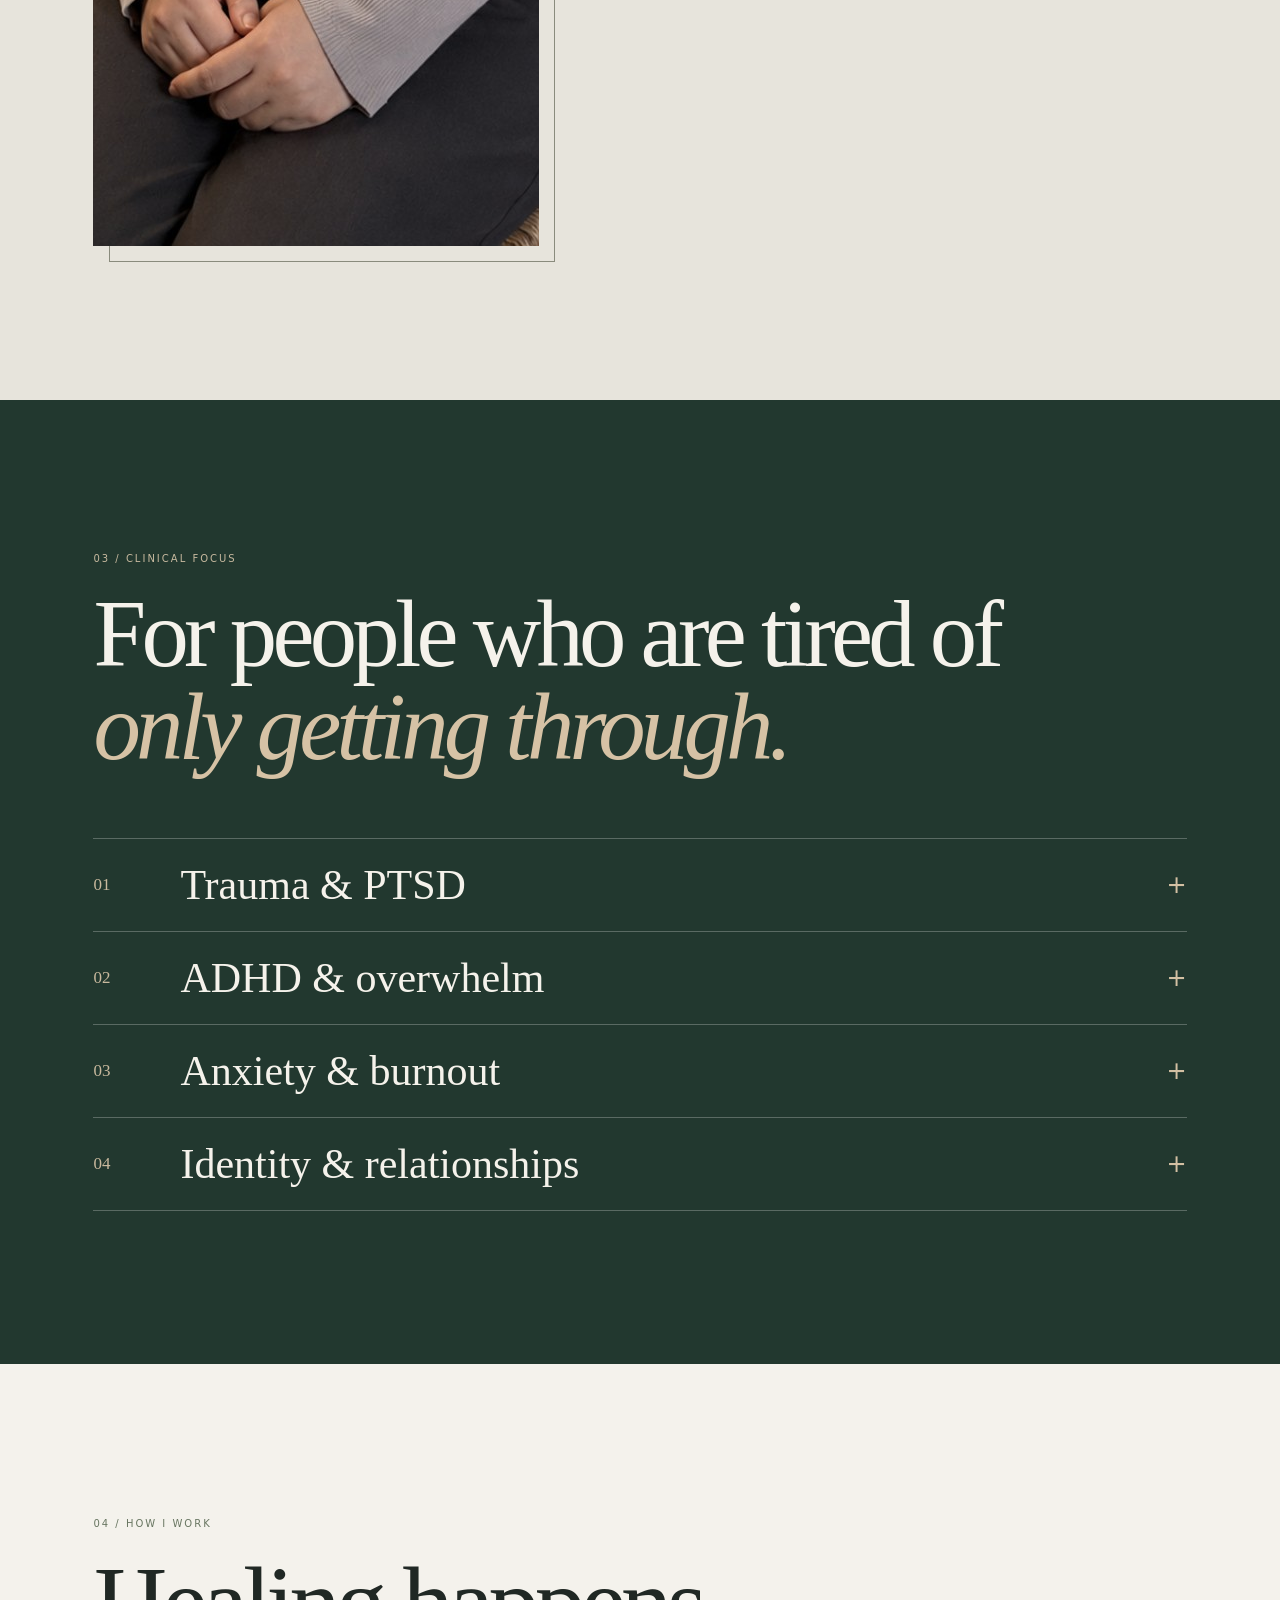
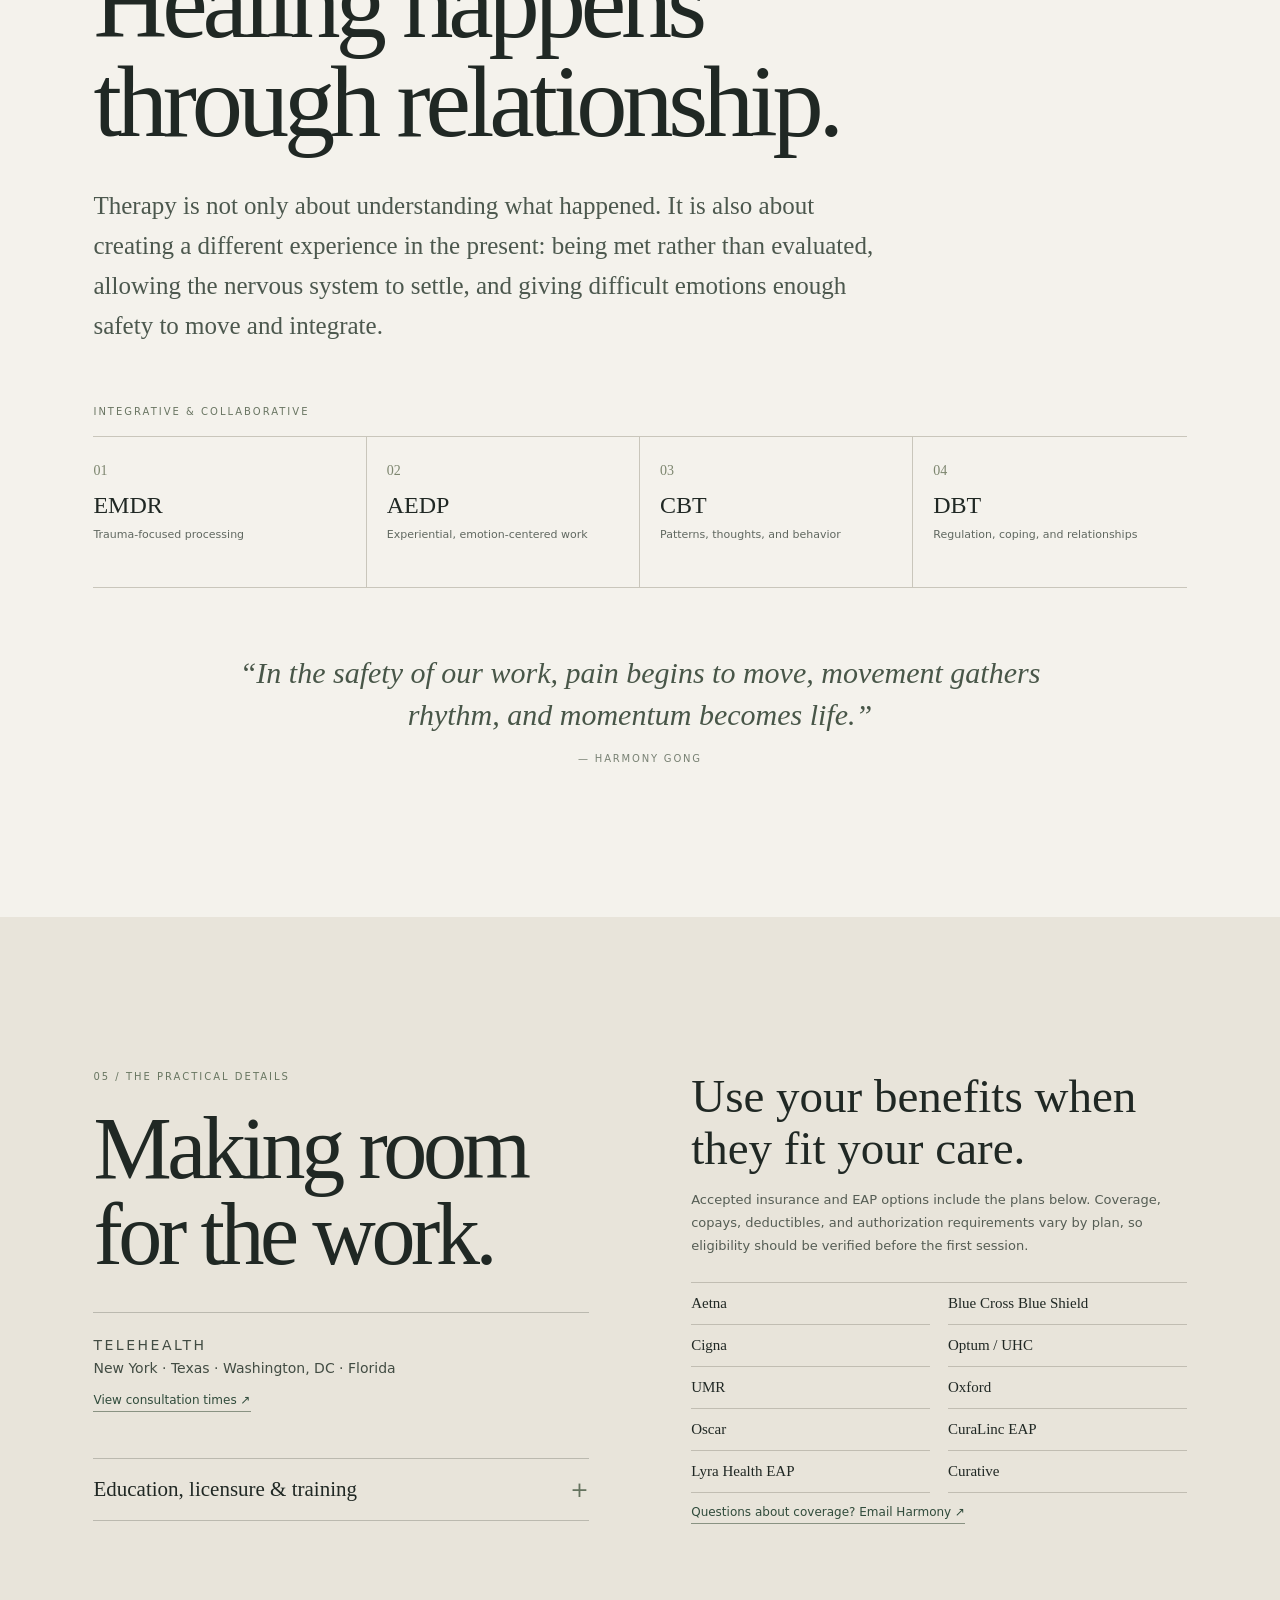
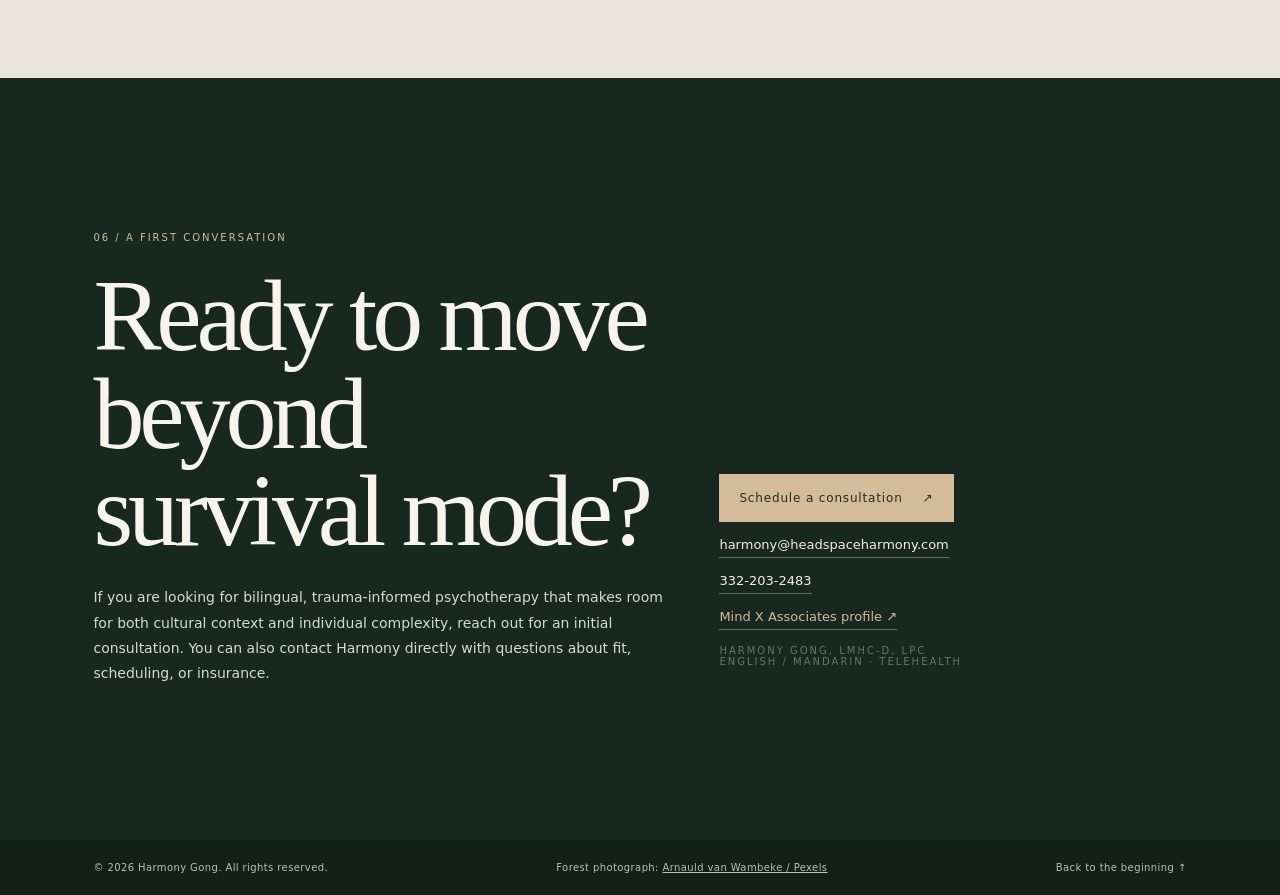
==== commit 11e88943: "Replace site with new Harmony Headspace design" ====
--- a/index.html
+++ b/index.html
@@ -2,110 +2,134 @@
 <html lang="en">
 <head>
   <meta charset="utf-8">
-  <meta name="viewport" content="width=device-width,initial-scale=1">
-  <title>Harmony Gong, LMHC-D, LPC | Bilingual Psychotherapist</title>
-  <meta name="description" content="Harmony Gong, LMHC-D, LPC is a bilingual English/Mandarin psychotherapist offering trauma-informed, relational telehealth therapy for anxiety, trauma, ADHD, burnout, relationships, and life transitions in New York, Texas, Washington DC, and Florida. Insurance and EAP options available.">
-  <meta name="theme-color" content="#0b1511">
-  <meta property="og:type" content="profile">
-  <meta property="og:title" content="Harmony Gong, LMHC-D, LPC">
-  <meta property="og:description" content="Trauma-informed, relational psychotherapy for anxiety, ADHD, burnout, life transitions, identity, relationships, and trauma.">
-  <link rel="alternate" hreflang="en" href="index.html">
-  <link rel="alternate" hreflang="zh-CN" href="zh.html">
-  <link rel="stylesheet" href="style.css">
-  <script type="application/ld+json">{"@context":"https://schema.org","@type":"Person","name":"Harmony Gong","alternateName":"弓唯佳","jobTitle":"Licensed Mental Health Counselor","url":"https://www.mindx.us/harmony-gong","sameAs":["https://www.linkedin.com/in/harmonygong"],"knowsLanguage":["English","Mandarin Chinese"],"alumniOf":[{"@type":"CollegeOrUniversity","name":"New York University"},{"@type":"CollegeOrUniversity","name":"Queens College"}]}</script>
-  <meta property="og:image" content="assets/harmony-gong-profile-hd.jpg">
+  <meta name="viewport" content="width=device-width, initial-scale=1">
+  <meta name="theme-color" content="#f5f3ee">
+  <meta name="description" content="Bilingual, trauma-informed psychotherapy with Harmony Gong, LMHC-D, LPC. English and Mandarin telehealth in New York, Texas, Washington, DC, and Florida.">
+  <title>Harmony Gong, LMHC-D, LPC | Bilingual Psychotherapy</title>
+  <style>
+    :root{--ink:#202824;--paper:#f4f2ec;--warm:#e9e3d8;--forest:#22382f;--deep:#182821;--moss:#87927c;--gold:#d4bb99;--line:#c9c6bb;--muted:#5b625b;--serif:Georgia,"Times New Roman",serif;--sans:system-ui,-apple-system,BlinkMacSystemFont,"Segoe UI",sans-serif;--pad:clamp(24px,7.3vw,112px)}
+    *{box-sizing:border-box}html{scroll-behavior:smooth;scroll-padding-top:80px}body{margin:0;background:var(--paper);color:var(--ink);font-family:var(--sans);-webkit-font-smoothing:antialiased}a{color:inherit}button{font:inherit}a:focus-visible,button:focus-visible,summary:focus-visible{outline:3px solid var(--gold);outline-offset:4px}.skip{position:absolute;left:1rem;top:-5rem;background:white;padding:.8rem 1rem;z-index:20}.skip:focus{top:1rem}.topbar{height:72px;position:absolute;z-index:5;inset:0 0 auto;display:flex;align-items:center;justify-content:space-between;padding:0 var(--pad);color:white;border-bottom:1px solid #ffffff38}.brand{display:flex;align-items:center;gap:15px;text-decoration:none}.monogram{font:22px var(--serif);letter-spacing:.04em}.brand-text{font-size:10px;line-height:1.35;letter-spacing:.15em;text-transform:uppercase}.header-right{display:flex;align-items:center;gap:25px}.header-right a,.menu-toggle{font-size:11px;letter-spacing:.13em;text-transform:uppercase;text-decoration:none;color:inherit}.menu-toggle{border:0;background:none;cursor:pointer;padding:12px 0}.topnav{position:absolute;right:var(--pad);top:62px;min-width:220px;padding:18px 22px;background:var(--paper);color:var(--ink);display:none;box-shadow:0 15px 40px #1113}.topnav.open{display:flex;flex-direction:column;gap:14px}.topnav a{text-decoration:none;font-size:13px}.hero{min-height:100svh;min-height:max(760px,100vh);position:relative;isolation:isolate;display:flex;flex-direction:column;justify-content:center;overflow:hidden;background:#30483c url("https://images.pexels.com/photos/24706137/pexels-photo-24706137.jpeg?auto=compress&cs=tinysrgb&w=2400&q=88") center 47%/cover no-repeat;color:#fff}.hero::before{content:"";position:absolute;inset:0;z-index:-1;background:linear-gradient(90deg,rgba(14,29,23,.82),rgba(19,36,28,.52) 54%,rgba(19,36,28,.06)),linear-gradient(0deg,rgba(12,24,19,.3),transparent 50%)}.hero-inner{width:min(1280px,100%);padding:150px var(--pad) 120px;margin:auto}.eyebrow,.section-index{font-size:10px;letter-spacing:.2em;text-transform:uppercase}.hero .eyebrow{color:#e4d4bd;margin:0 0 30px}.hero h1{max-width:970px;font:400 clamp(58px,10.5vw,142px)/.91 var(--serif);letter-spacing:-.06em;margin:0 0 26px;text-wrap:balance}.hero h1 span{display:block;color:#e7d8c2}.hero-tag{font-size:11px;letter-spacing:.21em;text-transform:uppercase;color:#f4efe6;margin:0}.scroll-enter{position:absolute;bottom:36px;left:var(--pad);display:flex;align-items:center;gap:17px;color:#eee8dc;text-decoration:none;font-size:10px;letter-spacing:.18em;text-transform:uppercase}.scroll-enter span:last-child{font-size:21px}.motion-button{position:absolute;bottom:36px;right:var(--pad);border:0;border-bottom:1px solid #ffffff70;background:transparent;color:#eee8dc;padding:0 0 5px;font-size:10px;letter-spacing:.1em;cursor:pointer}.section{padding:clamp(84px,12vw,160px) var(--pad)}.section-inner{width:min(1180px,100%);margin:auto}.section-index{color:#687661;margin:0 0 24px}.intro-section{background:var(--paper)}.statement{font:400 clamp(35px,6.2vw,82px)/1.08 var(--serif);letter-spacing:-.035em;max-width:1050px;margin:0}.statement .soft{color:#93968b}.statement .em{font-style:italic;color:#485c4b}.about-section{background:#e7e4dc}.about-grid{display:grid;grid-template-columns:.9fr 1.1fr;align-items:center;gap:clamp(42px,8vw,120px)}.portrait-frame{position:relative;width:min(100%,490px);margin:auto 0}.portrait-frame::after{content:"";position:absolute;inset:16px -16px -16px 16px;border:1px solid #8a8b7d;pointer-events:none}.portrait{position:relative;z-index:1;display:block;width:100%;aspect-ratio:4/5;object-fit:cover;object-position:center 23%;filter:saturate(.88)}.about-copy .section-index{margin-bottom:19px}.about-copy h2{font:400 clamp(51px,7vw,93px)/.94 var(--serif);letter-spacing:-.055em;margin:0 0 28px}.name-small{font:italic 14px var(--serif);color:#6a7168;margin:0 0 18px}.about-copy p{font-size:15px;line-height:1.85;color:#4d564f;margin:0 0 16px;max-width:620px}.tagline{font-size:10px!important;letter-spacing:.17em;text-transform:uppercase;color:#53634f!important;margin-top:27px!important}.facts{display:grid;grid-template-columns:repeat(3,1fr);gap:18px;margin-top:34px;padding-top:22px;border-top:1px solid #c5c3b8}.fact-label{font-size:9px;letter-spacing:.15em;color:#74796e;text-transform:uppercase;margin-bottom:8px}.fact-value{font-size:12px;line-height:1.55;color:#354239}.focus-section{background:var(--forest);color:#f5f2eb}.focus-section .section-index{color:#c7b99f}.focus-heading{font:400 clamp(48px,7.4vw,98px)/.98 var(--serif);letter-spacing:-.05em;max-width:960px;margin:0 0 64px}.focus-heading em{color:#d6c2a5}.focus-list{border-top:1px solid #ffffff40}.focus-item{border-bottom:1px solid #ffffff40}.focus-item summary{list-style:none;cursor:pointer;display:grid;grid-template-columns:75px 1fr 34px;align-items:center;padding:22px 0;gap:12px}.focus-item summary::-webkit-details-marker{display:none}.focus-num{font:17px var(--serif);color:#c9b99e}.focus-title{font:400 clamp(23px,3.3vw,42px) var(--serif)}.focus-icon{font-size:24px;color:#d3c0a3;text-align:right;transition:transform .2s}.focus-item[open] .focus-icon{transform:rotate(45deg)}.focus-body{padding:0 70px 27px 87px;max-width:840px;color:#d9ded7;font-size:14px;line-height:1.8}.focus-body p{margin:0 0 11px}.focus-tags{font-size:10px;letter-spacing:.08em;text-transform:uppercase;color:#cfb997}.approach-section{background:var(--paper)}.approach-heading{font:400 clamp(54px,8vw,105px)/.97 var(--serif);letter-spacing:-.05em;max-width:900px;margin:0 0 34px}.approach-intro{max-width:800px;font:400 clamp(18px,2.2vw,25px)/1.6 var(--serif);color:#4c584e;margin:0 0 60px}.method-label{font-size:10px;text-transform:uppercase;letter-spacing:.2em;color:#697562;margin:0 0 19px}.methods{display:grid;grid-template-columns:repeat(4,1fr);border-top:1px solid var(--line);border-bottom:1px solid var(--line)}.method{padding:23px 18px 25px 0;border-right:1px solid var(--line);min-height:150px}.method:not(:first-child){padding-left:20px}.method:last-child{border:0}.method-num{font:14px var(--serif);color:#7d866f}.method h3{font:400 24px var(--serif);margin:13px 0 7px}.method p{font-size:11px;line-height:1.6;color:#606860;margin:0}.quote{margin:64px auto 0;max-width:830px;text-align:center;font:italic 30px/1.4 var(--serif);color:#485648}.quote cite{display:block;margin-top:17px;font:10px var(--sans);font-style:normal;letter-spacing:.18em;text-transform:uppercase;color:#788173}.practical-section{background:#e8e4da}.practical-grid{display:grid;grid-template-columns:1fr 1fr;gap:clamp(40px,8vw,120px);align-items:start}.practical-heading{font:400 clamp(48px,7vw,88px)/.98 var(--serif);letter-spacing:-.05em;margin:0 0 34px}.info-block{padding:21px 0;border-top:1px solid #bbb9af}.info-kicker{font-size:9px;letter-spacing:.18em;text-transform:uppercase;color:#6b7566;margin:0 0 9px}.info-block p{font-size:14px;line-height:1.65;margin:0;color:#424c43}.text-link{display:inline-block;margin-top:12px;color:#304b3b;text-decoration:none;border-bottom:1px solid #899282;padding-bottom:4px;font-size:12px}.insurance-title{font:400 clamp(30px,4vw,47px)/1.1 var(--serif);margin:0 0 15px}.insurance-copy{font-size:13px;line-height:1.75;color:#555d54;margin:0 0 25px}.insurance-list{display:flex;flex-wrap:wrap;gap:0 18px;border-top:1px solid #c1bdb2}.insurance-list span{font:15px var(--serif);padding:12px 0;border-bottom:1px solid #c1bdb2;flex:1 1 40%}.accordion{border-top:1px solid #bbb9af;margin-top:25px}.accordion details{border-bottom:1px solid #bbb9af}.accordion summary{list-style:none;display:flex;justify-content:space-between;align-items:center;padding:18px 0;cursor:pointer;font:21px var(--serif)}.accordion summary::-webkit-details-marker{display:none}.accordion summary span{font:22px var(--sans);color:#65735f}.credential-content{padding:0 25px 22px 0;font-size:12px;line-height:1.75;color:#505950}.credential-content p{margin:0 0 8px}.contact-section{background:var(--deep);color:#f7f4ed}.contact-grid{display:grid;grid-template-columns:1.1fr .9fr;gap:55px;align-items:end}.contact-section .section-index{color:#cfbd9d}.contact-heading{font:400 clamp(54px,8vw,102px)/.96 var(--serif);letter-spacing:-.05em;margin:0 0 25px;max-width:760px}.contact-copy{font-size:14px;line-height:1.8;color:#d6d9d2;max-width:740px;margin:0}.contact-actions{display:flex;flex-direction:column;align-items:flex-start;gap:15px}.button{display:inline-flex;align-items:center;gap:20px;text-decoration:none;background:var(--gold);color:#1f2c24;padding:17px 20px;font-size:12px;letter-spacing:.07em;transition:background .2s,transform .2s}.button:hover{background:#e4ccb0;transform:translateY(-2px)}.contact-link{font-size:13px;text-decoration:none;color:#f3eee5;border-bottom:1px solid #ffffff50;padding-bottom:5px;width:fit-content}.contact-link:hover{border-color:var(--gold)}.contact-profile{color:var(--gold)}.footer{background:#131f19;color:#b9c0b8;padding:22px var(--pad);display:flex;justify-content:space-between;gap:14px;flex-wrap:wrap;font-size:10px;letter-spacing:.04em}.footer a{color:inherit}.back-top{text-decoration:none}.reveal{opacity:1;transform:none}.js-motion .reveal{opacity:0;transform:translateY(18px);transition:opacity .7s ease,transform .7s ease}.js-motion .reveal.visible{opacity:1;transform:none}
+    @media(max-width:760px){:root{--pad:25px}.topbar{height:64px}.brand{gap:10px}.brand-text{font-size:8px}.header-right{gap:16px}.header-right a,.menu-toggle{font-size:9px}.hero{min-height:790px;min-height:100svh;background-position:58% center}.hero::before{background:linear-gradient(90deg,rgba(14,29,23,.78),rgba(19,36,28,.42)),linear-gradient(0deg,rgba(12,24,19,.32),transparent 72%)}.hero-inner{padding:165px var(--pad) 130px}.hero h1{font-size:clamp(58px,14vw,100px)}.hero-tag{font-size:9px;letter-spacing:.14em}.scroll-enter{bottom:27px;font-size:9px}.motion-button{bottom:29px;font-size:9px}.section{padding:82px var(--pad)}.about-grid{grid-template-columns:1fr;gap:53px}.portrait-frame{width:82%;margin:0 auto 0 0}.portrait{aspect-ratio:4/5;object-position:center 21%}.about-copy h2{font-size:70px}.facts{gap:12px}.fact-label{font-size:8px}.fact-value{font-size:11px}.focus-heading{margin-bottom:43px}.focus-item summary{grid-template-columns:45px 1fr 24px;padding:19px 0}.focus-body{padding:0 5px 23px 57px;font-size:13px}.methods{grid-template-columns:repeat(2,1fr)}.method{min-height:130px;border-bottom:1px solid var(--line)}.method:nth-child(2){border-right:0;padding-left:20px}.method:nth-child(3){padding-left:0}.method:nth-child(4){border-right:0;padding-left:20px}.method:nth-last-child(-n+2){border-bottom:0}.quote{font-size:25px;margin-top:48px}.practical-grid{grid-template-columns:1fr;gap:55px}.contact-grid{grid-template-columns:1fr;gap:34px}.contact-heading{font-size:69px}.footer{padding:20px var(--pad)}}
+    @media(max-width:430px){.brand-text{max-width:85px;line-height:1.5}.header-right{gap:12px}.hero h1{font-size:58px}.facts{grid-template-columns:1fr;gap:13px}.fact{display:grid;grid-template-columns:125px 1fr;align-items:baseline}.method h3{font-size:22px}.method p{font-size:10px}.insurance-list span{font-size:14px}.about-copy h2{font-size:61px}}
+    @media(prefers-reduced-motion:reduce){html{scroll-behavior:auto}*,*::before,*::after{animation-duration:.01ms!important;animation-iteration-count:1!important;transition-duration:.01ms!important}.js-motion .reveal{opacity:1;transform:none}}
+
+    /* Visual direction from the supplied reference: airy forest, compact navigation, centered invitation. */
+    .noticebar{height:16px;background:#47232a;color:#f7eee7;display:flex;justify-content:flex-end;align-items:center;gap:22px;padding:0 var(--pad);font-size:8px;letter-spacing:.05em}.noticebar a{color:inherit;text-decoration:none;border-bottom:1px solid #d7b9b4;line-height:1.1}
+    .topbar{height:64px;position:relative;color:#302f2a;background:#f5f3ee;border:0;padding:0 var(--pad)}.brand{gap:12px}.monogram{font-size:18px;color:#58343b;border-right:1px solid #c9c4ba;padding-right:12px}.brand-name{font:15px var(--serif);line-height:1.1}.brand-name small{display:block;font:7px var(--sans);letter-spacing:.14em;color:#77766f;margin-top:4px}.topnav{position:static;min-width:unset;padding:0;background:transparent;box-shadow:none;display:flex;flex-direction:row;align-items:center;gap:clamp(14px,2.3vw,34px)}.topnav a{font-size:10px;color:#383832;white-space:nowrap}.header-right{gap:15px}.header-right .menu-toggle{display:none}.nav-cta{font-size:10px!important;letter-spacing:.03em!important;text-transform:none!important;color:#2d2a35!important;text-decoration:none;border:1px solid #8a83a6;border-radius:7px;background:#dcd7f2;padding:10px 15px;white-space:nowrap}.nav-cta span{margin-left:9px}
+    .hero{min-height:calc(100svh - 80px);min-height:max(660px,calc(100vh - 80px));color:#272723;background-position:center 42%;background-size:cover}.hero::before{background:linear-gradient(180deg,rgba(246,245,240,.83),rgba(246,245,240,.63) 45%,rgba(246,245,240,.1) 100%),linear-gradient(90deg,rgba(248,247,243,.35),rgba(248,247,243,.05) 50%,rgba(248,247,243,.3))}.hero-inner{width:min(950px,100%);padding:clamp(95px,13vh,150px) 25px 230px;text-align:center;position:relative;z-index:1}.hero .eyebrow{color:#3e413b;font-size:9px;letter-spacing:.18em;margin-bottom:22px}.hero h1{max-width:950px;margin:0 auto 20px;color:#262723;font:400 clamp(46px,6.4vw,88px)/.99 var(--sans);letter-spacing:-.065em}.hero h1 span{color:#262723}.hero-tag{font-size:clamp(13px,1.2vw,16px);font-weight:400;letter-spacing:0;line-height:1.65;text-transform:none;color:#3b3d37;margin:0 auto 22px}.hero-cta{display:inline-flex;align-items:center;gap:20px;margin:0 auto;text-decoration:none;border-radius:9px;padding:13px 20px;background:#49242b;color:#fffaf4;font-size:11px;letter-spacing:.02em;box-shadow:0 6px 18px #311b2018;transition:transform .2s,background .2s}.hero-cta:hover{background:#65333c;transform:translateY(-2px)}.hero-caption{font-size:9px;color:#4b4b43;margin:10px 0 0}.story-card{position:absolute;z-index:2;width:clamp(170px,18vw,240px);padding:18px 19px 17px;background:rgba(250,249,245,.95);color:#292a26;text-decoration:none;border:1px solid #ffffffc0;border-radius:12px;box-shadow:0 16px 44px #322d251e;display:flex;flex-direction:column;gap:10px;transition:transform .25s,box-shadow .25s}.story-card:hover{transform:translateY(-5px) rotate(0)!important;box-shadow:0 20px 48px #322d2530}.story-card-left{left:clamp(24px,28vw,420px);bottom:76px;transform:rotate(-3deg)}.story-card-right{right:clamp(24px,21vw,320px);bottom:115px;transform:rotate(2deg)}.card-kicker{font-size:7px;letter-spacing:.16em;text-transform:uppercase;color:#777467}.story-card strong{font-size:15px;line-height:1.2;font-weight:500;letter-spacing:-.025em}.story-card>span:not(.card-kicker):not(.card-link){font-size:9px;line-height:1.55;color:#55564f}.card-link{border-top:1px solid #dedbd2;margin-top:2px;padding-top:9px;display:flex;justify-content:space-between;font-size:8px;color:#56584f}.card-link b{font-size:12px;font-weight:400}.scroll-enter{left:var(--pad);bottom:20px;color:#363a34;font-size:8px;gap:8px}.scroll-enter span:last-child{font-size:16px}.motion-button{right:var(--pad);bottom:20px;color:#363a34;border-color:#46483e80;font-size:8px}
+    @media(max-width:900px){.topbar{gap:14px}.topnav{gap:14px}.topnav a{font-size:9px}.nav-cta{padding:9px 11px}.story-card-left{left:18%;bottom:65px}.story-card-right{right:13%;bottom:110px}}
+    @media(max-width:700px){.noticebar{justify-content:center;height:18px;font-size:7px}.topbar{height:65px;position:relative;padding:0 19px}.brand{gap:9px}.brand-name{font-size:14px}.header-right{gap:10px}.header-right .menu-toggle{display:block;color:#31322f;font-size:9px;padding:10px 0}.nav-cta{padding:9px 11px}.topnav{position:absolute;z-index:10;right:15px;top:57px;min-width:210px;padding:18px 20px;background:#f7f5f0;box-shadow:0 15px 40px #1113;display:none;flex-direction:column;align-items:flex-start;gap:15px}.topnav.open{display:flex}.topnav a{font-size:12px}.hero{min-height:770px;min-height:calc(100svh - 83px);background-position:54% center}.hero::before{background:linear-gradient(180deg,rgba(246,245,240,.83),rgba(246,245,240,.6) 48%,rgba(246,245,240,.15))}.hero-inner{padding:94px 22px 290px}.hero .eyebrow{font-size:8px;margin-bottom:19px}.hero h1{font-size:clamp(43px,11vw,68px);line-height:1.02}.hero-tag{font-size:13px}.story-card{width:43%;padding:14px 13px;gap:8px;bottom:60px;border-radius:10px}.story-card-left{left:5%;transform:rotate(-2deg)}.story-card-right{right:5%;bottom:115px;transform:rotate(2deg)}.story-card strong{font-size:clamp(12px,3.5vw,15px)}.story-card>span:not(.card-kicker):not(.card-link){font-size:8px}.card-kicker{font-size:6px}.scroll-enter,.motion-button{bottom:16px}.scroll-enter{font-size:7px}.motion-button{font-size:7px}}
+    @media(max-width:390px){.header-right{gap:7px}.nav-cta{font-size:9px!important;padding:8px 9px}.hero-inner{padding-top:78px}.story-card{width:44%;padding:12px 10px}.story-card strong{font-size:12px}}
+  </style>
 </head>
 <body>
-<div class="progress" aria-hidden="true"></div>
-<div class="ambient" aria-hidden="true"></div>
-<header class="nav" aria-label="Primary navigation">
-  <a class="brand" href="#top"><span class="monogram">HG</span><span>HARMONY GONG<small>LMHC-D · LPC</small></span></a>
-  <nav><a href="#about">About</a><a href="#expertise">Focus</a><a href="#insurance">Insurance</a><a href="#approach">Approach</a><a href="#schedule">Schedule</a><a href="#contact">Connect</a></nav>
-  <a class="lang" href="zh.html">EN / 中文</a>
-  <button class="menu" aria-label="Open menu" aria-expanded="false">☰</button>
-</header>
-<div class="drawer" aria-hidden="true"></div>
-<main id="top">
-  <section class="hero">
-    <div class="hero-copy reveal">
-      <p class="kicker"><span></span>BILINGUAL · TRAUMA-INFORMED · RELATIONAL</p>
-      <h1>From survival mode<br>to <em>grounded momentum.</em></h1>
-      <p class="lede">I help people who look capable on the outside but feel overwhelmed, disconnected, or stuck inside reconnect with themselves and move toward a life that feels more alive.</p>
-      <div class="actions"><a class="btn primary" href="https://schedule.mindx.us/grace-yin">SCHEDULE A CONSULTATION ↗</a><a class="btn ghost" href="tel:+13322032483">CALL / TEXT 332-203-2483</a></div>
-      <div class="availability"><b>Telehealth</b><span>New York · Texas · Washington, DC · Florida</span></div><div class="hero-contact"><a href="mailto:harmony@headspaceharmony.com">harmony@headspaceharmony.com</a><span>·</span><a href="tel:+13322032483">332-203-2483</a></div>
-    </div>
-    <div class="portrait-stage reveal" aria-label="Harmony Gong profile mark">
-      <div class="orbit o1"></div><div class="orbit o2"></div><div class="orbit o3"></div>
-      <div class="portrait-card"><img src="assets/harmony-gong-profile-hd.jpg" width="1800" height="2400" alt="Harmony Gong, LMHC-D, LPC professional portrait" decoding="async" fetchpriority="high"></div>
-      <div class="portrait-identity"><span>PSYCHOTHERAPIST</span><strong>Harmony Gong, LMHC-D, LPC</strong><small>English · Mandarin · Telehealth</small></div>
-    </div>
-  </section>
-
-  <section id="about" class="section intro">
-    <div class="section-tag reveal">01 / ABOUT</div>
-    <div class="intro-copy reveal">
-      <p class="eyebrow">THERAPY THAT MEETS YOU, RATHER THAN MANAGES YOU</p>
-      <h2>Precision can coexist<br>with <em>emotional depth.</em></h2>
-      <p class="big">I am a bilingual Licensed Mental Health Counselor who works with people who have learned to survive by staying highly functional, emotionally contained, guarded, or deeply attuned to others.</p>
-      <p>My work is integrative and collaborative. I pay attention not only to symptoms, but also to the survival strategies underneath them—how they formed, what they protected, and whether they still serve you now. As a 1.5-generation Chinese American therapist, I bring cultural understanding without reducing anyone’s experience to a stereotype.</p>
-    </div>
-    <div class="about-side reveal">
-      <div class="glass"><span>LANGUAGES</span><b>English · Mandarin</b></div>
-      <div class="glass"><span>THERAPEUTIC SPACE</span><b>Neurodivergence-affirming</b></div>
-      <div class="glass"><span>CARE FORMAT</span><b>Individual therapy · Telehealth</b></div>
-    </div>
-  </section>
-
-  <section id="expertise" class="section expertise">
-    <div class="section-head reveal"><p>02 / CLINICAL FOCUS</p><h2>For people who are tired<br>of only <em>getting through.</em></h2></div>
-    <div class="cards">
-      <article class="card reveal"><span>01</span><div class="icon">◌</div><h3>Trauma & PTSD</h3><p>For experiences that still live in the nervous system, relationships, and everyday patterns long after the original event has passed.</p><div class="tags">Complex trauma · Emotional safety · Integration</div></article>
-      <article class="card reveal"><span>02</span><div class="icon">◎</div><h3>ADHD & Overwhelm</h3><p>A neurodivergence-affirming space for attention, activation, chronic overwhelm, self-criticism, and the pressure to appear “fine.”</p><div class="tags">ADHD · Neurodivergence · Self-understanding</div></article>
-      <article class="card reveal"><span>03</span><div class="icon">◇</div><h3>Anxiety & Burnout</h3><p>For hypervigilance, perfectionism, stress, professional burnout, and the exhaustion of always anticipating what others need.</p><div class="tags">Anxiety · Stress · Burnout</div></article>
-      <article class="card reveal"><span>04</span><div class="icon">△</div><h3>Identity & Relationships</h3><p>Support around life transitions, racial identity, peer and intimate relationships, boundaries, belonging, and reconnecting with your own wants.</p><div class="tags">Identity · Relationships · Life transitions</div></article>
-    </div>
-  </section>
-
-
-  <section id="insurance" class="section insurance">
-    <div class="section-head reveal"><p>03 / INSURANCE & EAP</p><h2>Use your benefits<br>when they <em>fit your care.</em></h2><p class="section-lede">Accepted insurance and EAP options include the plans below. Coverage, copays, deductibles, and authorization requirements vary by plan, so eligibility should be verified before the first session.</p></div>
-    <div class="insurance-grid reveal">
-      <div class="insurance-chip">Aetna</div><div class="insurance-chip">Blue Cross Blue Shield</div><div class="insurance-chip">Cigna</div><div class="insurance-chip">Optum / UHC</div><div class="insurance-chip">UMR</div><div class="insurance-chip">Oxford</div><div class="insurance-chip">Oscar</div><div class="insurance-chip">CuraLinc EAP</div><div class="insurance-chip">Lyra Health EAP</div><div class="insurance-chip">Curative</div>
-    </div>
-    <div class="insurance-cta reveal"><div><span>Questions about coverage?</span><b>Contact Harmony directly before scheduling.</b></div><a class="btn primary" href="mailto:harmony@headspaceharmony.com">EMAIL HARMONY ↗</a></div>
-  </section>
-
-  <section id="approach" class="section approach">
-    <div class="approach-copy reveal"><p>04 / HOW I WORK</p><h2>Healing happens<br>through <em>relationship.</em></h2><p>Therapy is not only about understanding what happened. It is also about creating a different experience in the present: being met rather than evaluated, allowing the nervous system to settle, and giving difficult emotions enough safety to move and integrate.</p></div>
-    <div class="approach-grid reveal"><div><b>EMDR</b><span>Trauma-focused processing</span></div><div><b>AEDP</b><span>Experiential, emotion-centered work</span></div><div><b>CBT</b><span>Patterns, thoughts, and behavior</span></div><div><b>DBT</b><span>Regulation, coping, and relationships</span></div></div>
-  </section>
-
-  <section class="interlude" aria-label="Signature statement"><div>PAIN</div><div class="outline">MOVEMENT</div><div>MOMENTUM</div></section>
-
-  <section id="credentials" class="section credentials">
-    <div class="section-head reveal"><p>05 / EDUCATION & CREDENTIALS</p><h2>Training across counseling,<br>trauma & <em>evidence-based care.</em></h2></div>
-    <div class="degree-stack">
-      <article class="degree reveal"><span>MA</span><div><h3>Counseling for Mental Health & Wellness</h3><p>New York University · 2021–2022</p></div><b>NYU</b></article>
-      <article class="degree reveal"><span>BA</span><div><h3>Psychology</h3><p>Queens College</p></div><b>QC</b></article>
-    </div>
-    <div class="licenses reveal">
-      <div><span>NEW YORK</span><b>LMHC-D · #014920</b></div>
-      <div><span>TEXAS</span><b>LPC · #97383</b></div>
-      <div><span>WASHINGTON, DC</span><b>LPC · #PRC200012724</b></div>
-      <div><span>FLORIDA</span><b>Out-of-State Telehealth Provider · #TPMC7858</b></div>
-    </div>
-    <p class="training-note reveal">EMDR and CBT trained · AEDP Level 2 training in progress</p>
-  </section>
-
-  <section class="manifesto"><div class="orb"></div><blockquote class="reveal">“In the safety of our work, pain begins to move, movement gathers rhythm, and momentum becomes life.”</blockquote><span>— HARMONY GONG, LMHC-D, LPC</span></section>
-
-  <section id="schedule" class="section schedule-section"><div class="section-head reveal"><p>06 / INITIAL CONSULTATION</p><h2>Find a time that<br><em>works for you.</em></h2><p class="section-lede">Use the scheduler below to book an initial consultation with Harmony Gong, LMHC-D, LPC.</p></div><div class="schedule-shell reveal"><script type="text/javascript" async src="https://static.zcal.co/embed/v1/embed.js"></script><div class="zcal-inline-widget"><a href="https://schedule.mindx.us/grace-yin">Initial Consultation with Harmony Gong, LMHC-D, LPC - Schedule a meeting</a></div></div></section>
-
-  <section id="contact" class="section contact">
-    <div class="contact-copy reveal"><p>07 / GET STARTED</p><h2>Ready to move beyond<br><em>survival mode?</em></h2><p>If you are looking for bilingual, trauma-informed psychotherapy that makes room for both cultural context and individual complexity, reach out for an initial consultation. You can also contact Harmony directly with questions about fit, scheduling, or insurance.</p></div>
-    <div class="contact-panel reveal"><span>START A CONVERSATION</span><a class="contact-main" href="https://schedule.mindx.us/grace-yin">Schedule a consultation ↗</a><a class="phone-link" href="tel:+13322032483">332-203-2483 ↗</a><a href="mailto:harmony@headspaceharmony.com">harmony@headspaceharmony.com ↗</a><a href="https://www.mindx.us/harmony-gong">Mind X Associates profile ↗</a></div>
-  </section>
-</main>
-<footer><div class="footer-brand"><span class="monogram">HG</span><div>HARMONY GONG<small>LMHC-D · LPC</small></div></div><p>Bilingual psychotherapist · English / Mandarin<br>Telehealth in NY · TX · DC · FL</p><div><a href="tel:+13322032483">332-203-2483</a><a href="mailto:harmony@headspaceharmony.com">harmony@headspaceharmony.com</a><a href="zh.html">中文</a></div><span>© Harmony Gong. All rights reserved.</span></footer>
-<script src="main.js"></script>
-</body></html>
+  <a class="skip" href="#main">Skip to content</a>
+  <div class="noticebar"><span>Individual therapy · English &amp; Mandarin</span><a href="#contact">Start with a conversation ↗</a></div>
+  <header class="topbar">
+    <a class="brand" href="#top" aria-label="Harmony Gong, home"><span class="monogram">HG</span><span class="brand-name">Harmony Gong<small>LMHC-D · LPC</small></span></a>
+    <nav class="topnav" id="topnav" aria-label="Main navigation"><a href="#about">Meet Harmony</a><a href="#focus">Focus</a><a href="#approach">Approach</a><a href="#practical">Fees &amp; insurance</a><a href="https://www.mindx.us/zh/weijia-gong" target="_blank" rel="noopener noreferrer" lang="zh">中文</a></nav>
+    <div class="header-right"><button class="menu-toggle" id="menuToggle" aria-expanded="false" aria-controls="topnav">Menu +</button><a class="nav-cta" href="https://schedule.mindx.us/harmony-gong" target="_blank" rel="noopener noreferrer">Let’s connect <span aria-hidden="true">↗</span></a></div>
+  </header>
+  <main id="main">
+    <section class="hero" id="top" aria-labelledby="hero-title">
+      <div class="hero-inner">
+        <p class="eyebrow">Bilingual psychotherapy. A more human pace.</p>
+        <h1 id="hero-title">A little less survival.<br><span>A little more life.</span></h1>
+        <p class="hero-tag">Therapy for when you’re holding everything together,<br>but want to feel more connected to yourself.</p>
+        <a class="hero-cta" href="https://schedule.mindx.us/harmony-gong" target="_blank" rel="noopener noreferrer">Let’s connect <span aria-hidden="true">↗</span></a>
+        <p class="hero-caption">Begin with a conversation.</p>
+      </div>
+      <a class="story-card story-card-left" href="#about"><span class="card-kicker">Room for your whole story</span><strong>English. 中文.<br>And everything between.</strong><span>Your culture and context belong in the conversation.</span></a>
+      <a class="story-card story-card-right" href="#approach"><span class="card-kicker">A place to begin</span><strong>Your pace.<br>Your space.</strong><span>Relational, trauma-informed, neurodivergence-affirming care.</span><span class="card-link">Meet Harmony <b aria-hidden="true">↗</b></span></a>
+      <a class="scroll-enter" href="#being-met"><span>Scroll to explore</span><span aria-hidden="true">↓</span></a>
+      <button class="motion-button" id="motionToggle" type="button" aria-pressed="false">Pause motion</button>
+    </section>
+    <section class="section intro-section" id="being-met">
+      <div class="section-inner reveal">
+        <p class="section-index">01 / Being met</p>
+        <p class="statement">I help people who <span class="soft">look capable on the outside</span> but feel overwhelmed, disconnected, or stuck inside <span class="em">reconnect with themselves</span> and move toward a life that feels more alive.</p>
+      </div>
+    </section>
+    <section class="section about-section" id="about">
+      <div class="section-inner about-grid">
+        <div class="portrait-frame reveal"><img class="portrait" src="assets/harmony-gong-portrait.png" alt="Harmony Gong, bilingual psychotherapist" width="1152" height="1536" loading="lazy"></div>
+        <div class="about-copy reveal">
+          <p class="section-index">02 / About Harmony</p>
+          <h2>Harmony<br>Gong.</h2>
+          <p class="name-small">Harmony Gong · HARMONY GONG</p>
+          <p>I am a bilingual Licensed Mental Health Counselor who works with people who have learned to survive by staying highly functional, emotionally contained, guarded, or deeply attuned to others.</p>
+          <p>My work is integrative and collaborative. I pay attention not only to symptoms, but also to the survival strategies underneath them—how they formed, what they protected, and whether they still serve you now. As a 1.5-generation Chinese American therapist, I bring cultural understanding without reducing anyone’s experience to a stereotype.</p>
+          <p class="tagline">Therapy that meets you, rather than manages you</p>
+          <div class="facts">
+            <div class="fact"><div class="fact-label">Languages</div><div class="fact-value">English · Mandarin</div></div>
+            <div class="fact"><div class="fact-label">Therapeutic space</div><div class="fact-value">Neurodivergence-affirming</div></div>
+            <div class="fact"><div class="fact-label">Care format</div><div class="fact-value">Individual therapy · Telehealth</div></div>
+          </div>
+        </div>
+      </div>
+    </section>
+    <section class="section focus-section" id="focus">
+      <div class="section-inner">
+        <p class="section-index">03 / Clinical focus</p>
+        <h2 class="focus-heading">For people who are tired of <em>only getting through.</em></h2>
+        <div class="focus-list">
+          <details class="focus-item"><summary><span class="focus-num">01</span><span class="focus-title">Trauma &amp; PTSD</span><span class="focus-icon" aria-hidden="true">+</span></summary><div class="focus-body"><p>For experiences that still live in the nervous system, relationships, and everyday patterns long after the original event has passed.</p><span class="focus-tags">Complex trauma · Emotional safety · Integration</span></div></details>
+          <details class="focus-item"><summary><span class="focus-num">02</span><span class="focus-title">ADHD &amp; overwhelm</span><span class="focus-icon" aria-hidden="true">+</span></summary><div class="focus-body"><p>Make space to understand overwhelm, attention, and the strategies you have built to keep up with competing demands.</p><span class="focus-tags">Self-understanding · Daily stress · Sustainable rhythms</span></div></details>
+          <details class="focus-item"><summary><span class="focus-num">03</span><span class="focus-title">Anxiety &amp; burnout</span><span class="focus-icon" aria-hidden="true">+</span></summary><div class="focus-body"><p>Explore the pressures beneath persistent worry, overfunctioning, and the feeling that rest is always just out of reach.</p><span class="focus-tags">Chronic stress · Emotional regulation · Work-life transitions</span></div></details>
+          <details class="focus-item"><summary><span class="focus-num">04</span><span class="focus-title">Identity &amp; relationships</span><span class="focus-icon" aria-hidden="true">+</span></summary><div class="focus-body"><p>Consider how culture, family, identity, and relationships shape the ways you connect with others and with yourself.</p><span class="focus-tags">Cultural context · Boundaries · Connection</span></div></details>
+        </div>
+      </div>
+    </section>
+    <section class="section approach-section" id="approach">
+      <div class="section-inner reveal">
+        <p class="section-index">04 / How I work</p>
+        <h2 class="approach-heading">Healing happens through relationship.</h2>
+        <p class="approach-intro">Therapy is not only about understanding what happened. It is also about creating a different experience in the present: being met rather than evaluated, allowing the nervous system to settle, and giving difficult emotions enough safety to move and integrate.</p>
+        <p class="method-label">Integrative &amp; collaborative</p>
+        <div class="methods">
+          <div class="method"><span class="method-num">01</span><h3>EMDR</h3><p>Trauma-focused processing</p></div>
+          <div class="method"><span class="method-num">02</span><h3>AEDP</h3><p>Experiential, emotion-centered work</p></div>
+          <div class="method"><span class="method-num">03</span><h3>CBT</h3><p>Patterns, thoughts, and behavior</p></div>
+          <div class="method"><span class="method-num">04</span><h3>DBT</h3><p>Regulation, coping, and relationships</p></div>
+        </div>
+        <blockquote class="quote">“In the safety of our work, pain begins to move, movement gathers rhythm, and momentum becomes life.”<cite>— Harmony Gong</cite></blockquote>
+      </div>
+    </section>
+    <section class="section practical-section" id="practical">
+      <div class="section-inner practical-grid">
+        <div>
+          <p class="section-index">05 / The practical details</p>
+          <h2 class="practical-heading">Making room<br>for the work.</h2>
+          <div class="info-block"><p class="info-kicker">Telehealth</p><p>New York · Texas · Washington, DC · Florida</p><a class="text-link" href="https://schedule.mindx.us/harmony-gong" target="_blank" rel="noopener noreferrer">View consultation times ↗</a></div>
+          <div class="accordion"><details><summary>Education, licensure &amp; training <span aria-hidden="true">+</span></summary><div class="credential-content"><p>MA, Counseling for Mental Health and Wellness — New York University</p><p>BA, Psychology; Minor in Chinese — Queens College</p><p>Licensed Mental Health Counselor with Diagnostic Privileges (LMHC-D) — New York</p><p>Licensed Professional Counselor (LPC) — Texas</p><p>EMDR and CBT trained · AEDP Level 2 training in progress</p></div></details></div>
+        </div>
+        <div>
+          <h3 class="insurance-title">Use your benefits when they fit your care.</h3>
+          <p class="insurance-copy">Accepted insurance and EAP options include the plans below. Coverage, copays, deductibles, and authorization requirements vary by plan, so eligibility should be verified before the first session.</p>
+          <div class="insurance-list" aria-label="Insurance and EAP options"><span>Aetna</span><span>Blue Cross Blue Shield</span><span>Cigna</span><span>Optum / UHC</span><span>UMR</span><span>Oxford</span><span>Oscar</span><span>CuraLinc EAP</span><span>Lyra Health EAP</span><span>Curative</span></div>
+          <a class="text-link" href="mailto:harmony@headspaceharmony.com?subject=Insurance%20question">Questions about coverage? Email Harmony ↗</a>
+        </div>
+      </div>
+    </section>
+    <section class="section contact-section" id="contact">
+      <div class="section-inner contact-grid">
+        <div class="reveal"><p class="section-index">06 / A first conversation</p><h2 class="contact-heading">Ready to move beyond survival mode?</h2><p class="contact-copy">If you are looking for bilingual, trauma-informed psychotherapy that makes room for both cultural context and individual complexity, reach out for an initial consultation. You can also contact Harmony directly with questions about fit, scheduling, or insurance.</p></div>
+        <div class="contact-actions reveal"><a class="button" href="https://schedule.mindx.us/harmony-gong" target="_blank" rel="noopener noreferrer">Schedule a consultation <span aria-hidden="true">↗</span></a><a class="contact-link" href="mailto:harmony@headspaceharmony.com">harmony@headspaceharmony.com</a><a class="contact-link" href="tel:+13322032483">332-203-2483</a><a class="contact-link contact-profile" href="https://www.mindx.us/harmony-gong" target="_blank" rel="noopener noreferrer">Mind X Associates profile ↗</a><p class="method-label">Harmony Gong, LMHC-D, LPC<br>English / Mandarin · Telehealth</p></div>
+      </div>
+    </section>
+  </main>
+  <footer class="footer"><span>© 2026 Harmony Gong. All rights reserved.</span><span>Forest photograph: <a href="https://www.pexels.com/photo/path-in-forest-in-sunlight-24706137/" target="_blank" rel="noopener noreferrer">Arnauld van Wambeke / Pexels</a></span><a class="back-top" href="#top">Back to the beginning ↑</a></footer>
+  <script>
+    document.documentElement.classList.add('js-motion');
+    const menuToggle=document.getElementById('menuToggle'),nav=document.getElementById('topnav');
+    menuToggle.addEventListener('click',()=>{const open=nav.classList.toggle('open');menuToggle.setAttribute('aria-expanded',String(open));menuToggle.textContent=open?'Menu −':'Menu +'});
+    nav.addEventListener('click',e=>{if(e.target.closest('a')){nav.classList.remove('open');menuToggle.setAttribute('aria-expanded','false');menuToggle.textContent='Menu +'}});
+    const motionToggle=document.getElementById('motionToggle');let motionPaused=false;
+    motionToggle.addEventListener('click',()=>{motionPaused=!motionPaused;motionToggle.setAttribute('aria-pressed',String(motionPaused));motionToggle.textContent=motionPaused?'Resume motion':'Pause motion';document.body.classList.toggle('motion-paused',motionPaused)});
+    const observer=new IntersectionObserver(entries=>entries.forEach(entry=>{if(entry.isIntersecting){entry.target.classList.add('visible');observer.unobserve(entry.target)}}),{threshold:.12});
+    document.querySelectorAll('.reveal').forEach(el=>observer.observe(el));
+    if(window.matchMedia('(prefers-reduced-motion: reduce)').matches){document.documentElement.classList.remove('js-motion')}
+    const pauseStyle=document.createElement('style');pauseStyle.textContent='.motion-paused *{scroll-behavior:auto!important;animation-play-state:paused!important;transition:none!important}.motion-paused .reveal{opacity:1!important;transform:none!important}';document.head.append(pauseStyle);
+  </script>
+</body>
+</html>
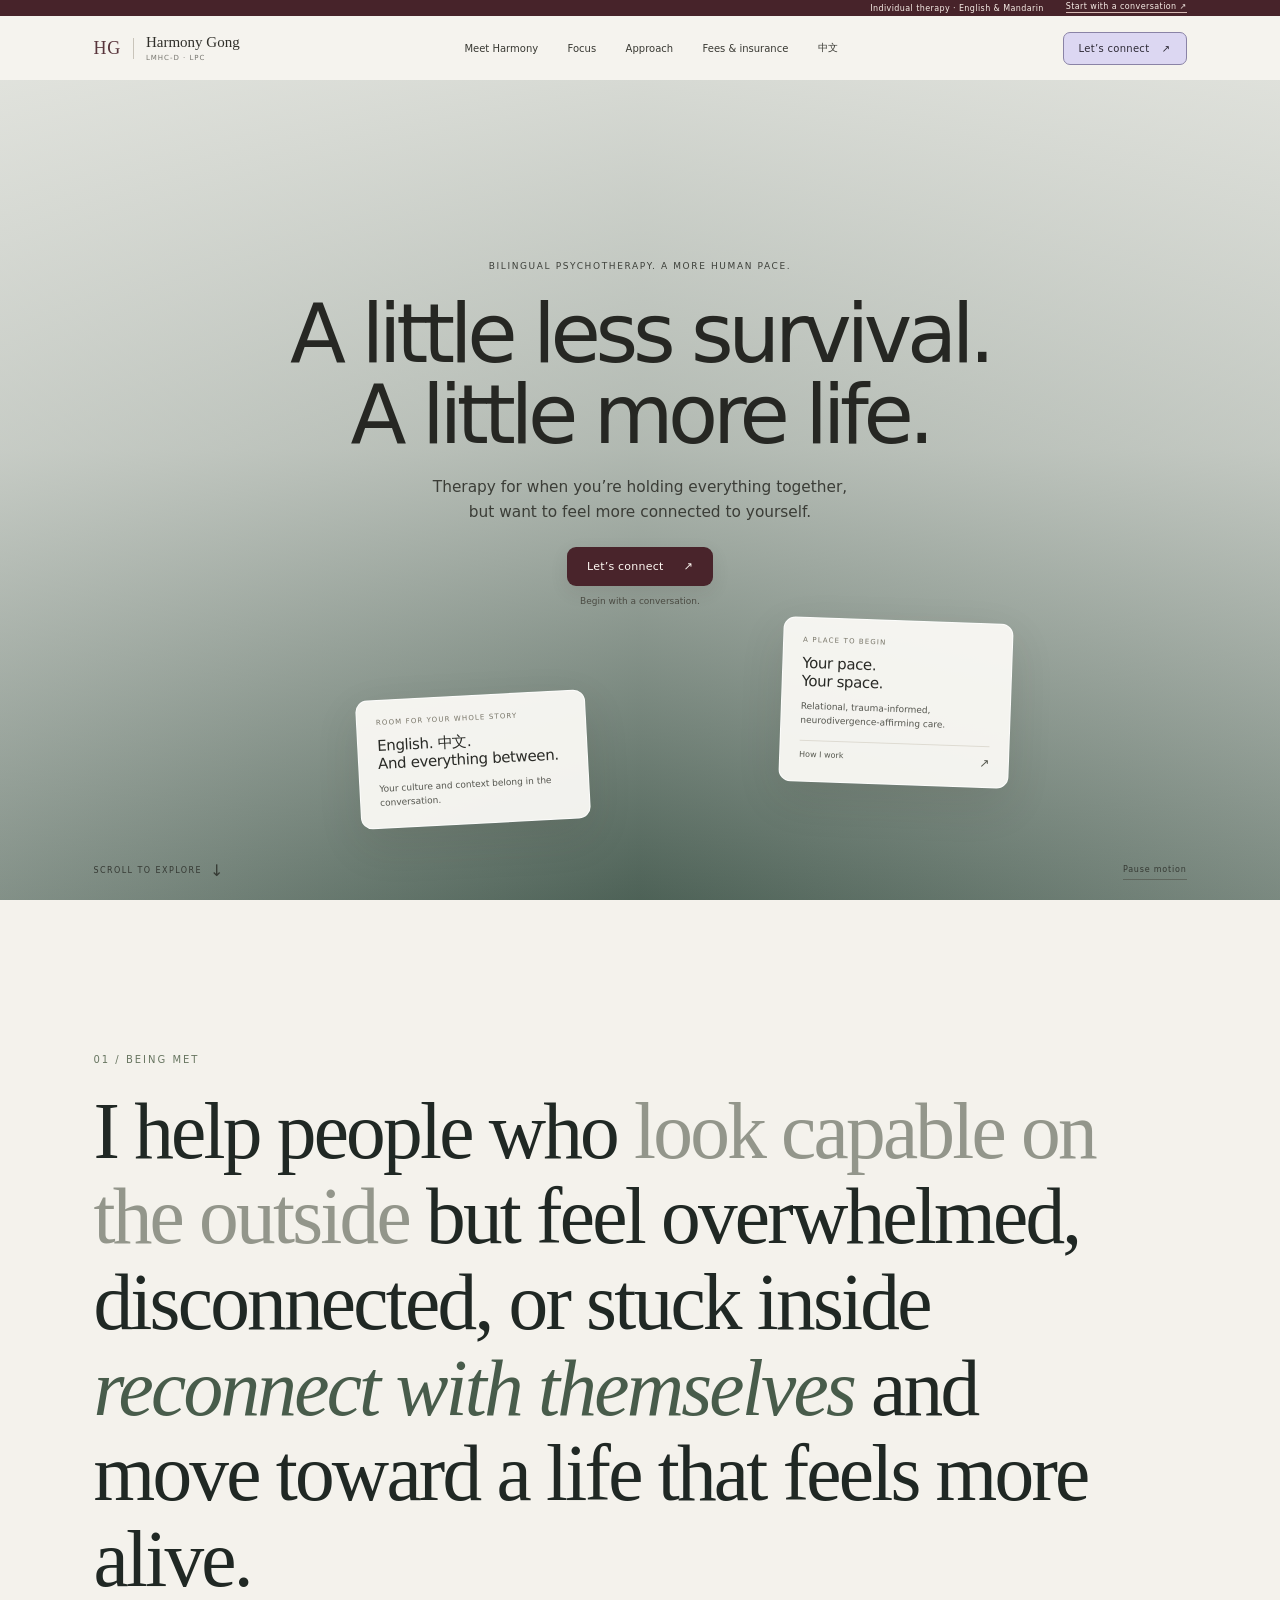
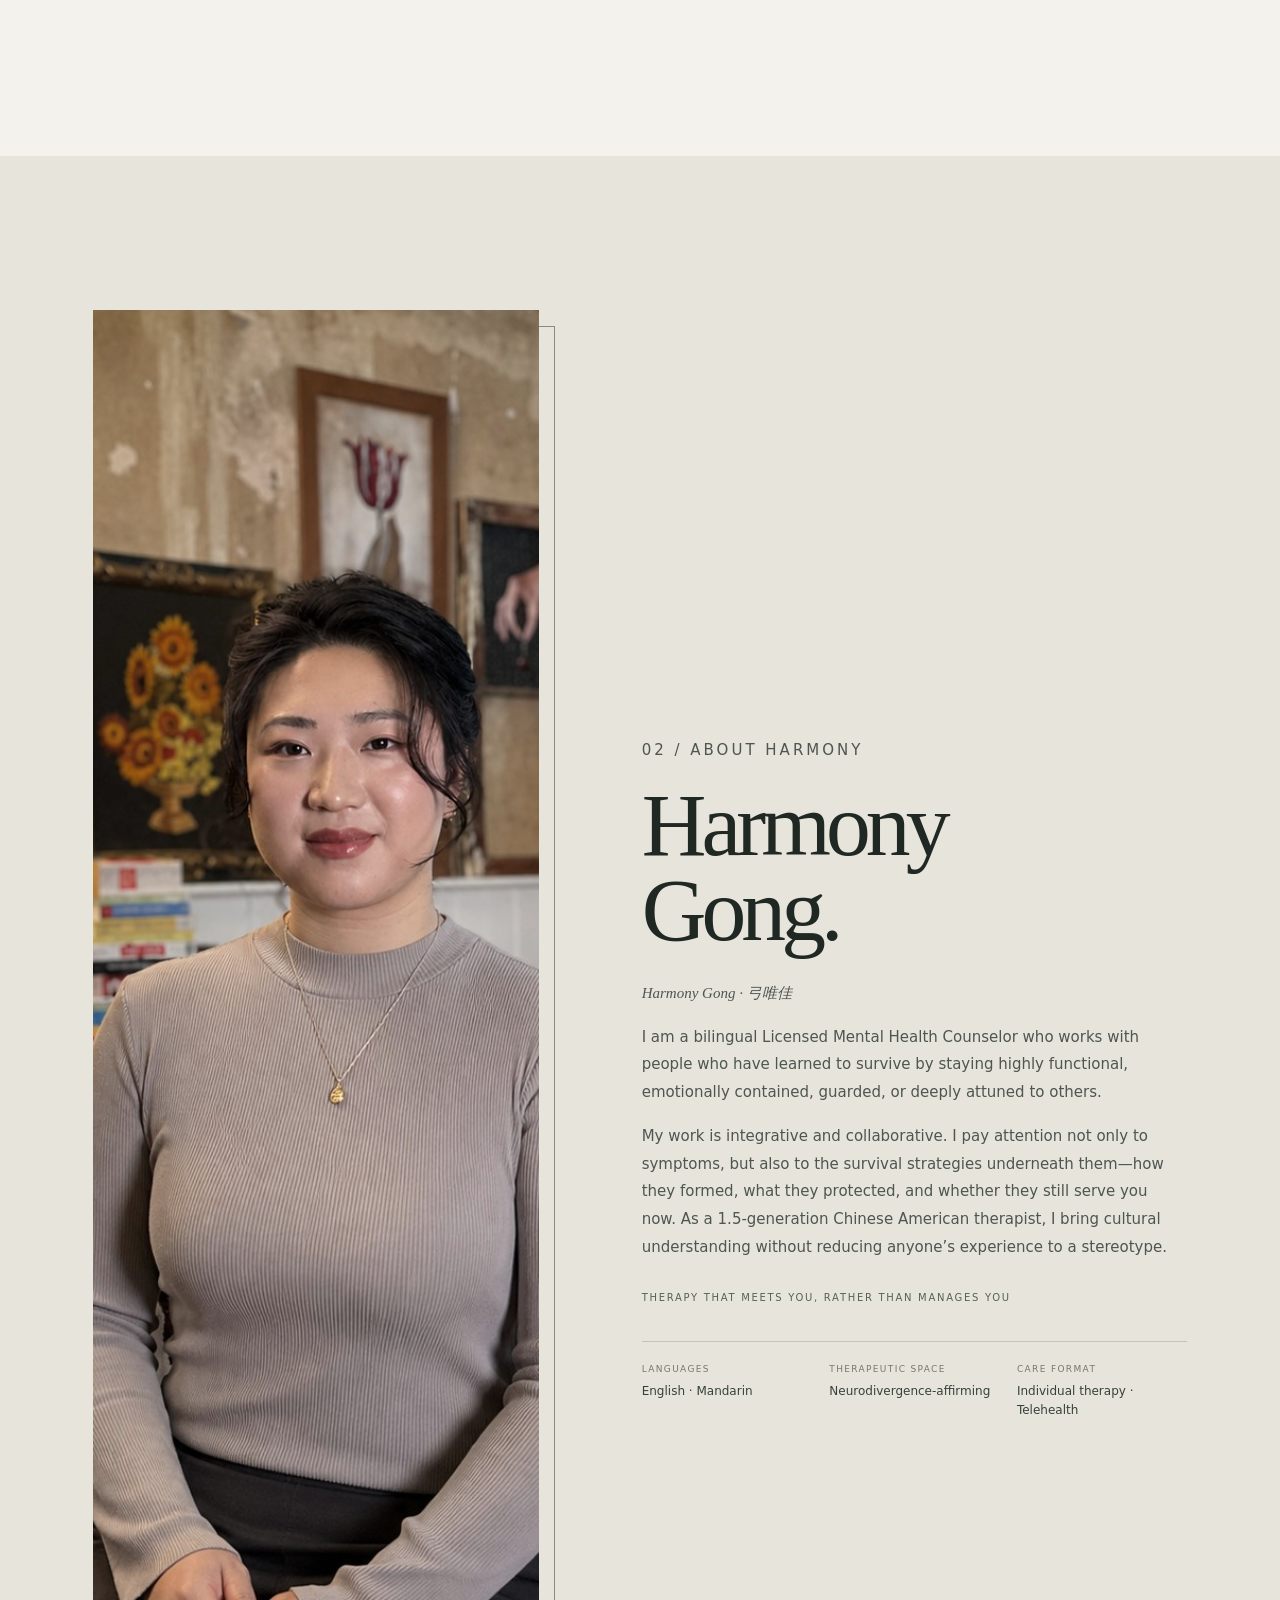
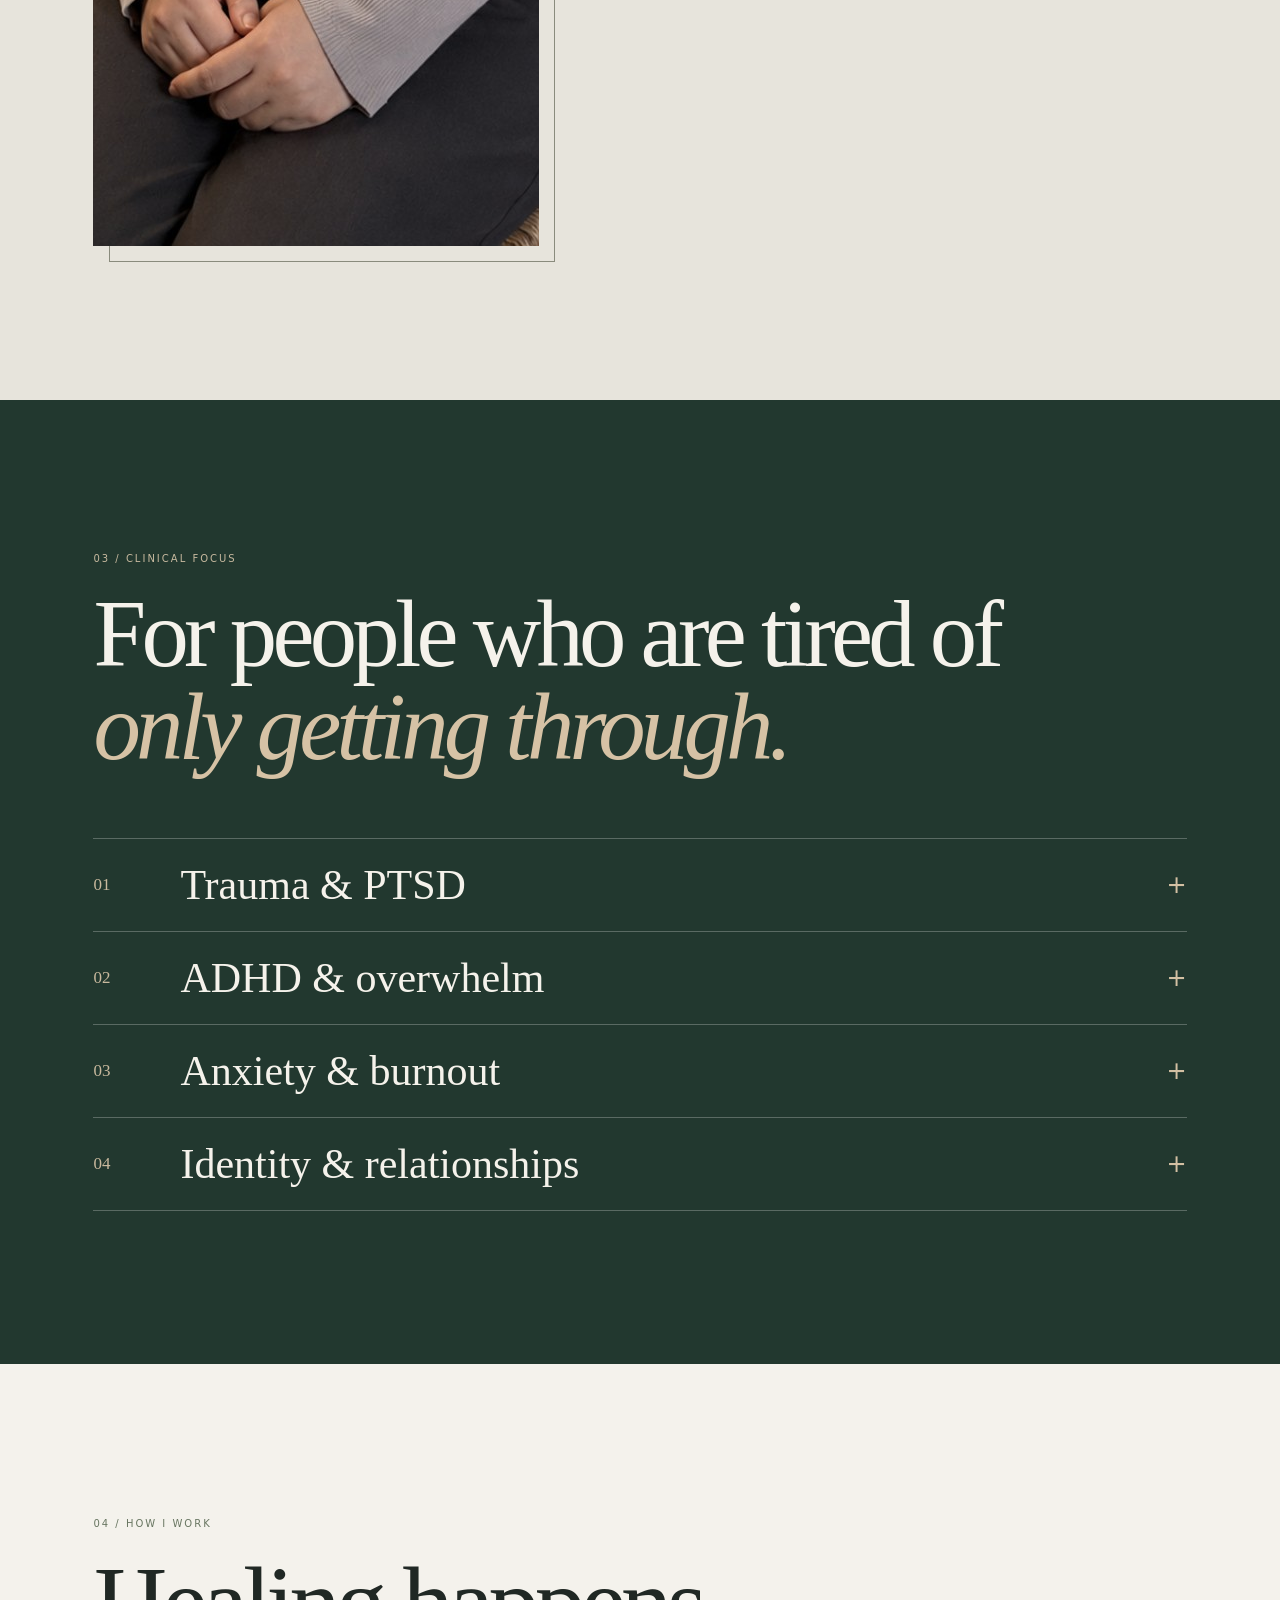
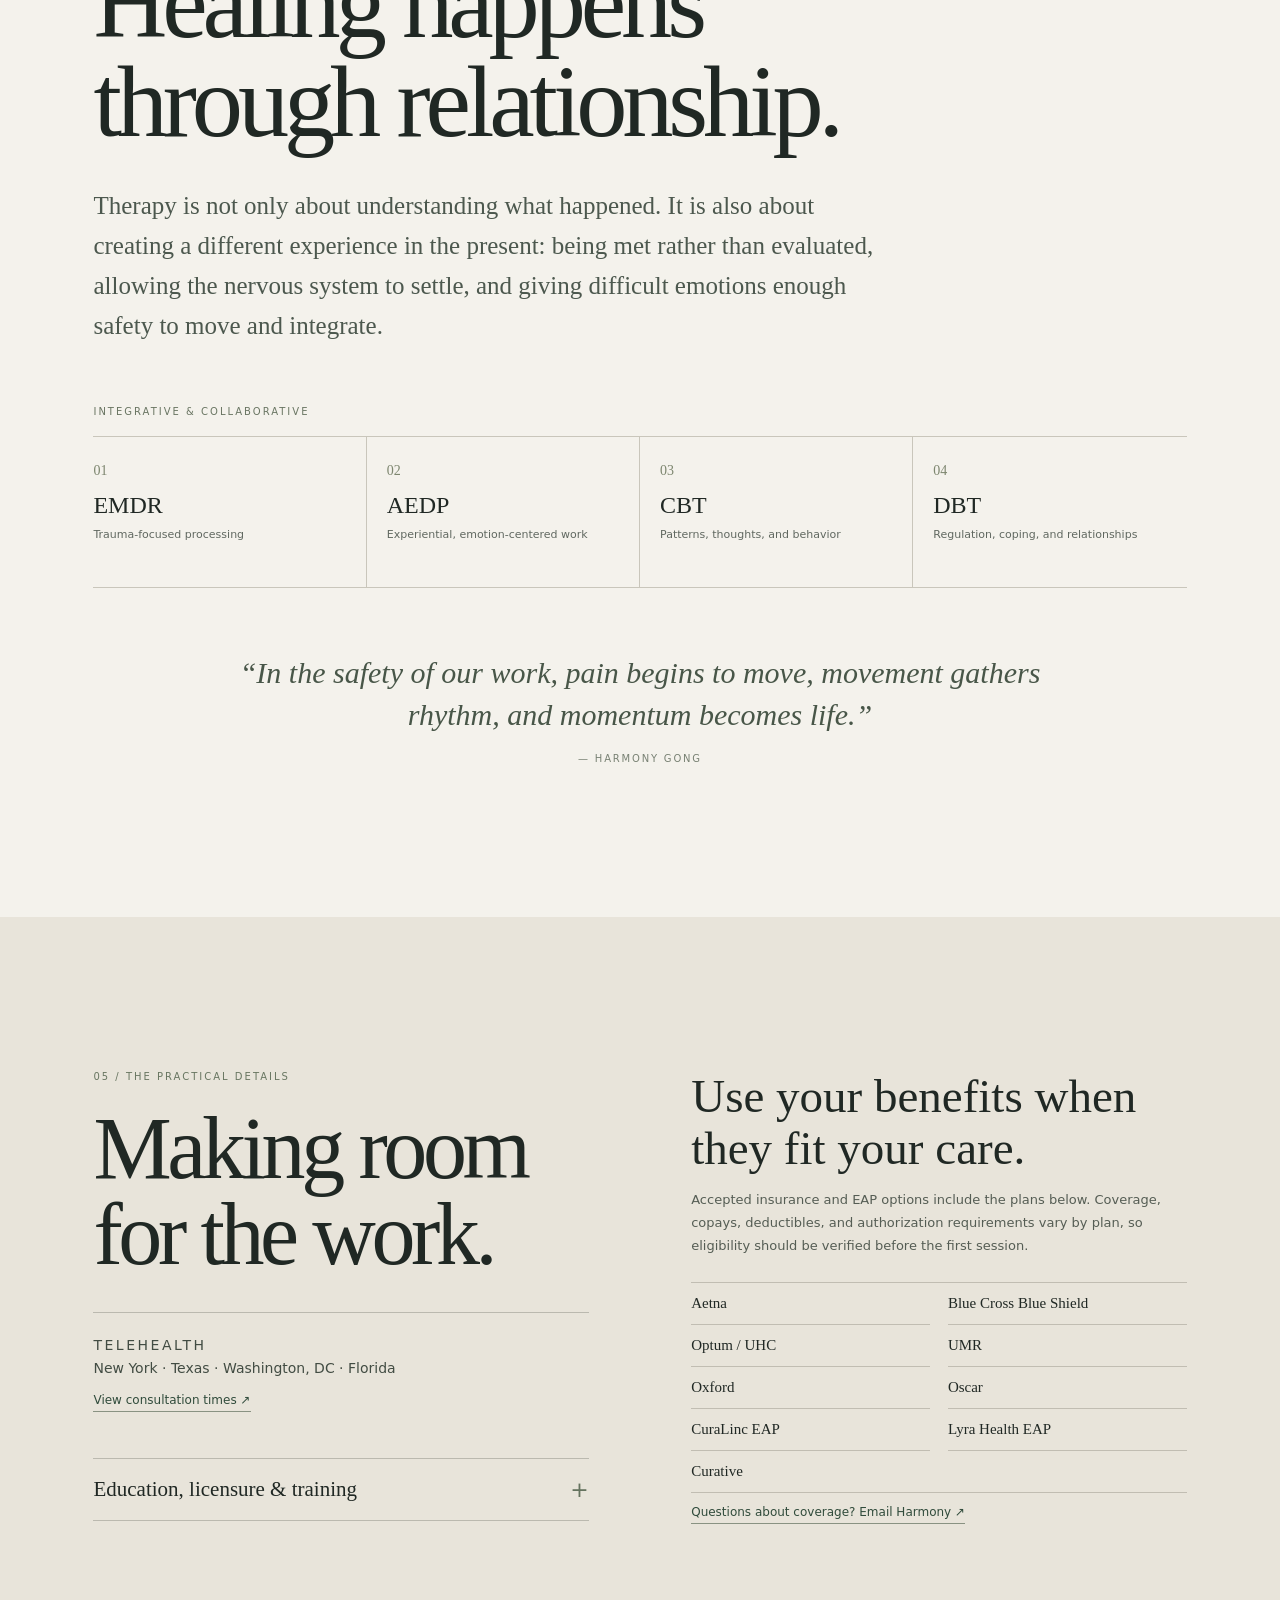
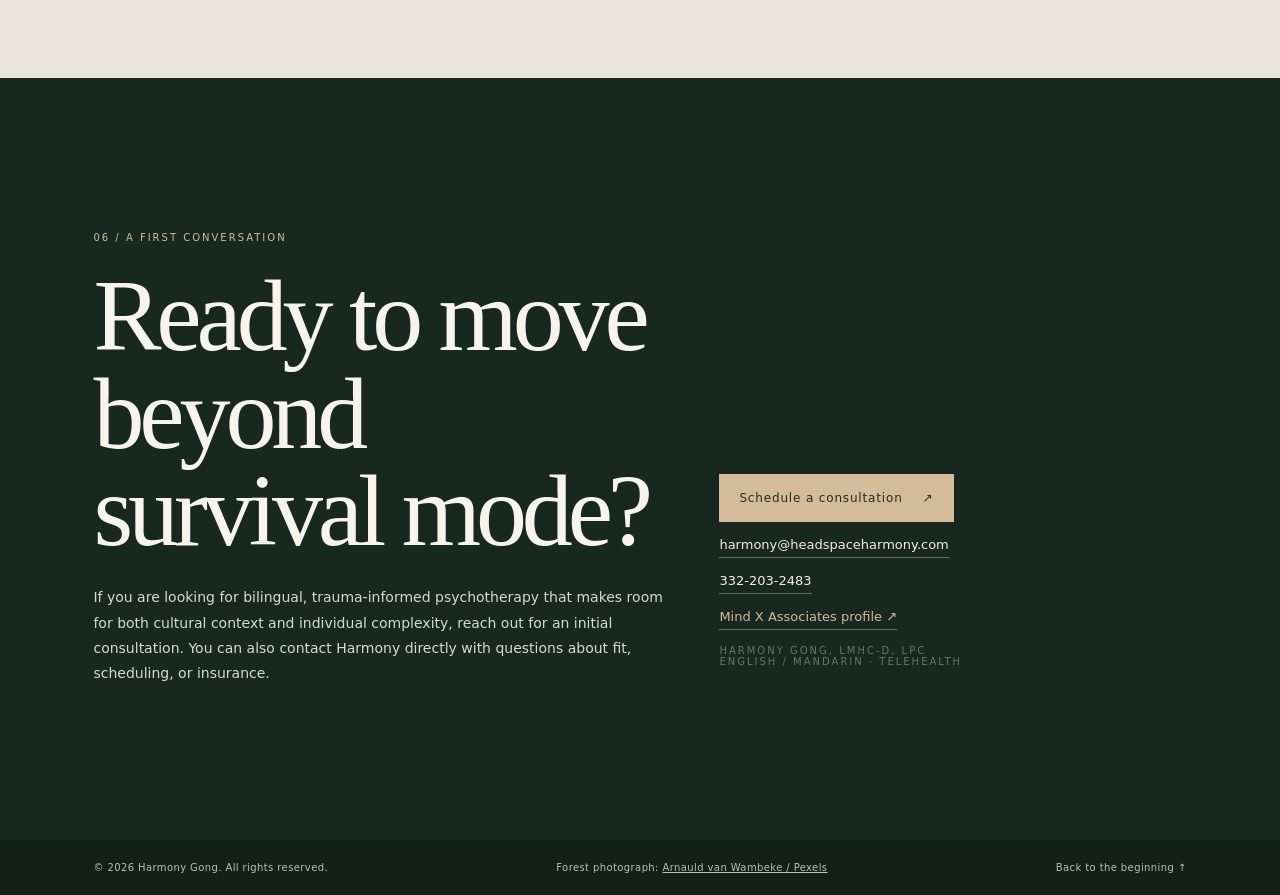
==== commit f00445a9: "Content fixes: Chinese name, card link label, remove Cigna" ====
--- a/index.html
+++ b/index.html
@@ -8,8 +8,8 @@
   <title>Harmony Gong, LMHC-D, LPC | Bilingual Psychotherapy</title>
   <style>
     :root{--ink:#202824;--paper:#f4f2ec;--warm:#e9e3d8;--forest:#22382f;--deep:#182821;--moss:#87927c;--gold:#d4bb99;--line:#c9c6bb;--muted:#5b625b;--serif:Georgia,"Times New Roman",serif;--sans:system-ui,-apple-system,BlinkMacSystemFont,"Segoe UI",sans-serif;--pad:clamp(24px,7.3vw,112px)}
-    *{box-sizing:border-box}html{scroll-behavior:smooth;scroll-padding-top:80px}body{margin:0;background:var(--paper);color:var(--ink);font-family:var(--sans);-webkit-font-smoothing:antialiased}a{color:inherit}button{font:inherit}a:focus-visible,button:focus-visible,summary:focus-visible{outline:3px solid var(--gold);outline-offset:4px}.skip{position:absolute;left:1rem;top:-5rem;background:white;padding:.8rem 1rem;z-index:20}.skip:focus{top:1rem}.topbar{height:72px;position:absolute;z-index:5;inset:0 0 auto;display:flex;align-items:center;justify-content:space-between;padding:0 var(--pad);color:white;border-bottom:1px solid #ffffff38}.brand{display:flex;align-items:center;gap:15px;text-decoration:none}.monogram{font:22px var(--serif);letter-spacing:.04em}.brand-text{font-size:10px;line-height:1.35;letter-spacing:.15em;text-transform:uppercase}.header-right{display:flex;align-items:center;gap:25px}.header-right a,.menu-toggle{font-size:11px;letter-spacing:.13em;text-transform:uppercase;text-decoration:none;color:inherit}.menu-toggle{border:0;background:none;cursor:pointer;padding:12px 0}.topnav{position:absolute;right:var(--pad);top:62px;min-width:220px;padding:18px 22px;background:var(--paper);color:var(--ink);display:none;box-shadow:0 15px 40px #1113}.topnav.open{display:flex;flex-direction:column;gap:14px}.topnav a{text-decoration:none;font-size:13px}.hero{min-height:100svh;min-height:max(760px,100vh);position:relative;isolation:isolate;display:flex;flex-direction:column;justify-content:center;overflow:hidden;background:#30483c url("https://images.pexels.com/photos/24706137/pexels-photo-24706137.jpeg?auto=compress&cs=tinysrgb&w=2400&q=88") center 47%/cover no-repeat;color:#fff}.hero::before{content:"";position:absolute;inset:0;z-index:-1;background:linear-gradient(90deg,rgba(14,29,23,.82),rgba(19,36,28,.52) 54%,rgba(19,36,28,.06)),linear-gradient(0deg,rgba(12,24,19,.3),transparent 50%)}.hero-inner{width:min(1280px,100%);padding:150px var(--pad) 120px;margin:auto}.eyebrow,.section-index{font-size:10px;letter-spacing:.2em;text-transform:uppercase}.hero .eyebrow{color:#e4d4bd;margin:0 0 30px}.hero h1{max-width:970px;font:400 clamp(58px,10.5vw,142px)/.91 var(--serif);letter-spacing:-.06em;margin:0 0 26px;text-wrap:balance}.hero h1 span{display:block;color:#e7d8c2}.hero-tag{font-size:11px;letter-spacing:.21em;text-transform:uppercase;color:#f4efe6;margin:0}.scroll-enter{position:absolute;bottom:36px;left:var(--pad);display:flex;align-items:center;gap:17px;color:#eee8dc;text-decoration:none;font-size:10px;letter-spacing:.18em;text-transform:uppercase}.scroll-enter span:last-child{font-size:21px}.motion-button{position:absolute;bottom:36px;right:var(--pad);border:0;border-bottom:1px solid #ffffff70;background:transparent;color:#eee8dc;padding:0 0 5px;font-size:10px;letter-spacing:.1em;cursor:pointer}.section{padding:clamp(84px,12vw,160px) var(--pad)}.section-inner{width:min(1180px,100%);margin:auto}.section-index{color:#687661;margin:0 0 24px}.intro-section{background:var(--paper)}.statement{font:400 clamp(35px,6.2vw,82px)/1.08 var(--serif);letter-spacing:-.035em;max-width:1050px;margin:0}.statement .soft{color:#93968b}.statement .em{font-style:italic;color:#485c4b}.about-section{background:#e7e4dc}.about-grid{display:grid;grid-template-columns:.9fr 1.1fr;align-items:center;gap:clamp(42px,8vw,120px)}.portrait-frame{position:relative;width:min(100%,490px);margin:auto 0}.portrait-frame::after{content:"";position:absolute;inset:16px -16px -16px 16px;border:1px solid #8a8b7d;pointer-events:none}.portrait{position:relative;z-index:1;display:block;width:100%;aspect-ratio:4/5;object-fit:cover;object-position:center 23%;filter:saturate(.88)}.about-copy .section-index{margin-bottom:19px}.about-copy h2{font:400 clamp(51px,7vw,93px)/.94 var(--serif);letter-spacing:-.055em;margin:0 0 28px}.name-small{font:italic 14px var(--serif);color:#6a7168;margin:0 0 18px}.about-copy p{font-size:15px;line-height:1.85;color:#4d564f;margin:0 0 16px;max-width:620px}.tagline{font-size:10px!important;letter-spacing:.17em;text-transform:uppercase;color:#53634f!important;margin-top:27px!important}.facts{display:grid;grid-template-columns:repeat(3,1fr);gap:18px;margin-top:34px;padding-top:22px;border-top:1px solid #c5c3b8}.fact-label{font-size:9px;letter-spacing:.15em;color:#74796e;text-transform:uppercase;margin-bottom:8px}.fact-value{font-size:12px;line-height:1.55;color:#354239}.focus-section{background:var(--forest);color:#f5f2eb}.focus-section .section-index{color:#c7b99f}.focus-heading{font:400 clamp(48px,7.4vw,98px)/.98 var(--serif);letter-spacing:-.05em;max-width:960px;margin:0 0 64px}.focus-heading em{color:#d6c2a5}.focus-list{border-top:1px solid #ffffff40}.focus-item{border-bottom:1px solid #ffffff40}.focus-item summary{list-style:none;cursor:pointer;display:grid;grid-template-columns:75px 1fr 34px;align-items:center;padding:22px 0;gap:12px}.focus-item summary::-webkit-details-marker{display:none}.focus-num{font:17px var(--serif);color:#c9b99e}.focus-title{font:400 clamp(23px,3.3vw,42px) var(--serif)}.focus-icon{font-size:24px;color:#d3c0a3;text-align:right;transition:transform .2s}.focus-item[open] .focus-icon{transform:rotate(45deg)}.focus-body{padding:0 70px 27px 87px;max-width:840px;color:#d9ded7;font-size:14px;line-height:1.8}.focus-body p{margin:0 0 11px}.focus-tags{font-size:10px;letter-spacing:.08em;text-transform:uppercase;color:#cfb997}.approach-section{background:var(--paper)}.approach-heading{font:400 clamp(54px,8vw,105px)/.97 var(--serif);letter-spacing:-.05em;max-width:900px;margin:0 0 34px}.approach-intro{max-width:800px;font:400 clamp(18px,2.2vw,25px)/1.6 var(--serif);color:#4c584e;margin:0 0 60px}.method-label{font-size:10px;text-transform:uppercase;letter-spacing:.2em;color:#697562;margin:0 0 19px}.methods{display:grid;grid-template-columns:repeat(4,1fr);border-top:1px solid var(--line);border-bottom:1px solid var(--line)}.method{padding:23px 18px 25px 0;border-right:1px solid var(--line);min-height:150px}.method:not(:first-child){padding-left:20px}.method:last-child{border:0}.method-num{font:14px var(--serif);color:#7d866f}.method h3{font:400 24px var(--serif);margin:13px 0 7px}.method p{font-size:11px;line-height:1.6;color:#606860;margin:0}.quote{margin:64px auto 0;max-width:830px;text-align:center;font:italic 30px/1.4 var(--serif);color:#485648}.quote cite{display:block;margin-top:17px;font:10px var(--sans);font-style:normal;letter-spacing:.18em;text-transform:uppercase;color:#788173}.practical-section{background:#e8e4da}.practical-grid{display:grid;grid-template-columns:1fr 1fr;gap:clamp(40px,8vw,120px);align-items:start}.practical-heading{font:400 clamp(48px,7vw,88px)/.98 var(--serif);letter-spacing:-.05em;margin:0 0 34px}.info-block{padding:21px 0;border-top:1px solid #bbb9af}.info-kicker{font-size:9px;letter-spacing:.18em;text-transform:uppercase;color:#6b7566;margin:0 0 9px}.info-block p{font-size:14px;line-height:1.65;margin:0;color:#424c43}.text-link{display:inline-block;margin-top:12px;color:#304b3b;text-decoration:none;border-bottom:1px solid #899282;padding-bottom:4px;font-size:12px}.insurance-title{font:400 clamp(30px,4vw,47px)/1.1 var(--serif);margin:0 0 15px}.insurance-copy{font-size:13px;line-height:1.75;color:#555d54;margin:0 0 25px}.insurance-list{display:flex;flex-wrap:wrap;gap:0 18px;border-top:1px solid #c1bdb2}.insurance-list span{font:15px var(--serif);padding:12px 0;border-bottom:1px solid #c1bdb2;flex:1 1 40%}.accordion{border-top:1px solid #bbb9af;margin-top:25px}.accordion details{border-bottom:1px solid #bbb9af}.accordion summary{list-style:none;display:flex;justify-content:space-between;align-items:center;padding:18px 0;cursor:pointer;font:21px var(--serif)}.accordion summary::-webkit-details-marker{display:none}.accordion summary span{font:22px var(--sans);color:#65735f}.credential-content{padding:0 25px 22px 0;font-size:12px;line-height:1.75;color:#505950}.credential-content p{margin:0 0 8px}.contact-section{background:var(--deep);color:#f7f4ed}.contact-grid{display:grid;grid-template-columns:1.1fr .9fr;gap:55px;align-items:end}.contact-section .section-index{color:#cfbd9d}.contact-heading{font:400 clamp(54px,8vw,102px)/.96 var(--serif);letter-spacing:-.05em;margin:0 0 25px;max-width:760px}.contact-copy{font-size:14px;line-height:1.8;color:#d6d9d2;max-width:740px;margin:0}.contact-actions{display:flex;flex-direction:column;align-items:flex-start;gap:15px}.button{display:inline-flex;align-items:center;gap:20px;text-decoration:none;background:var(--gold);color:#1f2c24;padding:17px 20px;font-size:12px;letter-spacing:.07em;transition:background .2s,transform .2s}.button:hover{background:#e4ccb0;transform:translateY(-2px)}.contact-link{font-size:13px;text-decoration:none;color:#f3eee5;border-bottom:1px solid #ffffff50;padding-bottom:5px;width:fit-content}.contact-link:hover{border-color:var(--gold)}.contact-profile{color:var(--gold)}.footer{background:#131f19;color:#b9c0b8;padding:22px var(--pad);display:flex;justify-content:space-between;gap:14px;flex-wrap:wrap;font-size:10px;letter-spacing:.04em}.footer a{color:inherit}.back-top{text-decoration:none}.reveal{opacity:1;transform:none}.js-motion .reveal{opacity:0;transform:translateY(18px);transition:opacity .7s ease,transform .7s ease}.js-motion .reveal.visible{opacity:1;transform:none}
-    @media(max-width:760px){:root{--pad:25px}.topbar{height:64px}.brand{gap:10px}.brand-text{font-size:8px}.header-right{gap:16px}.header-right a,.menu-toggle{font-size:9px}.hero{min-height:790px;min-height:100svh;background-position:58% center}.hero::before{background:linear-gradient(90deg,rgba(14,29,23,.78),rgba(19,36,28,.42)),linear-gradient(0deg,rgba(12,24,19,.32),transparent 72%)}.hero-inner{padding:165px var(--pad) 130px}.hero h1{font-size:clamp(58px,14vw,100px)}.hero-tag{font-size:9px;letter-spacing:.14em}.scroll-enter{bottom:27px;font-size:9px}.motion-button{bottom:29px;font-size:9px}.section{padding:82px var(--pad)}.about-grid{grid-template-columns:1fr;gap:53px}.portrait-frame{width:82%;margin:0 auto 0 0}.portrait{aspect-ratio:4/5;object-position:center 21%}.about-copy h2{font-size:70px}.facts{gap:12px}.fact-label{font-size:8px}.fact-value{font-size:11px}.focus-heading{margin-bottom:43px}.focus-item summary{grid-template-columns:45px 1fr 24px;padding:19px 0}.focus-body{padding:0 5px 23px 57px;font-size:13px}.methods{grid-template-columns:repeat(2,1fr)}.method{min-height:130px;border-bottom:1px solid var(--line)}.method:nth-child(2){border-right:0;padding-left:20px}.method:nth-child(3){padding-left:0}.method:nth-child(4){border-right:0;padding-left:20px}.method:nth-last-child(-n+2){border-bottom:0}.quote{font-size:25px;margin-top:48px}.practical-grid{grid-template-columns:1fr;gap:55px}.contact-grid{grid-template-columns:1fr;gap:34px}.contact-heading{font-size:69px}.footer{padding:20px var(--pad)}}
+    *{box-sizing:border-box}html{scroll-behavior:smooth;scroll-padding-top:80px}body{margin:0;background:var(--paper);color:var(--ink);font-family:var(--sans);-webkit-font-smoothing:antialiased}a{color:inherit}button{font:inherit}a:focus-visible,button:focus-visible,summary:focus-visible{outline:3px solid var(--gold);outline-offset:4px}.skip{position:absolute;left:1rem;top:-5rem;background:white;padding:.8rem 1rem;z-index:20}.skip:focus{top:1rem}.topbar{height:72px;position:absolute;z-index:5;inset:0 0 auto;display:flex;align-items:center;justify-content:space-between;padding:0 var(--pad);color:white;border-bottom:1px solid #ffffff38}.brand{display:flex;align-items:center;gap:15px;text-decoration:none}.monogram{font:22px var(--serif);letter-spacing:.04em}.brand-text{font-size:10px;line-height:1.35;letter-spacing:.15em;text-transform:uppercase}.header-right{display:flex;align-items:center;gap:25px}.header-right a,.menu-toggle{font-size:11px;letter-spacing:.13em;text-transform:uppercase;text-decoration:none;color:inherit}.menu-toggle{border:0;background:none;cursor:pointer;padding:12px 0}.topnav{position:absolute;right:var(--pad);top:62px;min-width:220px;padding:18px 22px;background:var(--paper);color:var(--ink);display:none;box-shadow:0 15px 40px #1113}.topnav.open{display:flex;flex-direction:column;gap:14px}.topnav a{text-decoration:none;font-size:13px}.hero{min-height:100svh;min-height:max(760px,100vh);position:relative;isolation:isolate;display:flex;flex-direction:column;justify-content:center;overflow:hidden;background:#30483c url("https://images.pexels.com/photos/24706137/pexels-photo-24706137.jpeg?auto=compress&cs=tinysrgb&w=2400&q=88") center 47%/cover no-repeat;color:#fff}.hero::before{content:"";position:absolute;inset:0;z-index:-1;background:linear-gradient(90deg,rgba(14,29,23,.82),rgba(19,36,28,.52) 54%,rgba(19,36,28,.06)),linear-gradient(0deg,rgba(12,24,19,.3),transparent 50%)}.hero-inner{width:min(1280px,100%);padding:150px var(--pad) 120px;margin:auto}.eyebrow,.section-index{font-size:10px;letter-spacing:.2em;text-transform:uppercase}.hero .eyebrow{color:#e4d4bd;margin:0 0 30px}.hero h1{max-width:970px;font:400 clamp(58px,10.5vw,142px)/.91 var(--serif);letter-spacing:-.06em;margin:0 0 26px;text-wrap:balance}.hero h1 span{display:block;color:#e7d8c2}.hero-tag{font-size:11px;letter-spacing:.21em;text-transform:uppercase;color:#f4efe6;margin:0}.scroll-enter{position:absolute;bottom:36px;left:var(--pad);display:flex;align-items:center;gap:17px;color:#eee8dc;text-decoration:none;font-size:10px;letter-spacing:.18em;text-transform:uppercase}.scroll-enter span:last-child{font-size:21px}.motion-button{position:absolute;bottom:36px;right:var(--pad);border:0;border-bottom:1px solid #ffffff70;background:transparent;color:#eee8dc;padding:0 0 5px;font-size:10px;letter-spacing:.1em;cursor:pointer}.section{padding:clamp(84px,12vw,160px) var(--pad)}.section-inner{width:min(1180px,100%);margin:auto}.section-index{color:#687661;margin:0 0 24px}.intro-section{background:var(--paper)}.statement{font:400 clamp(35px,6.2vw,82px)/1.08 var(--serif);letter-spacing:-.035em;max-width:1050px;margin:0}.statement .soft{color:#93968b}.statement .em{font-style:italic;color:#485c4b}.about-section{background:#e7e4dc}.about-grid{display:grid;grid-template-columns:.9fr 1.1fr;align-items:center;gap:clamp(42px,8vw,120px)}.portrait-frame{position:relative;width:min(100%,490px);margin:auto 0}.portrait-frame::after{content:"";position:absolute;inset:16px -16px -16px 16px;border:1px solid #8a8b7d;pointer-events:none}.portrait{position:relative;z-index:1;display:block;width:100%;aspect-ratio:1/1;object-fit:cover;object-position:center 23%;filter:saturate(.88)}.about-copy .section-index{margin-bottom:19px}.about-copy h2{font:400 clamp(51px,7vw,93px)/.94 var(--serif);letter-spacing:-.055em;margin:0 0 28px}.name-small{font:italic 14px var(--serif);color:#6a7168;margin:0 0 18px}.about-copy p{font-size:15px;line-height:1.85;color:#4d564f;margin:0 0 16px;max-width:620px}.tagline{font-size:10px!important;letter-spacing:.17em;text-transform:uppercase;color:#53634f!important;margin-top:27px!important}.facts{display:grid;grid-template-columns:repeat(3,1fr);gap:18px;margin-top:34px;padding-top:22px;border-top:1px solid #c5c3b8}.fact-label{font-size:9px;letter-spacing:.15em;color:#74796e;text-transform:uppercase;margin-bottom:8px}.fact-value{font-size:12px;line-height:1.55;color:#354239}.focus-section{background:var(--forest);color:#f5f2eb}.focus-section .section-index{color:#c7b99f}.focus-heading{font:400 clamp(48px,7.4vw,98px)/.98 var(--serif);letter-spacing:-.05em;max-width:960px;margin:0 0 64px}.focus-heading em{color:#d6c2a5}.focus-list{border-top:1px solid #ffffff40}.focus-item{border-bottom:1px solid #ffffff40}.focus-item summary{list-style:none;cursor:pointer;display:grid;grid-template-columns:75px 1fr 34px;align-items:center;padding:22px 0;gap:12px}.focus-item summary::-webkit-details-marker{display:none}.focus-num{font:17px var(--serif);color:#c9b99e}.focus-title{font:400 clamp(23px,3.3vw,42px) var(--serif)}.focus-icon{font-size:24px;color:#d3c0a3;text-align:right;transition:transform .2s}.focus-item[open] .focus-icon{transform:rotate(45deg)}.focus-body{padding:0 70px 27px 87px;max-width:840px;color:#d9ded7;font-size:14px;line-height:1.8}.focus-body p{margin:0 0 11px}.focus-tags{font-size:10px;letter-spacing:.08em;text-transform:uppercase;color:#cfb997}.approach-section{background:var(--paper)}.approach-heading{font:400 clamp(54px,8vw,105px)/.97 var(--serif);letter-spacing:-.05em;max-width:900px;margin:0 0 34px}.approach-intro{max-width:800px;font:400 clamp(18px,2.2vw,25px)/1.6 var(--serif);color:#4c584e;margin:0 0 60px}.method-label{font-size:10px;text-transform:uppercase;letter-spacing:.2em;color:#697562;margin:0 0 19px}.methods{display:grid;grid-template-columns:repeat(4,1fr);border-top:1px solid var(--line);border-bottom:1px solid var(--line)}.method{padding:23px 18px 25px 0;border-right:1px solid var(--line);min-height:150px}.method:not(:first-child){padding-left:20px}.method:last-child{border:0}.method-num{font:14px var(--serif);color:#7d866f}.method h3{font:400 24px var(--serif);margin:13px 0 7px}.method p{font-size:11px;line-height:1.6;color:#606860;margin:0}.quote{margin:64px auto 0;max-width:830px;text-align:center;font:italic 30px/1.4 var(--serif);color:#485648}.quote cite{display:block;margin-top:17px;font:10px var(--sans);font-style:normal;letter-spacing:.18em;text-transform:uppercase;color:#788173}.practical-section{background:#e8e4da}.practical-grid{display:grid;grid-template-columns:1fr 1fr;gap:clamp(40px,8vw,120px);align-items:start}.practical-heading{font:400 clamp(48px,7vw,88px)/.98 var(--serif);letter-spacing:-.05em;margin:0 0 34px}.info-block{padding:21px 0;border-top:1px solid #bbb9af}.info-kicker{font-size:9px;letter-spacing:.18em;text-transform:uppercase;color:#6b7566;margin:0 0 9px}.info-block p{font-size:14px;line-height:1.65;margin:0;color:#424c43}.text-link{display:inline-block;margin-top:12px;color:#304b3b;text-decoration:none;border-bottom:1px solid #899282;padding-bottom:4px;font-size:12px}.insurance-title{font:400 clamp(30px,4vw,47px)/1.1 var(--serif);margin:0 0 15px}.insurance-copy{font-size:13px;line-height:1.75;color:#555d54;margin:0 0 25px}.insurance-list{display:flex;flex-wrap:wrap;gap:0 18px;border-top:1px solid #c1bdb2}.insurance-list span{font:15px var(--serif);padding:12px 0;border-bottom:1px solid #c1bdb2;flex:1 1 40%}.accordion{border-top:1px solid #bbb9af;margin-top:25px}.accordion details{border-bottom:1px solid #bbb9af}.accordion summary{list-style:none;display:flex;justify-content:space-between;align-items:center;padding:18px 0;cursor:pointer;font:21px var(--serif)}.accordion summary::-webkit-details-marker{display:none}.accordion summary span{font:22px var(--sans);color:#65735f}.credential-content{padding:0 25px 22px 0;font-size:12px;line-height:1.75;color:#505950}.credential-content p{margin:0 0 8px}.contact-section{background:var(--deep);color:#f7f4ed}.contact-grid{display:grid;grid-template-columns:1.1fr .9fr;gap:55px;align-items:end}.contact-section .section-index{color:#cfbd9d}.contact-heading{font:400 clamp(54px,8vw,102px)/.96 var(--serif);letter-spacing:-.05em;margin:0 0 25px;max-width:760px}.contact-copy{font-size:14px;line-height:1.8;color:#d6d9d2;max-width:740px;margin:0}.contact-actions{display:flex;flex-direction:column;align-items:flex-start;gap:15px}.button{display:inline-flex;align-items:center;gap:20px;text-decoration:none;background:var(--gold);color:#1f2c24;padding:17px 20px;font-size:12px;letter-spacing:.07em;transition:background .2s,transform .2s}.button:hover{background:#e4ccb0;transform:translateY(-2px)}.contact-link{font-size:13px;text-decoration:none;color:#f3eee5;border-bottom:1px solid #ffffff50;padding-bottom:5px;width:fit-content}.contact-link:hover{border-color:var(--gold)}.contact-profile{color:var(--gold)}.footer{background:#131f19;color:#b9c0b8;padding:22px var(--pad);display:flex;justify-content:space-between;gap:14px;flex-wrap:wrap;font-size:10px;letter-spacing:.04em}.footer a{color:inherit}.back-top{text-decoration:none}.reveal{opacity:1;transform:none}.js-motion .reveal{opacity:0;transform:translateY(18px);transition:opacity .7s ease,transform .7s ease}.js-motion .reveal.visible{opacity:1;transform:none}
+    @media(max-width:760px){:root{--pad:25px}.topbar{height:64px}.brand{gap:10px}.brand-text{font-size:8px}.header-right{gap:16px}.header-right a,.menu-toggle{font-size:9px}.hero{min-height:790px;min-height:100svh;background-position:58% center}.hero::before{background:linear-gradient(90deg,rgba(14,29,23,.78),rgba(19,36,28,.42)),linear-gradient(0deg,rgba(12,24,19,.32),transparent 72%)}.hero-inner{padding:165px var(--pad) 130px}.hero h1{font-size:clamp(58px,14vw,100px)}.hero-tag{font-size:9px;letter-spacing:.14em}.scroll-enter{bottom:27px;font-size:9px}.motion-button{bottom:29px;font-size:9px}.section{padding:82px var(--pad)}.about-grid{grid-template-columns:1fr;gap:53px}.portrait-frame{width:82%;margin:0 auto 0 0}.portrait{aspect-ratio:1/1;object-position:center 23%}.about-copy h2{font-size:70px}.facts{gap:12px}.fact-label{font-size:8px}.fact-value{font-size:11px}.focus-heading{margin-bottom:43px}.focus-item summary{grid-template-columns:45px 1fr 24px;padding:19px 0}.focus-body{padding:0 5px 23px 57px;font-size:13px}.methods{grid-template-columns:repeat(2,1fr)}.method{min-height:130px;border-bottom:1px solid var(--line)}.method:nth-child(2){border-right:0;padding-left:20px}.method:nth-child(3){padding-left:0}.method:nth-child(4){border-right:0;padding-left:20px}.method:nth-last-child(-n+2){border-bottom:0}.quote{font-size:25px;margin-top:48px}.practical-grid{grid-template-columns:1fr;gap:55px}.contact-grid{grid-template-columns:1fr;gap:34px}.contact-heading{font-size:69px}.footer{padding:20px var(--pad)}}
     @media(max-width:430px){.brand-text{max-width:85px;line-height:1.5}.header-right{gap:12px}.hero h1{font-size:58px}.facts{grid-template-columns:1fr;gap:13px}.fact{display:grid;grid-template-columns:125px 1fr;align-items:baseline}.method h3{font-size:22px}.method p{font-size:10px}.insurance-list span{font-size:14px}.about-copy h2{font-size:61px}}
     @media(prefers-reduced-motion:reduce){html{scroll-behavior:auto}*,*::before,*::after{animation-duration:.01ms!important;animation-iteration-count:1!important;transition-duration:.01ms!important}.js-motion .reveal{opacity:1;transform:none}}
 
@@ -40,7 +40,7 @@
         <p class="hero-caption">Begin with a conversation.</p>
       </div>
       <a class="story-card story-card-left" href="#about"><span class="card-kicker">Room for your whole story</span><strong>English. 中文.<br>And everything between.</strong><span>Your culture and context belong in the conversation.</span></a>
-      <a class="story-card story-card-right" href="#approach"><span class="card-kicker">A place to begin</span><strong>Your pace.<br>Your space.</strong><span>Relational, trauma-informed, neurodivergence-affirming care.</span><span class="card-link">Meet Harmony <b aria-hidden="true">↗</b></span></a>
+      <a class="story-card story-card-right" href="#approach"><span class="card-kicker">A place to begin</span><strong>Your pace.<br>Your space.</strong><span>Relational, trauma-informed, neurodivergence-affirming care.</span><span class="card-link">How I work <b aria-hidden="true">↗</b></span></a>
       <a class="scroll-enter" href="#being-met"><span>Scroll to explore</span><span aria-hidden="true">↓</span></a>
       <button class="motion-button" id="motionToggle" type="button" aria-pressed="false">Pause motion</button>
     </section>
@@ -56,7 +56,7 @@
         <div class="about-copy reveal">
           <p class="section-index">02 / About Harmony</p>
           <h2>Harmony<br>Gong.</h2>
-          <p class="name-small">Harmony Gong · HARMONY GONG</p>
+          <p class="name-small">Harmony Gong · 弓唯佳</p>
           <p>I am a bilingual Licensed Mental Health Counselor who works with people who have learned to survive by staying highly functional, emotionally contained, guarded, or deeply attuned to others.</p>
           <p>My work is integrative and collaborative. I pay attention not only to symptoms, but also to the survival strategies underneath them—how they formed, what they protected, and whether they still serve you now. As a 1.5-generation Chinese American therapist, I bring cultural understanding without reducing anyone’s experience to a stereotype.</p>
           <p class="tagline">Therapy that meets you, rather than manages you</p>
@@ -106,7 +106,7 @@
         <div>
           <h3 class="insurance-title">Use your benefits when they fit your care.</h3>
           <p class="insurance-copy">Accepted insurance and EAP options include the plans below. Coverage, copays, deductibles, and authorization requirements vary by plan, so eligibility should be verified before the first session.</p>
-          <div class="insurance-list" aria-label="Insurance and EAP options"><span>Aetna</span><span>Blue Cross Blue Shield</span><span>Cigna</span><span>Optum / UHC</span><span>UMR</span><span>Oxford</span><span>Oscar</span><span>CuraLinc EAP</span><span>Lyra Health EAP</span><span>Curative</span></div>
+          <div class="insurance-list" aria-label="Insurance and EAP options"><span>Aetna</span><span>Blue Cross Blue Shield</span><span>Optum / UHC</span><span>UMR</span><span>Oxford</span><span>Oscar</span><span>CuraLinc EAP</span><span>Lyra Health EAP</span><span>Curative</span></div>
           <a class="text-link" href="mailto:harmony@headspaceharmony.com?subject=Insurance%20question">Questions about coverage? Email Harmony ↗</a>
         </div>
       </div>
